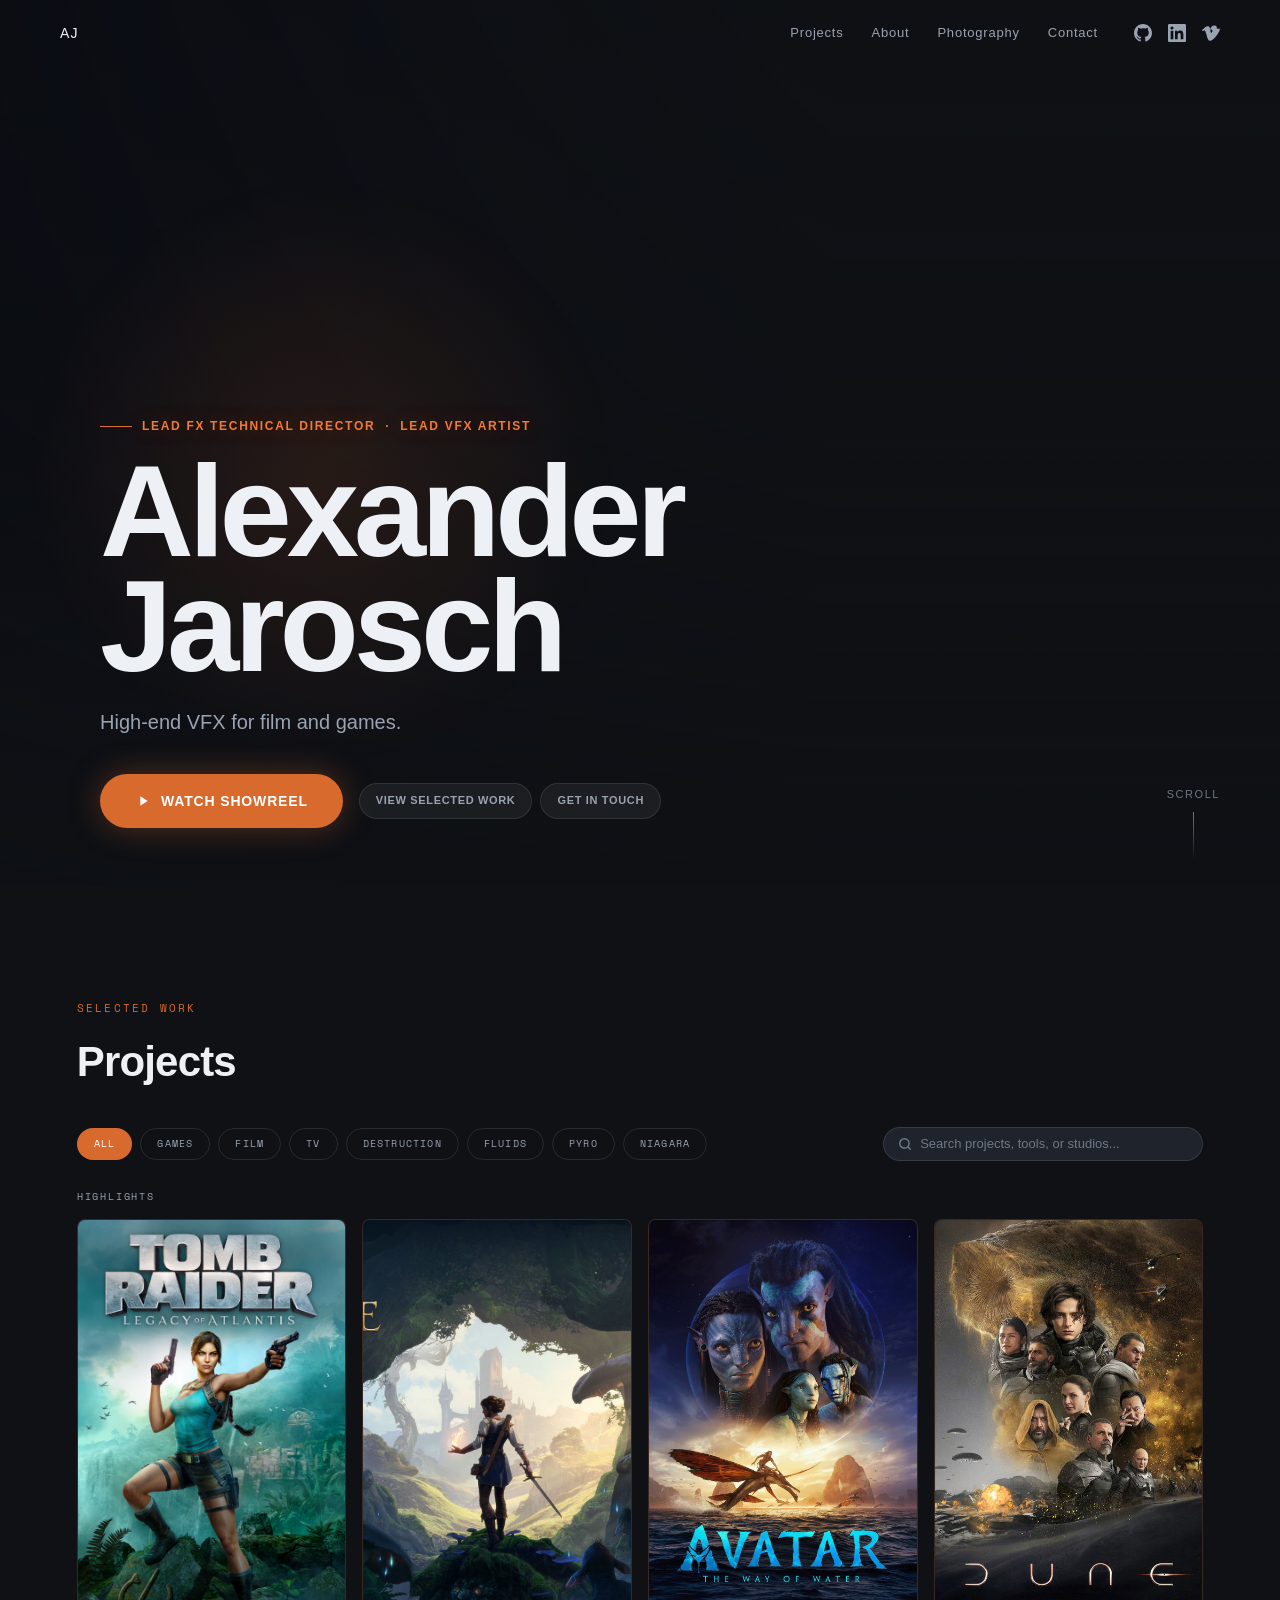
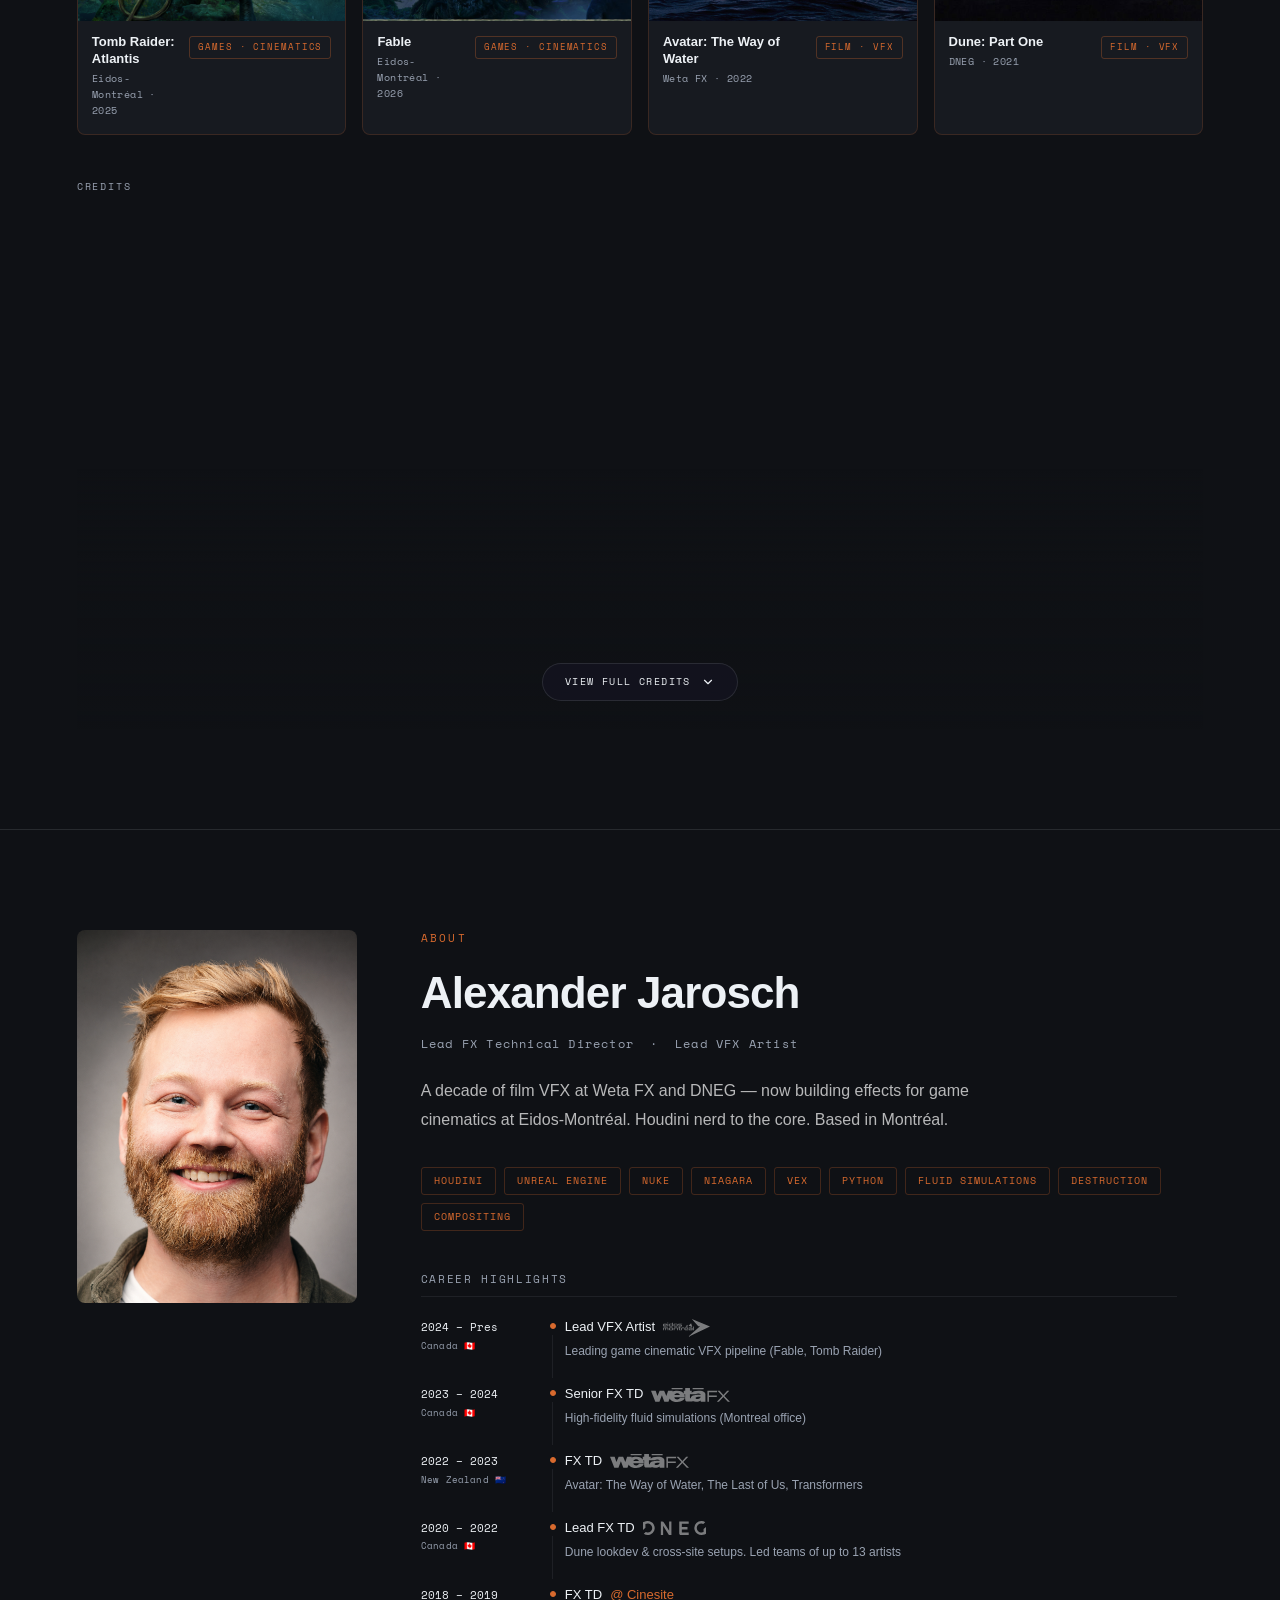
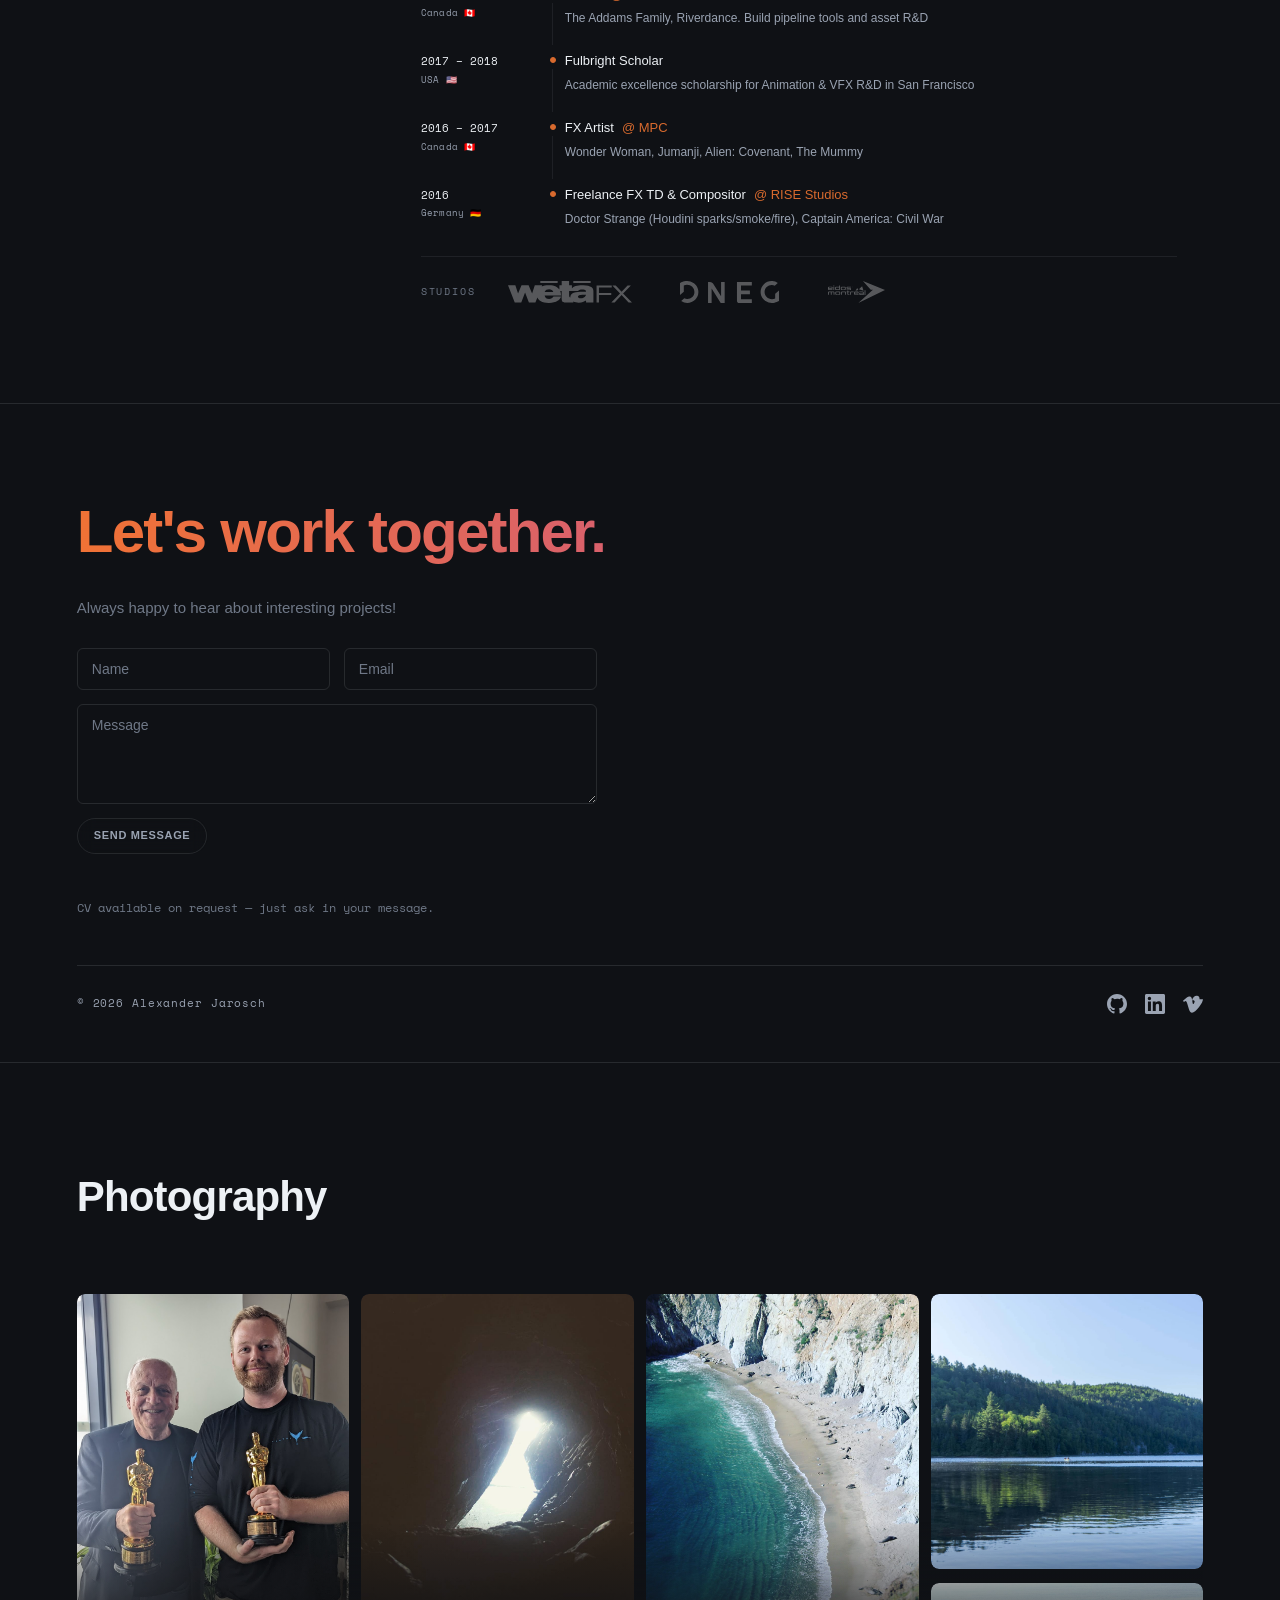
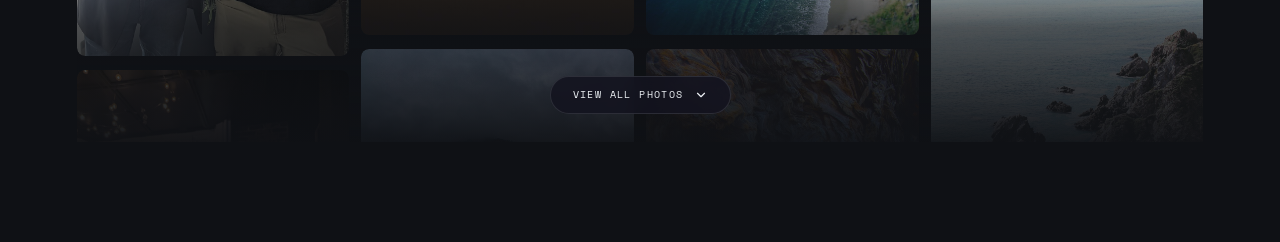
==== index.html @ bc2a69f3 "feat: restructure career timeline to highlight countries and integrate Fulbright Scholar" ====
<!DOCTYPE html>
<html lang="en">
<head>
  <meta charset="UTF-8" />
  <meta name="viewport" content="width=device-width, initial-scale=1.0" />
  <title>Alexander Jarosch — Lead FX TD | jaroschfx.com</title>
  <meta name="description" content="Portfolio of Alexander Jarosch, Lead FX Technical Director and Lead VFX Artist. Credits include Dune: Part One, Kingdom of the Planet of the Apes, Borderlands, and Fable." />
  <link rel="canonical" href="https://jaroschfx.com" />
  <link rel="icon" type="image/png" href="favicon.png" />
  <link href="https://api.fontshare.com/v2/css?f[]=cabinet-grotesk@400,500,700,800&f[]=satoshi@400,500,700&display=swap" rel="stylesheet" />
  <link rel="preconnect" href="https://fonts.googleapis.com" />
  <link rel="preconnect" href="https://fonts.gstatic.com" crossorigin />
  <link href="https://fonts.googleapis.com/css2?family=Space+Mono:wght@400;700&display=swap" rel="stylesheet" />
  <link rel="stylesheet" href="css/style.css?v=1.0.5" />

  <!-- Google tag (gtag.js) -->
  <script async src="https://www.googletagmanager.com/gtag/js?id=G-MXQ8XE7NEF"></script>
  <script>
    window.dataLayer = window.dataLayer || [];
    function gtag(){dataLayer.push(arguments);}
    gtag('js', new Date());
    gtag('config', 'G-MXQ8XE7NEF');
  </script>
</head>
<body>

  <!-- ═══════════════════════════
       NAVIGATION
  ═══════════════════════════ -->
  <nav class="nav" id="nav">
    <a href="#" class="nav-logo">AJ</a>

    <button class="nav-toggle" id="navToggle" aria-label="Toggle menu">
      <span></span><span></span><span></span>
    </button>

    <div class="nav-menu" id="navMenu">
      <div class="nav-links">
        <a href="#projects"  class="nav-link">Projects</a>
        <a href="#about"     class="nav-link">About</a>
        <a href="#photography" class="nav-link">Photography</a>
        <a href="#contact"   class="nav-link">Contact</a>
      </div>
      <div class="nav-socials">
        <a href="https://github.com/munasef"   target="_blank" rel="noopener" aria-label="GitHub"   class="social-icon">
          <svg width="18" height="18" viewBox="0 0 24 24" fill="currentColor"><path d="M12 0C5.374 0 0 5.373 0 12c0 5.302 3.438 9.8 8.207 11.387.599.111.793-.261.793-.577v-2.234c-3.338.726-4.033-1.416-4.033-1.416-.546-1.387-1.333-1.756-1.333-1.756-1.089-.745.083-.729.083-.729 1.205.084 1.839 1.237 1.839 1.237 1.07 1.834 2.807 1.304 3.492.997.107-.775.418-1.305.762-1.604-2.665-.305-5.467-1.334-5.467-5.931 0-1.311.469-2.381 1.236-3.221-.124-.303-.535-1.524.117-3.176 0 0 1.008-.322 3.301 1.23A11.509 11.509 0 0 1 12 5.803c1.02.005 2.047.138 3.006.404 2.291-1.552 3.297-1.23 3.297-1.23.653 1.653.242 2.874.118 3.176.77.84 1.235 1.911 1.235 3.221 0 4.609-2.807 5.624-5.479 5.921.43.372.823 1.102.823 2.222v3.293c0 .319.192.694.801.576C20.566 21.797 24 17.3 24 12c0-6.627-5.373-12-12-12z"/></svg>
        </a>
        <a href="https://linkedin.com/in/pixelbend" target="_blank" rel="noopener" aria-label="LinkedIn" class="social-icon">
          <svg width="18" height="18" viewBox="0 0 24 24" fill="currentColor"><path d="M20.447 20.452h-3.554v-5.569c0-1.328-.027-3.037-1.852-3.037-1.853 0-2.136 1.445-2.136 2.939v5.667H9.351V9h3.414v1.561h.046c.477-.9 1.637-1.85 3.37-1.85 3.601 0 4.267 2.37 4.267 5.455v6.286zM5.337 7.433a2.062 2.062 0 0 1-2.063-2.065 2.064 2.064 0 1 1 2.063 2.065zm1.782 13.019H3.555V9h3.564v11.452zM22.225 0H1.771C.792 0 0 .774 0 1.729v20.542C0 23.227.792 24 1.771 24h20.451C23.2 24 24 23.227 24 22.271V1.729C24 .774 23.2 0 22.222 0h.003z"/></svg>
        </a>
        <a href="https://vimeo.com/902276602"    target="_blank" rel="noopener" aria-label="Vimeo"    class="social-icon">
          <svg width="18" height="18" viewBox="0 0 24 24" fill="currentColor"><path d="M23.9765 6.4168c-.105 2.338-1.739 5.5429-4.894 9.6088-3.2679 4.247-6.0258 6.3699-8.2898 6.3699-1.409 0-2.578-1.294-3.553-3.881L5.322 12.3c-.719-2.584-1.491-3.877-2.322-3.877-.18 0-.806.378-1.876 1.132L0 8.116c1.182-1.039 2.351-2.075 3.501-3.116C5.08 3.748 6.266 3.113 7.055 3.036c1.848-.178 2.987.544 3.42 2.165.434 1.621.735 3.093.902 4.417.252 1.62.521 2.431.811 2.431.23 0 .574-.363 1.032-1.092.459-.728.705-1.283.738-1.663.065-.629-.181-1.134-.738-1.514C12.48 7.241 11.7 7.4 10.68 7.977c1.027-4.023 3.049-5.979 6.061-5.867 2.211.089 3.254 1.499 3.134 4.307z"/></svg>
        </a>
      </div>
    </div>
  </nav>


  <!-- ═══════════════════════════
       HERO
  ═══════════════════════════ -->
  <section class="hero" id="hero">

    <!-- Vimeo background — silent, autoplay, loop, no controls -->
    <div class="hero-media">
      <div class="hero-iframe-wrap">
        <iframe
          src="https://player.vimeo.com/video/902276602?background=1&muted=1&autoplay=1&loop=1&byline=0&title=0"
          id="heroVimeo"
          allow="autoplay; fullscreen"
          allowfullscreen
          aria-hidden="true"
          tabindex="-1"
          title=""
        ></iframe>
      </div>
    </div>

    <div class="hero-content">
      <p class="hero-eyebrow">Lead FX Technical Director &nbsp;·&nbsp; Lead VFX Artist</p>
      <h1 class="hero-name">Alexander<br>Jarosch</h1>
      <p class="hero-tagline">High-end VFX for film and games.</p>
      <div class="hero-actions">
        <button class="btn-showreel" id="showreelBtn">
          <svg width="16" height="16" viewBox="0 0 24 24" fill="currentColor"><path d="M8 5v14l11-7z"/></svg>
          Watch Showreel
        </button>
        <div class="hero-actions-secondary">
          <a href="#projects" class="btn-ghost btn-sm">View Selected Work</a>
          <a href="#contact"  class="btn-ghost btn-sm">Get In Touch</a>
        </div>
      </div>
    </div>

    <div class="scroll-hint" aria-hidden="true">Scroll</div>
  </section>


  <!-- ═══════════════════════════
       PROJECTS
  ═══════════════════════════ -->
  <section class="projects" id="projects">
    <div class="section-header">
      <p class="section-label">Selected Work</p>
      <h2 class="section-title">Projects</h2>
    </div>

    <!-- Filter buttons and Search bar -->
    <div class="projects-controls">
      <div class="filter-bar" id="filterBar"></div>
      <div class="search-box">
        <svg class="search-icon" width="14" height="14" viewBox="0 0 24 24" fill="none" stroke="currentColor" stroke-width="2.5" stroke-linecap="round" stroke-linejoin="round"><circle cx="11" cy="11" r="8"></circle><line x1="21" y1="21" x2="16.65" y2="16.65"></line></svg>
        <input type="text" id="projectSearch" placeholder="Search projects, tools, or studios..." aria-label="Search projects" autocomplete="off" />
        <button id="clearSearchBtn" aria-label="Clear search" class="clear-search-btn" style="display:none;">&times;</button>
      </div>
    </div>

    <!-- Featured highlights (mark featured:true in projects.js) -->
    <p class="projects-sublabel" id="featuredLabel">Highlights</p>
    <div class="featured-grid" id="featuredGrid"></div>

    <!-- Full filmography with gradient veil -->
    <div class="filmography-header" id="filmographyHeader">
      <p class="projects-sublabel">Credits</p>
    </div>
    <div class="all-projects-wrapper collapsed" id="allProjectsWrapper">
      <div class="projects-grid" id="allGrid"></div>
      <div class="projects-veil" id="projectsVeil">
        <button class="veil-btn" id="showAllBtn">
          <span id="veilBtnText">View full credits</span>
          <svg width="14" height="14" viewBox="0 0 24 24" fill="none" stroke="currentColor" stroke-width="2" stroke-linecap="round" stroke-linejoin="round"><polyline points="6 9 12 15 18 9"/></svg>
        </button>
      </div>
      <button class="collapse-btn" id="collapseBtn">Show less ↑</button>
    </div>
  </section>


  <!-- ═══════════════════════════
       ABOUT
  ═══════════════════════════ -->
  <section class="about" id="about">
    <div class="about-inner">

      <div class="about-photo">
        <!-- Drop your photo into assets/ and update the filename below -->
        <img
          src="assets/photo.jpg"
          alt="Alexander Jarosch, Lead FX Technical Director"
          onerror="this.style.display='none';"
        />
      </div>

      <div class="about-content">
        <p class="section-label">About</p>
        <h2 class="about-name">Alexander Jarosch</h2>
        <p class="about-role">Lead FX Technical Director &nbsp;·&nbsp; Lead VFX Artist</p>

        <!-- Edit your bio here -->
        <p class="about-bio">A decade of film VFX at Weta FX and DNEG — now building effects for game cinematics at Eidos-Montréal. Houdini nerd to the core. Based in Montréal.</p>

        <!-- Edit skill tags — duplicate or remove <span> elements as needed -->
        <div class="about-skills">
          <span class="skill-tag">Houdini</span>
          <span class="skill-tag">Unreal Engine </span>
          <span class="skill-tag">Nuke</span>
          <span class="skill-tag">Niagara</span>
          <span class="skill-tag">VEX</span>
          <span class="skill-tag">Python</span>
          <span class="skill-tag">Fluid Simulations</span>
          <span class="skill-tag">Destruction</span>
          <span class="skill-tag">Compositing</span>
        </div>

        <div class="about-timeline">
          <p class="timeline-label">Career Highlights</p>
          <div class="timeline-items">
            <div class="timeline-item">
              <div class="timeline-date">
                <span class="timeline-year">2024 – Pres</span>
                <span class="timeline-location">Canada 🇨🇦</span>
              </div>
              <div class="timeline-dot-wrap">
                <div class="timeline-dot"></div>
                <div class="timeline-line"></div>
              </div>
              <div class="timeline-content">
                <h4 class="timeline-title">Lead VFX Artist <img src="assets/logos/eidos.svg" alt="Eidos-Montréal" class="timeline-logo timeline-logo-eidos" /></h4>
                <p class="timeline-desc">Leading game cinematic VFX pipeline (Fable, Tomb Raider)</p>
              </div>
            </div>
            <div class="timeline-item">
              <div class="timeline-date">
                <span class="timeline-year">2023 – 2024</span>
                <span class="timeline-location">Canada 🇨🇦</span>
              </div>
              <div class="timeline-dot-wrap">
                <div class="timeline-dot"></div>
                <div class="timeline-line"></div>
              </div>
              <div class="timeline-content">
                <h4 class="timeline-title">Senior FX TD <img src="assets/logos/weta-fx.svg" alt="Weta FX" class="timeline-logo" /></h4>
                <p class="timeline-desc">High-fidelity fluid simulations (Montreal office)</p>
              </div>
            </div>
            <div class="timeline-item">
              <div class="timeline-date">
                <span class="timeline-year">2022 – 2023</span>
                <span class="timeline-location">New Zealand 🇳🇿</span>
              </div>
              <div class="timeline-dot-wrap">
                <div class="timeline-dot"></div>
                <div class="timeline-line"></div>
              </div>
              <div class="timeline-content">
                <h4 class="timeline-title">FX TD <img src="assets/logos/weta-fx.svg" alt="Weta FX" class="timeline-logo" /></h4>
                <p class="timeline-desc">Avatar: The Way of Water, The Last of Us, Transformers</p>
              </div>
            </div>
            <div class="timeline-item">
              <div class="timeline-date">
                <span class="timeline-year">2020 – 2022</span>
                <span class="timeline-location">Canada 🇨🇦</span>
              </div>
              <div class="timeline-dot-wrap">
                <div class="timeline-dot"></div>
                <div class="timeline-line"></div>
              </div>
              <div class="timeline-content">
                <h4 class="timeline-title">Lead FX TD <img src="assets/logos/dneg.svg" alt="DNEG" class="timeline-logo" /></h4>
                <p class="timeline-desc">Dune lookdev &amp; cross-site setups. Led teams of up to 13 artists</p>
              </div>
            </div>
            <div class="timeline-item">
              <div class="timeline-date">
                <span class="timeline-year">2018 – 2019</span>
                <span class="timeline-location">Canada 🇨🇦</span>
              </div>
              <div class="timeline-dot-wrap">
                <div class="timeline-dot"></div>
                <div class="timeline-line"></div>
              </div>
              <div class="timeline-content">
                <h4 class="timeline-title">FX TD <span style="color: var(--accent); margin-left: 8px; font-weight: normal;">@ Cinesite</span></h4>
                <p class="timeline-desc">The Addams Family, Riverdance. Build pipeline tools and asset R&amp;D</p>
              </div>
            </div>
            <div class="timeline-item">
              <div class="timeline-date">
                <span class="timeline-year">2017 – 2018</span>
                <span class="timeline-location">USA 🇺🇸</span>
              </div>
              <div class="timeline-dot-wrap">
                <div class="timeline-dot"></div>
                <div class="timeline-line"></div>
              </div>
              <div class="timeline-content">
                <h4 class="timeline-title">Fulbright Scholar</h4>
                <p class="timeline-desc">Academic excellence scholarship for Animation &amp; VFX R&amp;D in San Francisco</p>
              </div>
            </div>
            <div class="timeline-item">
              <div class="timeline-date">
                <span class="timeline-year">2016 – 2017</span>
                <span class="timeline-location">Canada 🇨🇦</span>
              </div>
              <div class="timeline-dot-wrap">
                <div class="timeline-dot"></div>
                <div class="timeline-line"></div>
              </div>
              <div class="timeline-content">
                <h4 class="timeline-title">FX Artist <span style="color: var(--accent); margin-left: 8px; font-weight: normal;">@ MPC</span></h4>
                <p class="timeline-desc">Wonder Woman, Jumanji, Alien: Covenant, The Mummy</p>
              </div>
            </div>
            <div class="timeline-item">
              <div class="timeline-date">
                <span class="timeline-year">2016</span>
                <span class="timeline-location">Germany 🇩🇪</span>
              </div>
              <div class="timeline-dot-wrap">
                <div class="timeline-dot"></div>
              </div>
              <div class="timeline-content">
                <h4 class="timeline-title">Freelance FX TD &amp; Compositor <span style="color: var(--accent); margin-left: 8px; font-weight: normal;">@ RISE Studios</span></h4>
                <p class="timeline-desc">Doctor Strange (Houdini sparks/smoke/fire), Captain America: Civil War</p>
              </div>
            </div>
          </div>
        </div>

        <div class="studios-strip">
          <p class="studios-label">Studios</p>
          <div class="studios-logos">
            <img src="assets/logos/weta-fx.svg"  alt="Weta FX"        class="studio-logo" />
            <img src="assets/logos/dneg.svg"     alt="DNEG"           class="studio-logo" />
            <img src="assets/logos/eidos.svg"    alt="Eidos-Montréal" class="studio-logo" />
          </div>
        </div>
      </div>

    </div>
  </section>


  <!-- ═══════════════════════════
       CONTACT / FOOTER
  ═══════════════════════════ -->
  <footer class="footer" id="contact">
    <div class="footer-inner">
      <div class="footer-top">
        <h2 class="footer-heading">Let's work together.</h2>
        <p class="footer-sub">Always happy to hear about interesting projects!</p>

        <form class="contact-form" id="contactForm" action="https://formspree.io/f/mvznbonk" method="POST">
          <div class="form-row">
            <input type="text" name="name" placeholder="Name" required class="form-input" />
            <input type="email" name="email" placeholder="Email" required class="form-input" />
          </div>
          <textarea name="message" placeholder="Message" rows="4" required class="form-input form-textarea"></textarea>
          <button type="submit" class="btn-ghost btn-sm form-submit">Send Message</button>
          <p class="form-status" id="formStatus"></p>
          <p class="form-note">CV available on request — just ask in your message.</p>
        </form>
      </div>
      <div class="footer-divider"></div>
      <div class="footer-bottom">
        <span class="footer-copy">© 2026 Alexander Jarosch</span>
        <div class="footer-socials">
          <a href="https://github.com/munasef"    target="_blank" rel="noopener" aria-label="GitHub"   class="social-icon">
            <svg width="20" height="20" viewBox="0 0 24 24" fill="currentColor"><path d="M12 0C5.374 0 0 5.373 0 12c0 5.302 3.438 9.8 8.207 11.387.599.111.793-.261.793-.577v-2.234c-3.338.726-4.033-1.416-4.033-1.416-.546-1.387-1.333-1.756-1.333-1.756-1.089-.745.083-.729.083-.729 1.205.084 1.839 1.237 1.839 1.237 1.07 1.834 2.807 1.304 3.492.997.107-.775.418-1.305.762-1.604-2.665-.305-5.467-1.334-5.467-5.931 0-1.311.469-2.381 1.236-3.221-.124-.303-.535-1.524.117-3.176 0 0 1.008-.322 3.301 1.23A11.509 11.509 0 0 1 12 5.803c1.02.005 2.047.138 3.006.404 2.291-1.552 3.297-1.23 3.297-1.23.653 1.653.242 2.874.118 3.176.77.84 1.235 1.911 1.235 3.221 0 4.609-2.807 5.624-5.479 5.921.43.372.823 1.102.823 2.222v3.293c0 .319.192.694.801.576C20.566 21.797 24 17.3 24 12c0-6.627-5.373-12-12-12z"/></svg>
          </a>
          <a href="https://linkedin.com/in/pixelbend" target="_blank" rel="noopener" aria-label="LinkedIn" class="social-icon">
            <svg width="20" height="20" viewBox="0 0 24 24" fill="currentColor"><path d="M20.447 20.452h-3.554v-5.569c0-1.328-.027-3.037-1.852-3.037-1.853 0-2.136 1.445-2.136 2.939v5.667H9.351V9h3.414v1.561h.046c.477-.9 1.637-1.85 3.37-1.85 3.601 0 4.267 2.37 4.267 5.455v6.286zM5.337 7.433a2.062 2.062 0 0 1-2.063-2.065 2.064 2.064 0 1 1 2.063 2.065zm1.782 13.019H3.555V9h3.564v11.452zM22.225 0H1.771C.792 0 0 .774 0 1.729v20.542C0 23.227.792 24 1.771 24h20.451C23.2 24 24 23.227 24 22.271V1.729C24 .774 23.2 0 22.222 0h.003z"/></svg>
          </a>
          <a href="https://vimeo.com/902276602"     target="_blank" rel="noopener" aria-label="Vimeo"    class="social-icon">
            <svg width="20" height="20" viewBox="0 0 24 24" fill="currentColor"><path d="M23.9765 6.4168c-.105 2.338-1.739 5.5429-4.894 9.6088-3.2679 4.247-6.0258 6.3699-8.2898 6.3699-1.409 0-2.578-1.294-3.553-3.881L5.322 12.3c-.719-2.584-1.491-3.877-2.322-3.877-.18 0-.806.378-1.876 1.132L0 8.116c1.182-1.039 2.351-2.075 3.501-3.116C5.08 3.748 6.266 3.113 7.055 3.036c1.848-.178 2.987.544 3.42 2.165.434 1.621.735 3.093.902 4.417.252 1.62.521 2.431.811 2.431.23 0 .574-.363 1.032-1.092.459-.728.705-1.283.738-1.663.065-.629-.181-1.134-.738-1.514C12.48 7.241 11.7 7.4 10.68 7.977c1.027-4.023 3.049-5.979 6.061-5.867 2.211.089 3.254 1.499 3.134 4.307z"/></svg>
          </a>
        </div>
      </div>
    </div>
  </footer>


  <!-- ═══════════════════════════
       PROJECT MODAL
       (populated by main.js — do not edit)
  ═══════════════════════════ -->
  <div class="modal-overlay" id="modalOverlay" aria-hidden="true">
    <div class="modal" id="modal" role="dialog" aria-modal="true" aria-labelledby="modalTitle">
      <button class="modal-close" id="modalClose" aria-label="Close project">
        <svg width="18" height="18" viewBox="0 0 24 24" fill="none" stroke="currentColor" stroke-width="2.5" stroke-linecap="round"><line x1="18" y1="6" x2="6" y2="18"/><line x1="6" y1="6" x2="18" y2="18"/></svg>
      </button>
      <div class="modal-media"  id="modalMedia"></div>
      <div class="modal-body"   id="modalBody"></div>
    </div>
  </div>

  <!-- ═══════════════════════════
       PHOTOGRAPHY
  ═══════════════════════════ -->
  <section class="photography" id="photography">
    <div class="section-header">
      <h2 class="section-title">Photography</h2>
    </div>

    <div class="photo-wrapper collapsed" id="photoWrapper">
      <div class="photo-grid" id="photoGrid"></div>
      <div class="photo-veil" id="photoVeil">
        <button class="veil-btn" id="showAllPhotosBtn">
          <span>View all photos</span>
          <svg width="14" height="14" viewBox="0 0 24 24" fill="none" stroke="currentColor" stroke-width="2" stroke-linecap="round" stroke-linejoin="round"><polyline points="6 9 12 15 18 9"/></svg>
        </button>
      </div>
      <button class="collapse-btn" id="collapsePhotosBtn">Show less ↑</button>
    </div>
  </section>

  <!-- ═══════════════════════════
       PHOTO LIGHTBOX (standalone)
  ═══════════════════════════ -->
  <div class="photo-lightbox" id="photoLightbox">
    <button class="photo-lightbox-close" id="photoLightboxClose" aria-label="Close photo">
      <svg width="18" height="18" viewBox="0 0 24 24" fill="none" stroke="currentColor" stroke-width="2.5" stroke-linecap="round"><line x1="18" y1="6" x2="6" y2="18"/><line x1="6" y1="6" x2="18" y2="18"/></svg>
    </button>
    <button class="photo-lightbox-nav prev" id="photoLightboxPrev" aria-label="Previous photo">
      <svg width="18" height="18" viewBox="0 0 24 24" fill="none" stroke="currentColor" stroke-width="2"><polyline points="15 18 9 12 15 6"/></svg>
    </button>
    <button class="photo-lightbox-nav next" id="photoLightboxNext" aria-label="Next photo">
      <svg width="18" height="18" viewBox="0 0 24 24" fill="none" stroke="currentColor" stroke-width="2"><polyline points="9 18 15 12 9 6"/></svg>
    </button>
    <div class="photo-lightbox-inner">
      <img class="photo-lightbox-img" id="photoLightboxImg" src="" alt="" draggable="false" />
      <p class="photo-lightbox-caption" id="photoLightboxCaption"></p>
    </div>
  </div>

  <script src="js/projects.js"></script>
  <script src="js/photos.js"></script>
  <script src="js/main.js?v=1.0.1"></script>
  <!-- Vimeo Player API — skip to best part of reel on load -->
  <script src="https://player.vimeo.com/api/player.js"></script>
  <script>
    (function () {
      var iframe = document.getElementById('heroVimeo');
      if (!iframe) return;
      var player = new Vimeo.Player(iframe);
      player.on('loaded', function () { player.setCurrentTime(9).catch(function(){}); });
      player.on('timeupdate', function (data) {
        player.getDuration().then(function (dur) {
          if (data.seconds >= dur - 0.5) player.setCurrentTime(8).catch(function(){});
        });
      });
    })();
  </script>
</body>
</html>
---- css/style.css ----
/* ═══════════════════════════════════════════════
   VARIABLES & RESET
═══════════════════════════════════════════════ */
:root {
  --bg:           #0f1115;
  --surface:      #171a20;
  --surface-2:    #1f232b;
  --surface-3:    #272d36;
  --border:       rgba(237,241,245,.11);
  --divider:      rgba(237,241,245,.07);
  --text:         #edf1f5;
  --muted:        #9aa3b2;
  --faint:        #6f7887;
  --accent:       #d86a2e;
  --accent-hover: #f07a37;
  --accent-soft:  rgba(216,106,46,.12);
  --accent-line:  rgba(216,106,46,.38);
  --font-display: 'Cabinet Grotesk', sans-serif;
  --font-body:    'Satoshi', sans-serif;
  --font-mono:    'Space Mono', monospace;
  --nav-h:        68px;
  --radius:       8px;
  --transition:   180ms cubic-bezier(.16,1,.3,1);
}

*, *::before, *::after { box-sizing: border-box; margin: 0; padding: 0; }

html { scroll-behavior: smooth; }

body {
  font-family: var(--font-body);
  background: var(--bg);
  color: var(--text);
  line-height: 1.6;
  -webkit-font-smoothing: antialiased;
}

body::before {
  content: "";
  position: fixed;
  inset: 0;
  pointer-events: none;
  z-index: 0;
  opacity: .04;
  background-image:
    radial-gradient(circle at 25% 25%, currentColor 0.5px, transparent 0.6px),
    radial-gradient(circle at 75% 75%, currentColor 0.5px, transparent 0.6px);
  background-size: 18px 18px, 22px 22px;
  color: var(--text);
  mix-blend-mode: soft-light;
}

img { display: block; width: 100%; height: 100%; object-fit: cover; }
a   { color: inherit; text-decoration: none; }
button { cursor: pointer; border: none; background: none; font: inherit; }


/* ═══════════════════════════════════════════════
   UTILITIES
═══════════════════════════════════════════════ */
.section-label {
  font-family: var(--font-mono);
  font-size: 11px;
  letter-spacing: 0.2em;
  text-transform: uppercase;
  color: var(--accent);
  margin-bottom: 10px;
}

.section-title {
  font-family: var(--font-display);
  font-size: clamp(28px, 4vw, 42px);
  font-weight: 700;
  letter-spacing: -0.02em;
  color: var(--text);
}

/* accent text helper */
.grad { color: var(--accent); }


/* ═══════════════════════════════════════════════
   NAVIGATION
═══════════════════════════════════════════════ */
.nav {
  position: fixed;
  top: 0; left: 0; right: 0;
  z-index: 100;
  height: var(--nav-h);
  display: flex;
  align-items: center;
  justify-content: space-between;
  padding: 0 clamp(20px, 5vw, 60px);
  transition: background var(--transition), border-color var(--transition);
  border-bottom: 1px solid transparent;
}

.nav.scrolled {
  background: rgba(15, 17, 21, 0.88);
  backdrop-filter: blur(14px);
  -webkit-backdrop-filter: blur(14px);
  border-bottom-color: var(--border);
}

.nav-logo {
  font-family: var(--font-display);
  font-size: 14px;
  letter-spacing: 0.08em;
  text-transform: uppercase;
  color: var(--text);
  flex-shrink: 0;
}

.nav-menu {
  display: flex;
  align-items: center;
  gap: 36px;
}

.nav-links {
  display: flex;
  gap: 28px;
}

.nav-link {
  font-size: 13px;
  font-weight: 500;
  letter-spacing: 0.06em;
  color: var(--muted);
  transition: color var(--transition);
}
.nav-link:hover { color: var(--text); }


.nav-socials {
  display: flex;
  align-items: center;
  gap: 16px;
}

.social-icon {
  color: var(--muted);
  transition: color var(--transition);
  display: flex;
  align-items: center;
}
.social-icon:hover { color: var(--text); }

/* hamburger — mobile only */
.nav-toggle {
  display: none;
  flex-direction: column;
  gap: 5px;
  padding: 4px;
}
.nav-toggle span {
  display: block;
  width: 22px;
  height: 2px;
  background: var(--muted);
  border-radius: 2px;
  transition: var(--transition);
}


/* ═══════════════════════════════════════════════
   HERO — full-viewport Vimeo background
═══════════════════════════════════════════════ */
.hero {
  position: relative;
  min-height: 100svh;
  display: flex;
  align-items: flex-end;
  overflow: hidden;
}

/* ember glow behind the text block */
.hero::before {
  content: '';
  position: absolute;
  bottom: 12%;
  left: 0;
  width: 50vw;
  height: 50vw;
  max-width: 680px;
  max-height: 680px;
  background: radial-gradient(circle, rgba(216,106,46,.13) 0%, transparent 65%);
  pointer-events: none;
  z-index: 2;
}

/* video layer */
.hero-media {
  position: absolute;
  inset: 0;
  --crop-bottom: 13%;
  bottom: calc(-1 * var(--crop-bottom));
  clip-path: inset(0 0 var(--crop-bottom) 0);
}

.hero-iframe-wrap {
  position: absolute;
  inset: 0;
}

.hero-iframe-wrap iframe {
  position: absolute;
  width: max(100%, 177.78vh);
  height: max(56.25vw, 100%);
  top: 50%; left: 50%;
  transform: translate(-50%, -50%);
  border: none;
  pointer-events: none;
}

/* cinematic gradient overlay */
.hero-media::after {
  content: '';
  position: absolute;
  inset: 0;
  z-index: 1;
  background:
    linear-gradient(to bottom,
      rgba(15,17,21,.18) 0%,
      rgba(15,17,21,.35) 40%,
      rgba(15,17,21,.82) 78%,
      rgba(15,17,21,1.0) 100%),
    linear-gradient(to right,
      rgba(6,8,18,.55) 0%,
      rgba(6,8,18,.18) 40%,
      transparent 65%);
}

/* content */
.hero-content {
  position: relative;
  z-index: 3;
  width: 100%;
  padding: 0 clamp(20px, 8vw, 100px) clamp(48px, 8vh, 96px);
}

.hero-eyebrow {
  display: flex;
  align-items: center;
  gap: 10px;
  font-size: 12px;
  font-weight: 700;
  letter-spacing: 0.14em;
  text-transform: uppercase;
  color: var(--accent-hover);
  margin-bottom: 18px;
  text-shadow: 0 0 20px rgba(216,106,46,.4);
}
.hero-eyebrow::before {
  content: '';
  display: block;
  width: 32px;
  height: 1px;
  background: var(--accent-hover);
  opacity: .9;
  flex-shrink: 0;
}

.hero-name {
  font-family: var(--font-display);
  font-size: clamp(56px, 11vw, 130px);
  font-weight: 700;
  line-height: 0.88;
  letter-spacing: -0.04em;
  color: var(--text);
  margin-bottom: 24px;
}

.hero-tagline {
  font-size: clamp(15px, 1.6vw, 20px);
  font-weight: 400;
  color: var(--muted);
  margin-bottom: 36px;
  max-width: 44ch;
  line-height: 1.55;
}

.hero-actions {
  display: flex;
  gap: 16px;
  flex-wrap: wrap;
  align-items: center;
}

.hero-actions-secondary {
  display: flex;
  gap: 8px;
  flex-wrap: wrap;
  align-items: center;
}

/* ── Buttons ── */
.btn-primary {
  display: inline-flex;
  align-items: center;
  gap: 8px;
  min-height: 48px;
  padding: 12px 26px;
  background: var(--accent);
  color: #fff;
  font-size: 13px;
  font-weight: 700;
  letter-spacing: 0.06em;
  text-transform: uppercase;
  border-radius: 999px;
  border: 1px solid transparent;
  transition: background var(--transition), transform var(--transition);
}
.btn-primary:hover { background: var(--accent-hover); transform: translateY(-1px); }

.btn-ghost {
  display: inline-flex;
  align-items: center;
  min-height: 48px;
  padding: 12px 26px;
  border: 1px solid rgba(237,241,245,.10);
  background: rgba(237,241,245,.06);
  color: var(--muted);
  font-size: 13px;
  font-weight: 600;
  letter-spacing: 0.06em;
  text-transform: uppercase;
  border-radius: 999px;
  backdrop-filter: blur(8px);
  transition: background var(--transition), color var(--transition), transform var(--transition);
}
.btn-ghost:hover {
  background: rgba(237,241,245,.12);
  color: var(--text);
  transform: translateY(-1px);
}

.btn-showreel {
  display: inline-flex;
  align-items: center;
  gap: 10px;
  min-height: 54px;
  padding: 14px 34px;
  background: var(--accent);
  color: #fff;
  font-family: var(--font-body);
  font-size: 14px;
  font-weight: 700;
  letter-spacing: 0.06em;
  text-transform: uppercase;
  border-radius: 999px;
  border: 1px solid transparent;
  box-shadow: 0 0 32px rgba(216,106,46,.35);
  transition: background var(--transition), box-shadow var(--transition), transform var(--transition);
  cursor: pointer;
}
.btn-showreel:hover {
  background: var(--accent-hover);
  box-shadow: 0 0 48px rgba(216,106,46,.55);
  transform: translateY(-2px);
}

.btn-sm {
  min-height: 36px;
  padding: 7px 16px;
  font-size: 11px;
}


/* YouTube thumbnail — links out to YouTube (avoids Error 153 embedding restrictions) */
.yt-preview {
  position: relative;
  display: block;
  width: 100%;
  height: 100%;
  background: #000;
  text-decoration: none;
}
.yt-preview img {
  width: 100%;
  height: 100%;
  object-fit: cover;
  display: block;
  opacity: 0.85;
  transition: opacity 0.2s;
}
.yt-preview:hover img { opacity: 1; }
.yt-play-btn {
  position: absolute;
  inset: 0;
  display: flex;
  flex-direction: column;
  align-items: center;
  gap: 10px;
}
.yt-play-btn svg {
  width: 72px;
  height: 72px;
  filter: drop-shadow(0 2px 12px rgba(0,0,0,0.7));
  transition: transform 0.2s;
}
.yt-label {
  font-family: var(--font-mono);
  font-size: 11px;
  letter-spacing: 0.12em;
  text-transform: uppercase;
  color: rgba(255,255,255,0.7);
  opacity: 0;
  transform: translateY(4px);
  transition: opacity 0.2s, transform 0.2s;
}
.yt-preview:hover .yt-play-btn svg { transform: scale(1.1); }
.yt-preview:hover .yt-label { opacity: 1; transform: translateY(0); }

/* scroll hint */
.scroll-hint {
  position: absolute;
  bottom: 2.5rem;
  right: clamp(20px, 5vw, 60px);
  z-index: 3;
  display: flex;
  flex-direction: column;
  align-items: center;
  gap: .5rem;
  color: var(--faint);
  font-size: 11px;
  letter-spacing: 0.14em;
  text-transform: uppercase;
}
.scroll-hint::after {
  content: '';
  width: 1px;
  height: 3rem;
  background: linear-gradient(to bottom, var(--faint), transparent);
  animation: scrollPulse 2s ease-in-out infinite;
}
@keyframes scrollPulse {
  0%, 100% { opacity: .4; }
  50%       { opacity: 1;  }
}


/* ═══════════════════════════════════════════════
   PROJECTS
═══════════════════════════════════════════════ */
.projects {
  padding: 100px clamp(20px, 6vw, 80px);
}

.section-header {
  margin-bottom: 32px;
}

/* ── Filter bar & Controls ── */
.projects-controls {
  display: flex;
  justify-content: space-between;
  align-items: center;
  gap: 16px;
  margin-bottom: 28px;
  flex-wrap: wrap;
}

.filter-bar {
  display: flex;
  gap: 8px;
  flex-wrap: wrap;
}

.search-box {
  position: relative;
  display: flex;
  align-items: center;
  flex-grow: 1;
  max-width: 320px;
  min-width: 200px;
  background: var(--surface-2);
  border: 1px solid var(--border);
  border-radius: 100px;
  padding: 0 16px 0 36px;
  height: 34px;
  transition: border-color var(--transition), box-shadow var(--transition);
}
@media (max-width: 768px) {
  .projects-controls {
    flex-direction: column;
    align-items: stretch;
    gap: 12px;
  }
  .search-box {
    max-width: 100%;
  }
}
.search-box:focus-within {
  border-color: var(--accent);
}
.search-icon {
  position: absolute;
  left: 14px;
  color: var(--faint);
  pointer-events: none;
  transition: color var(--transition);
}
.search-box:focus-within .search-icon {
  color: var(--accent);
}
.search-box input {
  width: 100%;
  border: none;
  background: transparent;
  color: var(--text);
  font-family: var(--font-body);
  font-size: 13px;
  outline: none;
}
.search-box input::placeholder {
  color: var(--faint);
}
.clear-search-btn {
  position: absolute;
  right: 12px;
  background: none;
  border: none;
  color: var(--muted);
  font-size: 18px;
  cursor: pointer;
  display: flex;
  align-items: center;
  justify-content: center;
  padding: 0;
  width: 16px;
  height: 16px;
  transition: color var(--transition);
}
.clear-search-btn:hover {
  color: var(--text);
}

.filter-btn {
  flex-shrink: 0;
  padding: 7px 16px;
  border-radius: 100px;
  border: 1px solid var(--border);
  background: transparent;
  color: var(--muted);
  font-family: var(--font-mono);
  font-size: 10px;
  letter-spacing: 0.12em;
  text-transform: uppercase;
  cursor: pointer;
  transition: border-color var(--transition), color var(--transition), background var(--transition);
}
.filter-btn:hover {
  border-color: var(--muted);
  color: var(--text);
}
.filter-btn.active {
  background: var(--accent);
  border-color: transparent;
  color: #fff;
}

/* ── Section sub-labels ── */
.projects-sublabel {
  font-family: var(--font-mono);
  font-size: 10px;
  letter-spacing: 0.18em;
  text-transform: uppercase;
  color: var(--muted);
  margin-bottom: 14px;
}

.filmography-header {
  margin-top: 44px;
}

/* ── Grids ── */
.projects-grid {
  display: grid;
  grid-template-columns: repeat(8, 1fr);
  gap: 10px;
}

.featured-grid {
  display: grid;
  grid-template-columns: repeat(4, 1fr);
  gap: 16px;
  margin-bottom: 4px;
}

/* ── Project Card ── */
.project-card {
  cursor: pointer;
  border-radius: var(--radius);
  overflow: hidden;
  background: var(--surface);
  border: 1px solid var(--border);
  transition: border-color var(--transition), transform var(--transition);
  opacity: 0;
  transform: translateY(20px);
}

.project-card.visible {
  opacity: 1;
  transform: translateY(0);
  transition: opacity 0.45s ease, transform 0.45s ease, border-color var(--transition);
}

.project-card.hidden { display: none; }

.project-card:hover {
  border-color: rgba(216,106,46, 0.4);
  transform: translateY(-3px);
}

/* featured cards get a warm accent border */
.project-card.featured-card        { border-color: rgba(216,106,46, 0.18); }
.project-card.featured-card:hover  { border-color: rgba(216,106,46, 0.55); transform: translateY(-3px); }

.card-inner { display: flex; flex-direction: column; height: 100%; }

/* poster — 2:3 */
.card-media {
  position: relative;
  aspect-ratio: 2 / 3;
  overflow: hidden;
  background: linear-gradient(135deg, var(--surface) 0%, #1a1a2e 50%, #130d1f 100%);
}
.card-media img {
  width: 100%; height: 100%;
  object-fit: cover; display: block;
  transition: transform 0.5s ease;
}
.project-card:hover .card-media img { transform: scale(1.04); }

/* hover overlay */
.card-overlay {
  position: absolute; inset: 0;
  background: rgba(15,17,21, 0.65);
  display: flex; align-items: center; justify-content: center;
  opacity: 0;
  transition: opacity var(--transition);
}
.project-card:hover .card-overlay { opacity: 1; }

.card-overlay-inner {
  display: flex; flex-direction: column;
  align-items: center; gap: 10px;
}

.overlay-play {
  width: 44px; height: 44px;
  border-radius: 50%;
  border: 1.5px solid rgba(255,255,255,0.35);
  display: flex; align-items: center; justify-content: center;
  color: #fff;
}

.overlay-cta {
  font-size: 11px; font-weight: 600;
  letter-spacing: 0.14em; text-transform: uppercase;
  color: rgba(255,255,255,0.85);
}

/* card footer */
.card-footer {
  padding: 13px 14px 15px;
  display: flex; align-items: flex-start;
  justify-content: space-between; gap: 10px; flex: 1;
}

.card-title-text {
  font-size: 13px; font-weight: 600;
  color: var(--text); margin-bottom: 3px; line-height: 1.3;
}

.card-meta-text {
  font-family: var(--font-mono); font-size: 10px;
  color: var(--muted); letter-spacing: 0.04em;
}

.card-type-badge {
  flex-shrink: 0;
  font-family: var(--font-mono); font-size: 9px;
  letter-spacing: 0.1em; text-transform: uppercase;
  color: var(--muted);
  border: 1px solid rgba(216,106,46, 0.3);
  padding: 3px 8px; border-radius: 3px;
  margin-top: 2px; white-space: nowrap;
}

.featured-card .card-type-badge {
  color: var(--accent);
  border-color: rgba(216,106,46, 0.3);
}

/* ── Veil / filmography reveal ── */
.all-projects-wrapper { position: relative; }

.all-projects-wrapper.collapsed {
  max-height: 520px;
  overflow: hidden;
}

.projects-veil {
  position: absolute;
  bottom: 0; left: 0; right: 0;
  height: 260px;
  background: linear-gradient(
    to bottom,
    transparent 0%,
    rgba(15,17,21, 0.72) 48%,
    rgba(15,17,21, 0.97) 100%
  );
  display: flex;
  align-items: flex-end;
  justify-content: center;
  padding-bottom: 28px;
  transition: opacity 0.35s ease;
}

.all-projects-wrapper.expanded .projects-veil {
  opacity: 0;
  pointer-events: none;
}

.veil-btn {
  display: flex; align-items: center; gap: 10px;
  background: rgba(19, 19, 31, 0.85);
  border: 1px solid var(--border);
  color: var(--text);
  font-family: var(--font-mono); font-size: 10px;
  letter-spacing: 0.14em; text-transform: uppercase;
  padding: 10px 22px; border-radius: 100px;
  cursor: pointer;
  backdrop-filter: blur(10px);
  -webkit-backdrop-filter: blur(10px);
  transition: border-color var(--transition), color var(--transition);
}
.veil-btn:hover { border-color: var(--accent); color: var(--accent); }

.veil-btn svg { transition: transform 0.3s ease; }
.all-projects-wrapper.expanded .veil-btn svg { transform: rotate(180deg); }

.collapse-btn {
  display: none;
  margin: 28px auto 0;
  background: transparent;
  border: 1px solid var(--border);
  color: var(--muted);
  font-family: var(--font-mono); font-size: 10px;
  letter-spacing: 0.14em; text-transform: uppercase;
  padding: 8px 20px; border-radius: 100px;
  cursor: pointer;
  transition: border-color var(--transition), color var(--transition);
}
.collapse-btn:hover { border-color: var(--muted); color: var(--text); }
.all-projects-wrapper.expanded .collapse-btn { display: block; }


/* ═══════════════════════════════════════════════
   ABOUT
═══════════════════════════════════════════════ */
.about {
  padding: 100px clamp(20px, 6vw, 80px);
  border-top: 1px solid var(--border);
}

.about-inner {
  display: grid;
  grid-template-columns: 280px 1fr;
  gap: 64px;
  align-items: start;
  max-width: 1100px;
}

.about-photo {
  position: sticky;
  top: calc(var(--nav-h) + 24px);
}

.about-photo img,
.photo-placeholder {
  width: 100%;
  aspect-ratio: 3 / 4;
  border-radius: var(--radius);
  object-fit: cover;
}

.photo-placeholder {
  background: var(--surface);
  border: 1px solid var(--border);
  display: flex;
  align-items: center;
  justify-content: center;
  font-family: var(--font-mono);
  font-size: 11px;
  letter-spacing: 0.15em;
  text-transform: uppercase;
  color: var(--muted);
}

.about-name {
  font-family: var(--font-display);
  font-size: clamp(28px, 4vw, 44px);
  font-weight: 700;
  letter-spacing: -0.02em;
  margin: 10px 0 6px;
}

.about-role {
  font-family: var(--font-mono);
  font-size: 12px;
  letter-spacing: 0.1em;
  color: var(--muted);
  margin-bottom: 24px;
}

.about-bio {
  font-size: 16px;
  font-weight: 300;
  color: rgba(240, 240, 240, 0.75);
  line-height: 1.8;
  max-width: 560px;
  margin-bottom: 32px;
}

.about-skills {
  display: flex;
  flex-wrap: wrap;
  gap: 8px;
}

.skill-tag {
  font-family: var(--font-mono);
  font-size: 10px;
  letter-spacing: 0.1em;
  text-transform: uppercase;
  color: var(--accent);
  border: 1px solid rgba(216,106,46, 0.25);
  padding: 5px 12px;
  border-radius: 3px;
  cursor: pointer;
  transition: border-color var(--transition), color var(--transition), background var(--transition);
}
.skill-tag:hover {
  border-color: var(--accent);
  background: var(--accent-soft);
  color: var(--text);
}

/* ── Career Timeline ── */
.about-timeline {
  margin-top: 40px;
}
.timeline-label {
  font-family: var(--font-mono);
  font-size: 11px;
  letter-spacing: 0.15em;
  text-transform: uppercase;
  color: var(--muted);
  margin-bottom: 20px;
  border-bottom: 1px solid var(--divider);
  padding-bottom: 8px;
}
.timeline-items {
  display: flex;
  flex-direction: column;
  gap: 0;
}
.timeline-item {
  display: grid;
  grid-template-columns: 120px 24px 1fr;
  align-items: start;
}
.timeline-date {
  display: flex;
  flex-direction: column;
  gap: 2px;
  padding-top: 2px;
}
.timeline-year {
  font-family: var(--font-mono);
  font-size: 11px;
  color: var(--text);
  font-weight: 500;
}
.timeline-location {
  font-family: var(--font-mono);
  font-size: 9px;
  color: var(--muted);
  letter-spacing: 0.02em;
}
.timeline-dot-wrap {
  display: flex;
  flex-direction: column;
  align-items: center;
  height: 100%;
}
.timeline-dot {
  width: 6px;
  height: 6px;
  border-radius: 50%;
  background-color: var(--accent);
  margin-top: 6px;
  border: 1px solid var(--accent);
}
.timeline-line {
  flex-grow: 1;
  width: 1px;
  background-color: var(--divider);
  margin-top: 6px;
  margin-bottom: 6px;
  min-height: 30px;
}
.timeline-content {
  padding-bottom: 24px;
}
.timeline-item:last-child .timeline-content {
  padding-bottom: 0;
}
.timeline-item:last-child .timeline-line {
  display: none;
}
.timeline-title {
  font-size: 13px;
  font-weight: 500;
  color: var(--text);
  margin-bottom: 4px;
  display: flex;
  align-items: center;
}
.timeline-logo {
  display: inline-block;
  height: 14px;
  width: auto;
  object-fit: contain;
  margin-left: 8px;
  filter: brightness(0) invert(1);
  opacity: 0.45;
  transition: opacity var(--transition);
}
.timeline-logo-eidos {
  height: 18px;
}
.timeline-logo:hover {
  opacity: 0.8;
}
.timeline-desc {
  font-size: 12px;
  color: var(--muted);
  line-height: 1.5;
}

/* ═══════════════════════════════════════════════
   STUDIOS STRIP
═══════════════════════════════════════════════ */
.studios-strip {
  margin-top: 28px;
  padding-top: 24px;
  border-top: 1px solid var(--divider);
  display: flex;
  align-items: center;
  gap: 32px;
  flex-wrap: wrap;
}

.studios-label {
  font-family: var(--font-mono);
  font-size: 10px;
  letter-spacing: 0.18em;
  text-transform: uppercase;
  color: var(--faint);
  flex-shrink: 0;
}

.studios-logos {
  display: flex;
  align-items: center;
  gap: 48px;
  flex-wrap: wrap;
}

.studio-logo {
  display: block;
  width: auto;
  height: 22px;
  object-fit: contain;
  filter: brightness(0) invert(1);
  opacity: 0.3;
  transition: opacity var(--transition);
}

.studio-logo:hover { opacity: 0.7; }


/* ═══════════════════════════════════════════════
   FOOTER / CONTACT
═══════════════════════════════════════════════ */
.footer {
  padding: 80px clamp(20px, 6vw, 80px) 48px;
  border-top: 1px solid var(--border);
}

.footer-inner {}

.footer-top {
  margin-bottom: 48px;
}

.footer-contact-links {
  display: flex;
  flex-direction: column;
  align-items: flex-start;
  gap: 0;
}

.footer-heading {
  font-family: var(--font-display);
  font-size: clamp(32px, 5vw, 60px);
  font-weight: 700;
  letter-spacing: -0.03em;
  margin-bottom: 16px;
  background: linear-gradient(90deg, #f07235 0%, #c04daa 100%);
  -webkit-background-clip: text;
  -webkit-text-fill-color: transparent;
  background-clip: text;
}

.footer-sub {
  font-size: 15px;
  color: var(--faint);
  margin-bottom: 24px;
}

.footer-cv {
  display: inline-flex;
  align-items: center;
  gap: 6px;
  margin-top: 20px;
  font-family: var(--font-mono);
  font-size: 10px;
  letter-spacing: 0.14em;
  text-transform: uppercase;
  color: var(--faint);
  border-bottom: 1px solid var(--divider);
  padding-bottom: 2px;
  transition: color var(--transition), border-color var(--transition);
}
.footer-cv:hover { color: var(--muted); border-color: var(--muted); }

.footer-email {
  font-size: clamp(15px, 2vw, 20px);
  font-weight: 300;
  color: var(--muted);
  border-bottom: 1px solid var(--border);
  padding-bottom: 2px;
  transition: color var(--transition), border-color var(--transition);
}
.footer-email:hover { color: var(--text); border-color: var(--muted); }

.contact-form {
  display: flex;
  flex-direction: column;
  gap: 14px;
  max-width: 520px;
  margin-top: 28px;
}

.form-row {
  display: flex;
  gap: 14px;
}

.form-row .form-input { flex: 1; }

.form-input {
  width: 100%;
  background: transparent;
  border: 1px solid var(--border);
  border-radius: 6px;
  padding: 12px 14px;
  font-family: var(--font-body);
  font-size: 14px;
  color: var(--text);
  transition: border-color var(--transition);
}

.form-input::placeholder { color: var(--faint); }

.form-input:focus {
  outline: none;
  border-color: var(--accent-line);
}

.form-textarea {
  resize: vertical;
  min-height: 100px;
}

.form-note {
  font-family: var(--font-mono);
  font-size: 12px;
  color: var(--faint);
  margin: 0;
}

.form-submit {
  align-self: flex-start;
  cursor: pointer;
  background: transparent;
}

.form-status {
  font-family: var(--font-mono);
  font-size: 12px;
  color: var(--muted);
  margin: 0;
  min-height: 16px;
}

.form-status.success { color: var(--accent); }
.form-status.error { color: #e0786a; }

.footer-divider {
  height: 1px;
  background: var(--border);
  margin-bottom: 28px;
}

.footer-bottom {
  display: flex;
  align-items: center;
  justify-content: space-between;
  gap: 20px;
}

.footer-copy {
  font-family: var(--font-mono);
  font-size: 11px;
  color: var(--muted);
  letter-spacing: 0.08em;
}

.footer-socials {
  display: flex;
  gap: 18px;
}


/* ═══════════════════════════════════════════════
   MODAL
═══════════════════════════════════════════════ */
.modal-overlay {
  position: fixed;
  inset: 0;
  z-index: 200;
  background: rgba(7, 7, 14, 0.88);
  backdrop-filter: blur(8px);
  -webkit-backdrop-filter: blur(8px);
  display: flex;
  align-items: center;
  justify-content: center;
  padding: 24px;
  opacity: 0;
  pointer-events: none;
  transition: opacity 0.25s ease;
}

.modal-overlay.open {
  opacity: 1;
  pointer-events: all;
}

.modal {
  background: var(--surface);
  border: 1px solid var(--border);
  border-radius: 12px;
  width: 100%;
  max-width: 860px;
  max-height: 90dvh;
  overflow-y: auto;
  position: relative;
  transform: translateY(20px) scale(0.98);
  transition: transform 0.25s cubic-bezier(0.4, 0, 0.2, 1);
  scrollbar-width: thin;
  scrollbar-color: var(--border) transparent;
}

.modal-overlay.open .modal {
  transform: translateY(0) scale(1);
}

.modal-close {
  position: absolute;
  top: 16px;
  right: 16px;
  z-index: 10;
  width: 36px;
  height: 36px;
  border-radius: 50%;
  background: rgba(30, 30, 48, 0.9);
  border: 1px solid var(--border);
  color: var(--muted);
  display: flex;
  align-items: center;
  justify-content: center;
  transition: color var(--transition), border-color var(--transition);
}
.modal-close:hover { color: var(--text); border-color: var(--muted); }

/* video / poster area */
.modal-media {
  width: 100%;
  aspect-ratio: 16 / 9;
  background: #000;
  border-radius: 12px 12px 0 0;
  overflow: hidden;
}

.modal-media iframe {
  width: 100%;
  height: 100%;
  border: none;
  display: block;
}

/* poster-only layout: side by side */
.modal--poster {
  display: flex;
  flex-direction: row;
  align-items: stretch;
  max-height: 88dvh;
  overflow: hidden;
}

.modal--poster .modal-media {
  aspect-ratio: unset;
  width: 42%;
  flex-shrink: 0;
  border-radius: 12px 0 0 12px;
  overflow: hidden;
  background: #000;
}

.modal--poster .modal-media img {
  width: 100%;
  height: 100%;
  object-fit: cover;
  object-position: center top;
  display: block;
  border: none;
}

.modal--poster .modal-body {
  flex: 1;
  overflow-y: auto;
  padding: 36px 36px 40px;
  scrollbar-width: thin;
  scrollbar-color: var(--border) transparent;
  display: flex;
  flex-direction: column;
  justify-content: center;
}

.modal-media .modal-poster-fallback {
  width: 100%;
  height: 100%;
  background: linear-gradient(135deg, var(--surface) 0%, #1a1a2e 60%, #130d1f 100%);
  display: flex;
  align-items: center;
  justify-content: center;
  font-family: var(--font-mono);
  font-size: 11px;
  letter-spacing: 0.15em;
  text-transform: uppercase;
  color: var(--muted);
}

/* modal text content */
.modal-body {
  padding: 28px 32px 36px;
}

.modal-tags {
  display: flex;
  gap: 8px;
  flex-wrap: wrap;
  margin-bottom: 14px;
}

.modal-tag {
  font-family: var(--font-mono);
  font-size: 9px;
  letter-spacing: 0.12em;
  text-transform: uppercase;
  padding: 4px 10px;
  border-radius: 3px;
}

.modal-tag-type {
  color: var(--muted);
  border: 1px solid rgba(216,106,46, 0.3);
}

.modal-tag-year {
  color: var(--muted);
  border: 1px solid var(--border);
}

.modal-award {
  display: flex;
  align-items: center;
  gap: 7px;
  font-family: var(--font-mono);
  font-size: 10px;
  letter-spacing: 0.13em;
  text-transform: uppercase;
  color: #c9a84c;
  margin-bottom: 10px;
}

.modal-award-star {
  font-size: 11px;
  opacity: 0.85;
}

.modal-title {
  font-size: clamp(22px, 3vw, 30px);
  font-weight: 700;
  letter-spacing: -0.02em;
  margin-bottom: 6px;
}

.modal-role {
  font-family: var(--font-mono);
  font-size: 11px;
  color: var(--accent);
  letter-spacing: 0.1em;
  margin-bottom: 16px;
}

.modal-description {
  font-size: 15px;
  font-weight: 300;
  color: rgba(240, 240, 240, 0.75);
  line-height: 1.8;
  margin-bottom: 20px;
}

.modal-tools {
  font-family: var(--font-mono);
  font-size: 10px;
  color: var(--muted);
  letter-spacing: 0.08em;
}

.modal-tools strong {
  color: var(--text);
  font-weight: 700;
}


/* ═══════════════════════════════════════════════
   PHOTOGRAPHY
═══════════════════════════════════════════════ */
.photography {
  padding: 100px clamp(20px, 6vw, 80px);
  border-top: 1px solid var(--border);
}

.photo-wrapper { position: relative; }

.photo-wrapper.collapsed {
  max-height: 480px;
  overflow: hidden;
}

.photo-veil {
  position: absolute;
  bottom: 0; left: 0; right: 0;
  height: 220px;
  background: linear-gradient(
    to bottom,
    transparent 0%,
    rgba(15,17,21,.72) 48%,
    rgba(15,17,21,.97) 100%
  );
  display: flex;
  align-items: flex-end;
  justify-content: center;
  padding-bottom: 28px;
  transition: opacity 0.35s ease;
}

.photo-wrapper.expanded .photo-veil {
  opacity: 0;
  pointer-events: none;
}

.photo-wrapper.expanded .collapse-btn { display: block; }

.photo-grid {
  columns: 4;
  column-gap: 12px;
  margin-top: 32px;
}

.photo-item {
  break-inside: avoid;
  margin-bottom: 14px;
  position: relative;
  overflow: hidden;
  border-radius: var(--radius);
  cursor: zoom-in;
  background: var(--surface);
}

.photo-item-thumb {
  width: 100%;
  display: block;
  border-radius: var(--radius);
  transition: transform 0.4s cubic-bezier(0.4, 0, 0.2, 1), filter 0.4s ease;
  user-select: none;
  -webkit-user-drag: none;
  pointer-events: none;
}

.photo-item:hover .photo-item-thumb {
  transform: scale(1.04);
  filter: brightness(0.75);
}

.photo-caption {
  position: absolute;
  bottom: 0;
  left: 0;
  right: 0;
  padding: 20px 14px 12px;
  background: linear-gradient(to top, rgba(0,0,0,0.72), transparent);
  font-family: var(--font-mono);
  font-size: 10px;
  letter-spacing: 0.1em;
  color: rgba(240, 240, 240, 0.85);
  opacity: 0;
  transition: opacity var(--transition);
  border-radius: 0 0 var(--radius) var(--radius);
}

.photo-item:hover .photo-caption { opacity: 1; }

/* photo lightbox */
.photo-lightbox {
  position: fixed;
  inset: 0;
  z-index: 1100;
  background: rgba(0, 0, 0, 0.94);
  display: flex;
  align-items: center;
  justify-content: center;
  opacity: 0;
  pointer-events: none;
  transition: opacity 0.25s ease;
}

.photo-lightbox.open {
  opacity: 1;
  pointer-events: all;
}

.photo-lightbox-inner {
  max-width: min(88vw, 1100px);
  max-height: 90dvh;
  display: flex;
  flex-direction: column;
  align-items: center;
  gap: 12px;
}

.photo-lightbox-img {
  max-width: 100%;
  max-height: 84dvh;
  width: auto;
  height: auto;
  object-fit: contain;
  border-radius: var(--radius);
  pointer-events: none;
  user-select: none;
  -webkit-user-drag: none;
  display: block;
}

.photo-lightbox-caption {
  font-family: var(--font-mono);
  font-size: 10px;
  letter-spacing: 0.12em;
  color: var(--muted);
  text-align: center;
}

.photo-lightbox-close {
  position: absolute;
  top: 20px;
  right: 20px;
  width: 36px;
  height: 36px;
  border-radius: 50%;
  background: rgba(30, 30, 48, 0.9);
  border: 1px solid var(--border);
  color: var(--muted);
  display: flex;
  align-items: center;
  justify-content: center;
  transition: color var(--transition), border-color var(--transition);
}

.photo-lightbox-close:hover { color: var(--text); border-color: var(--muted); }

.photo-lightbox-nav {
  position: absolute;
  top: 50%;
  transform: translateY(-50%);
  width: 44px;
  height: 44px;
  border-radius: 50%;
  background: rgba(30, 30, 48, 0.85);
  border: 1px solid var(--border);
  color: var(--muted);
  display: flex;
  align-items: center;
  justify-content: center;
  transition: color var(--transition), border-color var(--transition);
}

.photo-lightbox-nav:hover { color: var(--text); border-color: var(--muted); }
.photo-lightbox-nav.prev { left: 20px; }
.photo-lightbox-nav.next { right: 20px; }


/* ═══════════════════════════════════════════════
   RESPONSIVE
═══════════════════════════════════════════════ */

/* tablet */
@media (max-width: 960px) {
  .featured-grid          { grid-template-columns: repeat(2, 1fr); }
  .projects-grid          { grid-template-columns: repeat(4, 1fr); }
  .photo-grid             { columns: 3; }

  .about-inner {
    grid-template-columns: 220px 1fr;
    gap: 40px;
  }
}

/* mobile */
@media (max-width: 640px) {
  .nav-toggle { display: flex; }

  .nav-menu {
    display: none;
    position: absolute;
    top: var(--nav-h);
    left: 0; right: 0;
    flex-direction: column;
    align-items: flex-start;
    gap: 0;
    background: rgba(15,17,21, 0.97);
    border-bottom: 1px solid var(--border);
    padding: 12px 0 20px;
  }

  .nav-menu.open { display: flex; }

  .nav-links {
    flex-direction: column;
    gap: 0;
    width: 100%;
  }

  .nav-link {
    display: block;
    padding: 13px clamp(20px, 5vw, 40px);
    font-size: 15px;
  }

  .nav-socials {
    padding: 16px clamp(20px, 5vw, 40px) 0;
  }

  .featured-grid,
  .projects-grid          { grid-template-columns: 1fr; }
  .photo-grid             { columns: 2; }

  .about-inner {
    grid-template-columns: 1fr;
    gap: 32px;
  }

  .about-photo {
    position: static;
    max-width: 200px;
  }

  .modal-body {
    padding: 20px 20px 28px;
  }

  .modal--poster {
    flex-direction: column;
    max-height: 92dvh;
    overflow-y: auto;
  }

  .modal--poster .modal-media {
    width: 100%;
    aspect-ratio: 3 / 4;
    border-radius: 12px 12px 0 0;
  }

  .modal--poster .modal-body {
    padding: 20px 20px 28px;
  }

  .footer-bottom {
    flex-direction: column;
    align-items: flex-start;
    gap: 16px;
  }
}
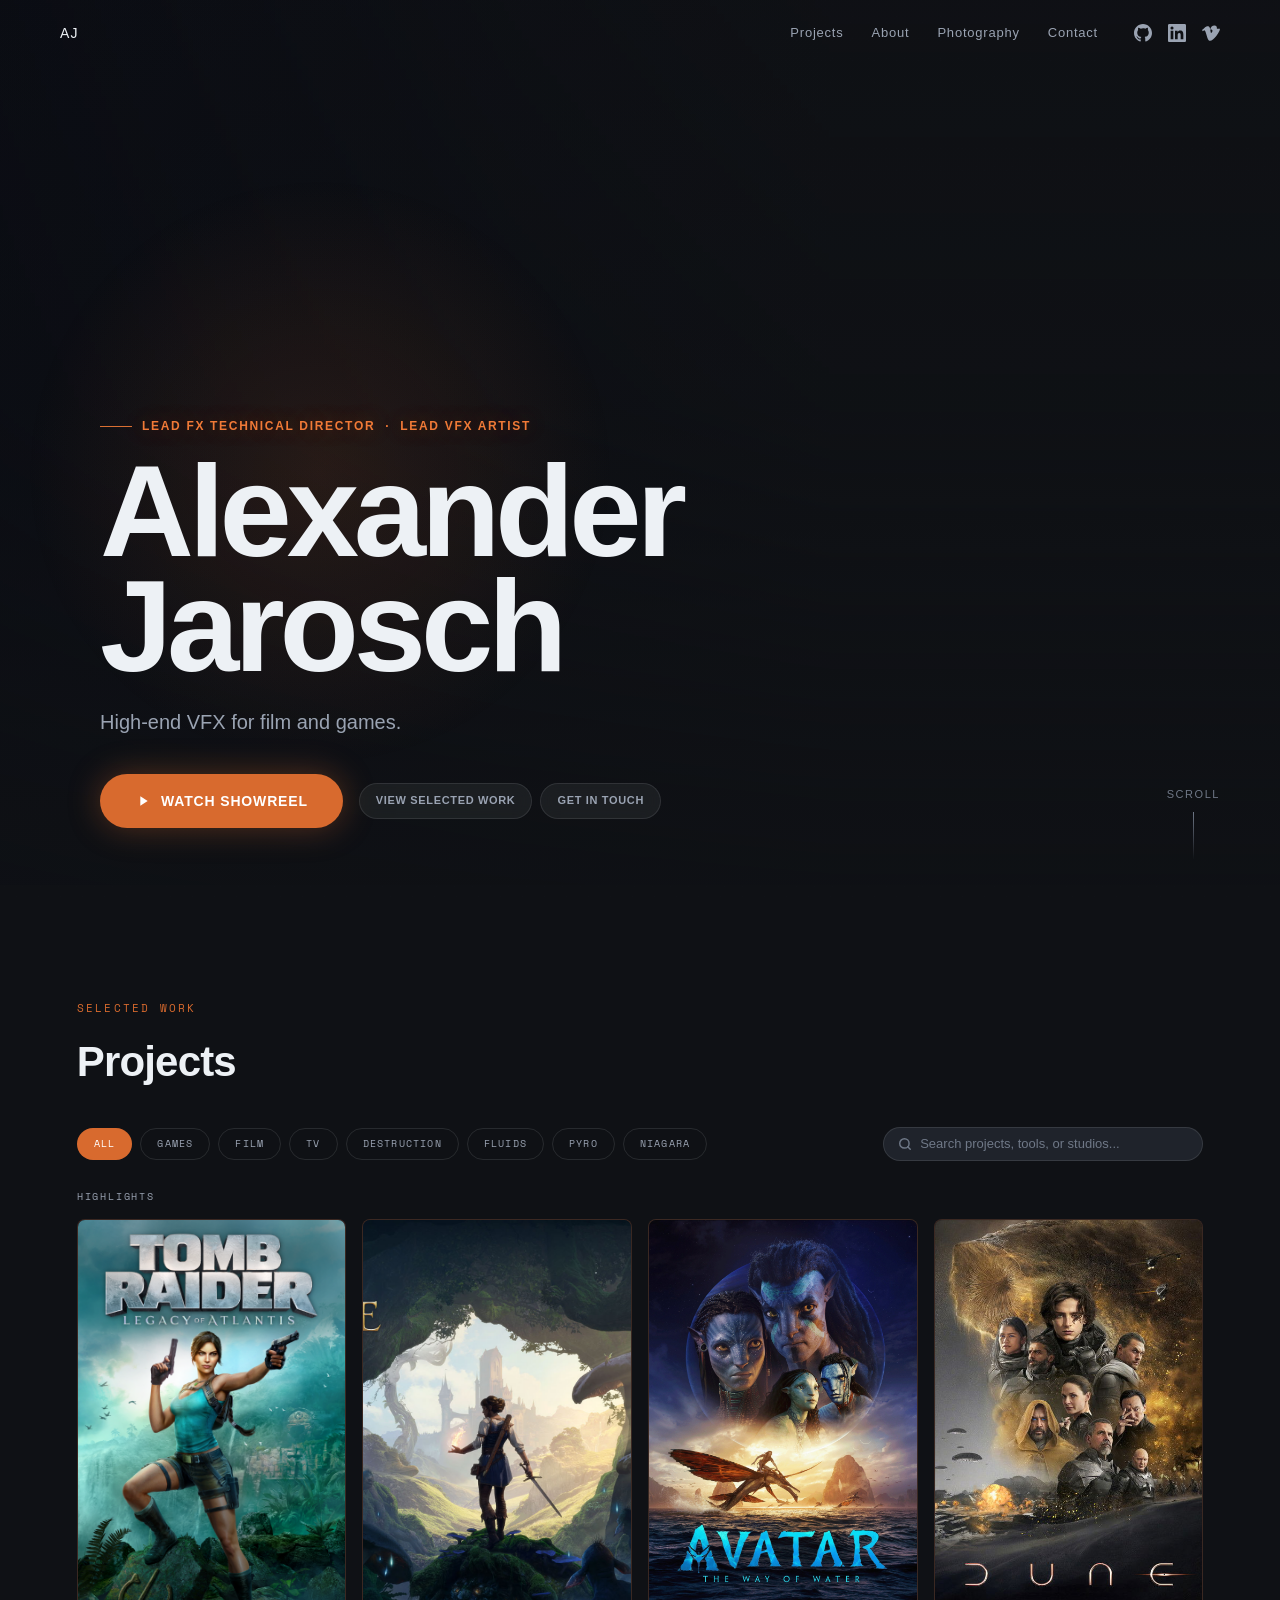
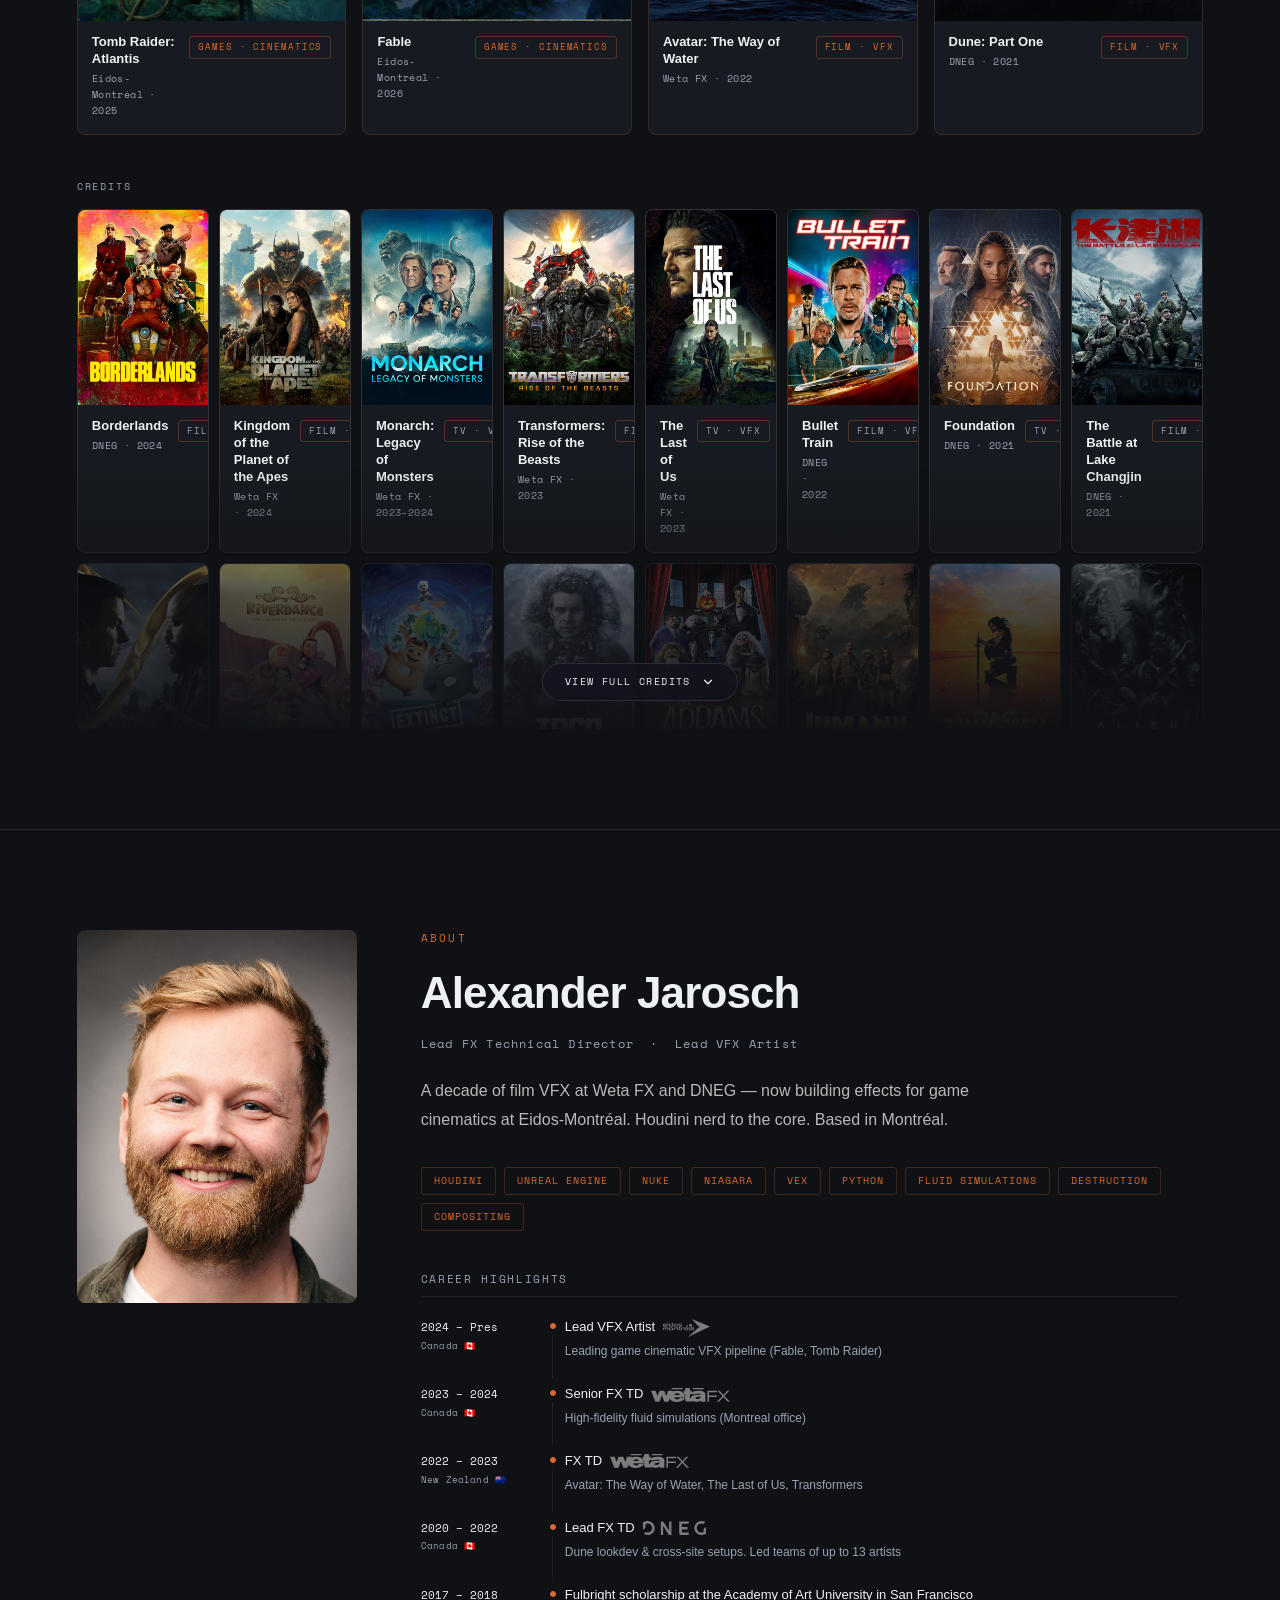
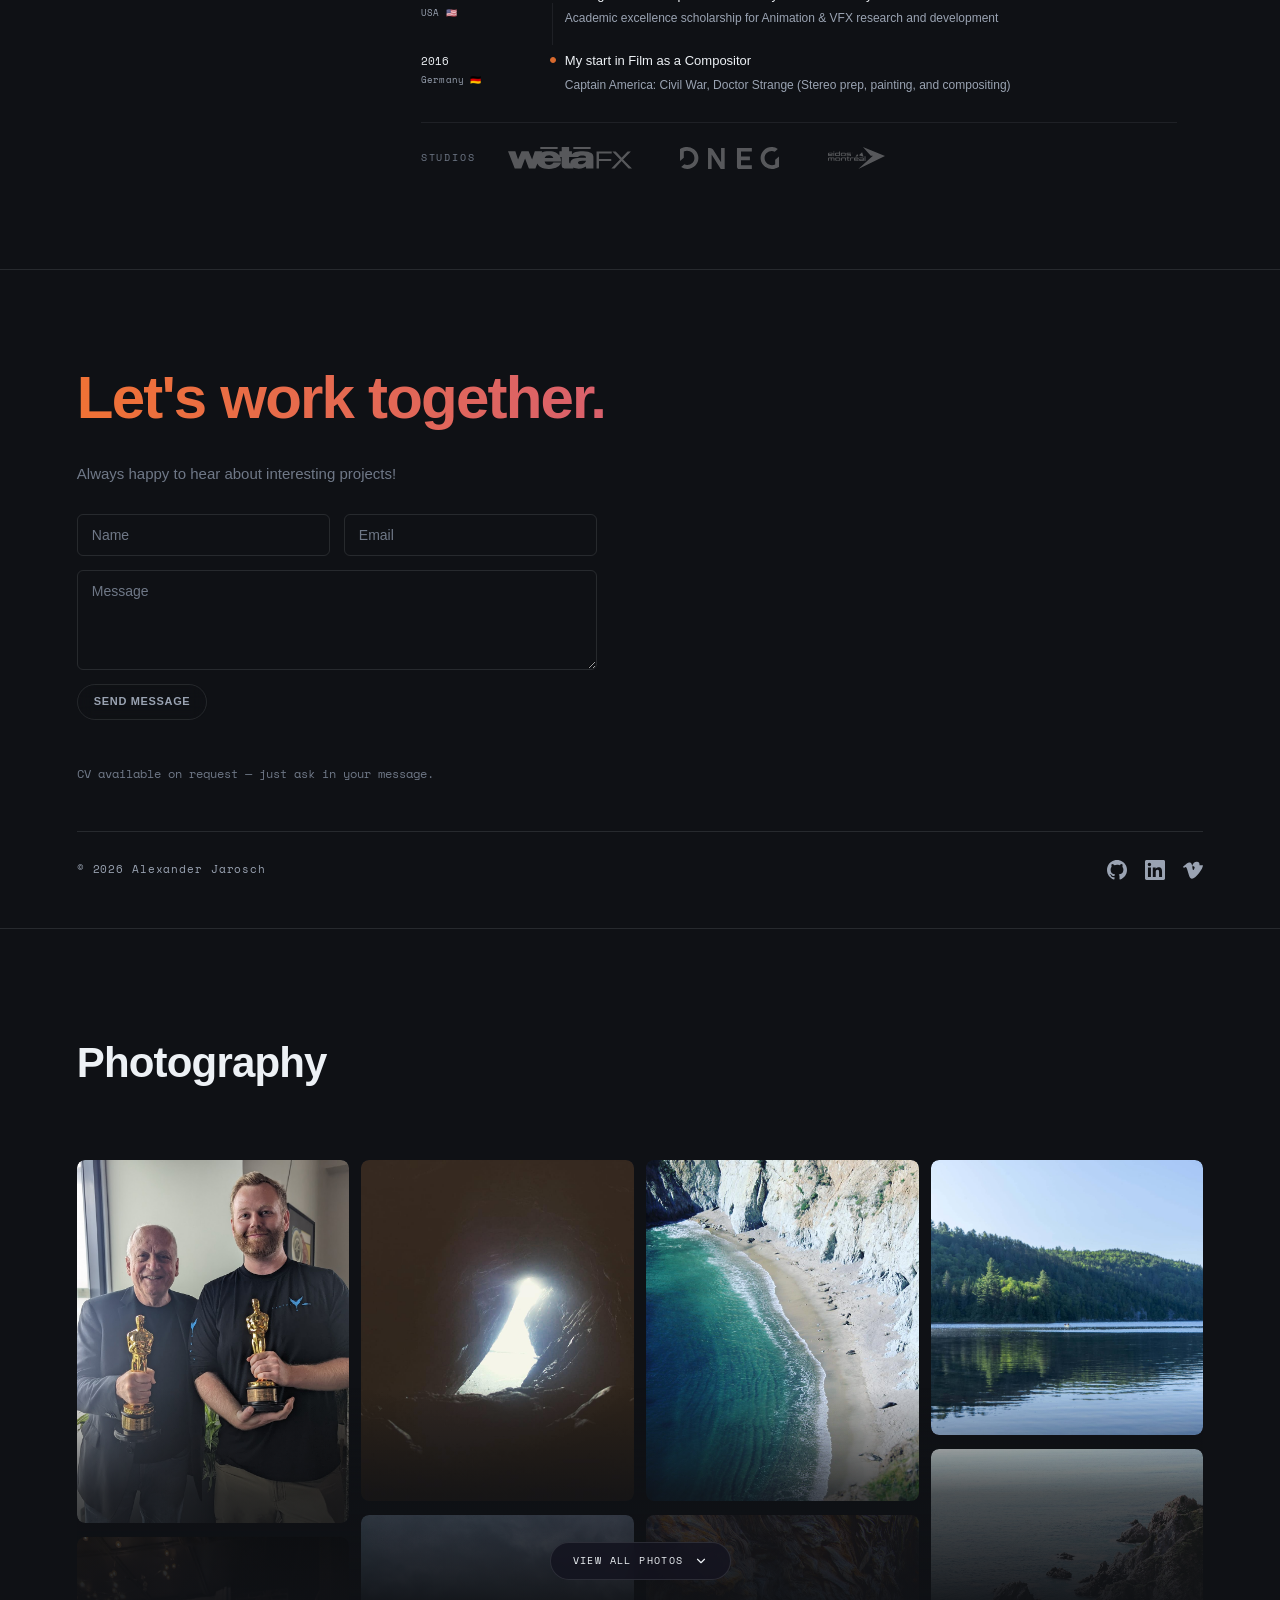
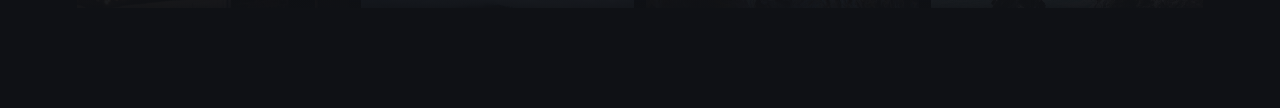
==== commit 9ce739da: "feat: adjust career timeline to focus on key highlights and countries" ====
--- a/index.html
+++ b/index.html
@@ -233,20 +233,6 @@
             </div>
             <div class="timeline-item">
               <div class="timeline-date">
-                <span class="timeline-year">2018 – 2019</span>
-                <span class="timeline-location">Canada 🇨🇦</span>
-              </div>
-              <div class="timeline-dot-wrap">
-                <div class="timeline-dot"></div>
-                <div class="timeline-line"></div>
-              </div>
-              <div class="timeline-content">
-                <h4 class="timeline-title">FX TD <span style="color: var(--accent); margin-left: 8px; font-weight: normal;">@ Cinesite</span></h4>
-                <p class="timeline-desc">The Addams Family, Riverdance. Build pipeline tools and asset R&amp;D</p>
-              </div>
-            </div>
-            <div class="timeline-item">
-              <div class="timeline-date">
                 <span class="timeline-year">2017 – 2018</span>
                 <span class="timeline-location">USA 🇺🇸</span>
               </div>
@@ -255,22 +241,8 @@
                 <div class="timeline-line"></div>
               </div>
               <div class="timeline-content">
-                <h4 class="timeline-title">Fulbright Scholar</h4>
-                <p class="timeline-desc">Academic excellence scholarship for Animation &amp; VFX R&amp;D in San Francisco</p>
-              </div>
-            </div>
-            <div class="timeline-item">
-              <div class="timeline-date">
-                <span class="timeline-year">2016 – 2017</span>
-                <span class="timeline-location">Canada 🇨🇦</span>
-              </div>
-              <div class="timeline-dot-wrap">
-                <div class="timeline-dot"></div>
-                <div class="timeline-line"></div>
-              </div>
-              <div class="timeline-content">
-                <h4 class="timeline-title">FX Artist <span style="color: var(--accent); margin-left: 8px; font-weight: normal;">@ MPC</span></h4>
-                <p class="timeline-desc">Wonder Woman, Jumanji, Alien: Covenant, The Mummy</p>
+                <h4 class="timeline-title">Fulbright scholarship at the Academy of Art University in San Francisco</h4>
+                <p class="timeline-desc">Academic excellence scholarship for Animation &amp; VFX research and development</p>
               </div>
             </div>
             <div class="timeline-item">
@@ -282,8 +254,8 @@
                 <div class="timeline-dot"></div>
               </div>
               <div class="timeline-content">
-                <h4 class="timeline-title">Freelance FX TD &amp; Compositor <span style="color: var(--accent); margin-left: 8px; font-weight: normal;">@ RISE Studios</span></h4>
-                <p class="timeline-desc">Doctor Strange (Houdini sparks/smoke/fire), Captain America: Civil War</p>
+                <h4 class="timeline-title">My start in Film as a Compositor</h4>
+                <p class="timeline-desc">Captain America: Civil War, Doctor Strange (Stereo prep, painting, and compositing)</p>
               </div>
             </div>
           </div>
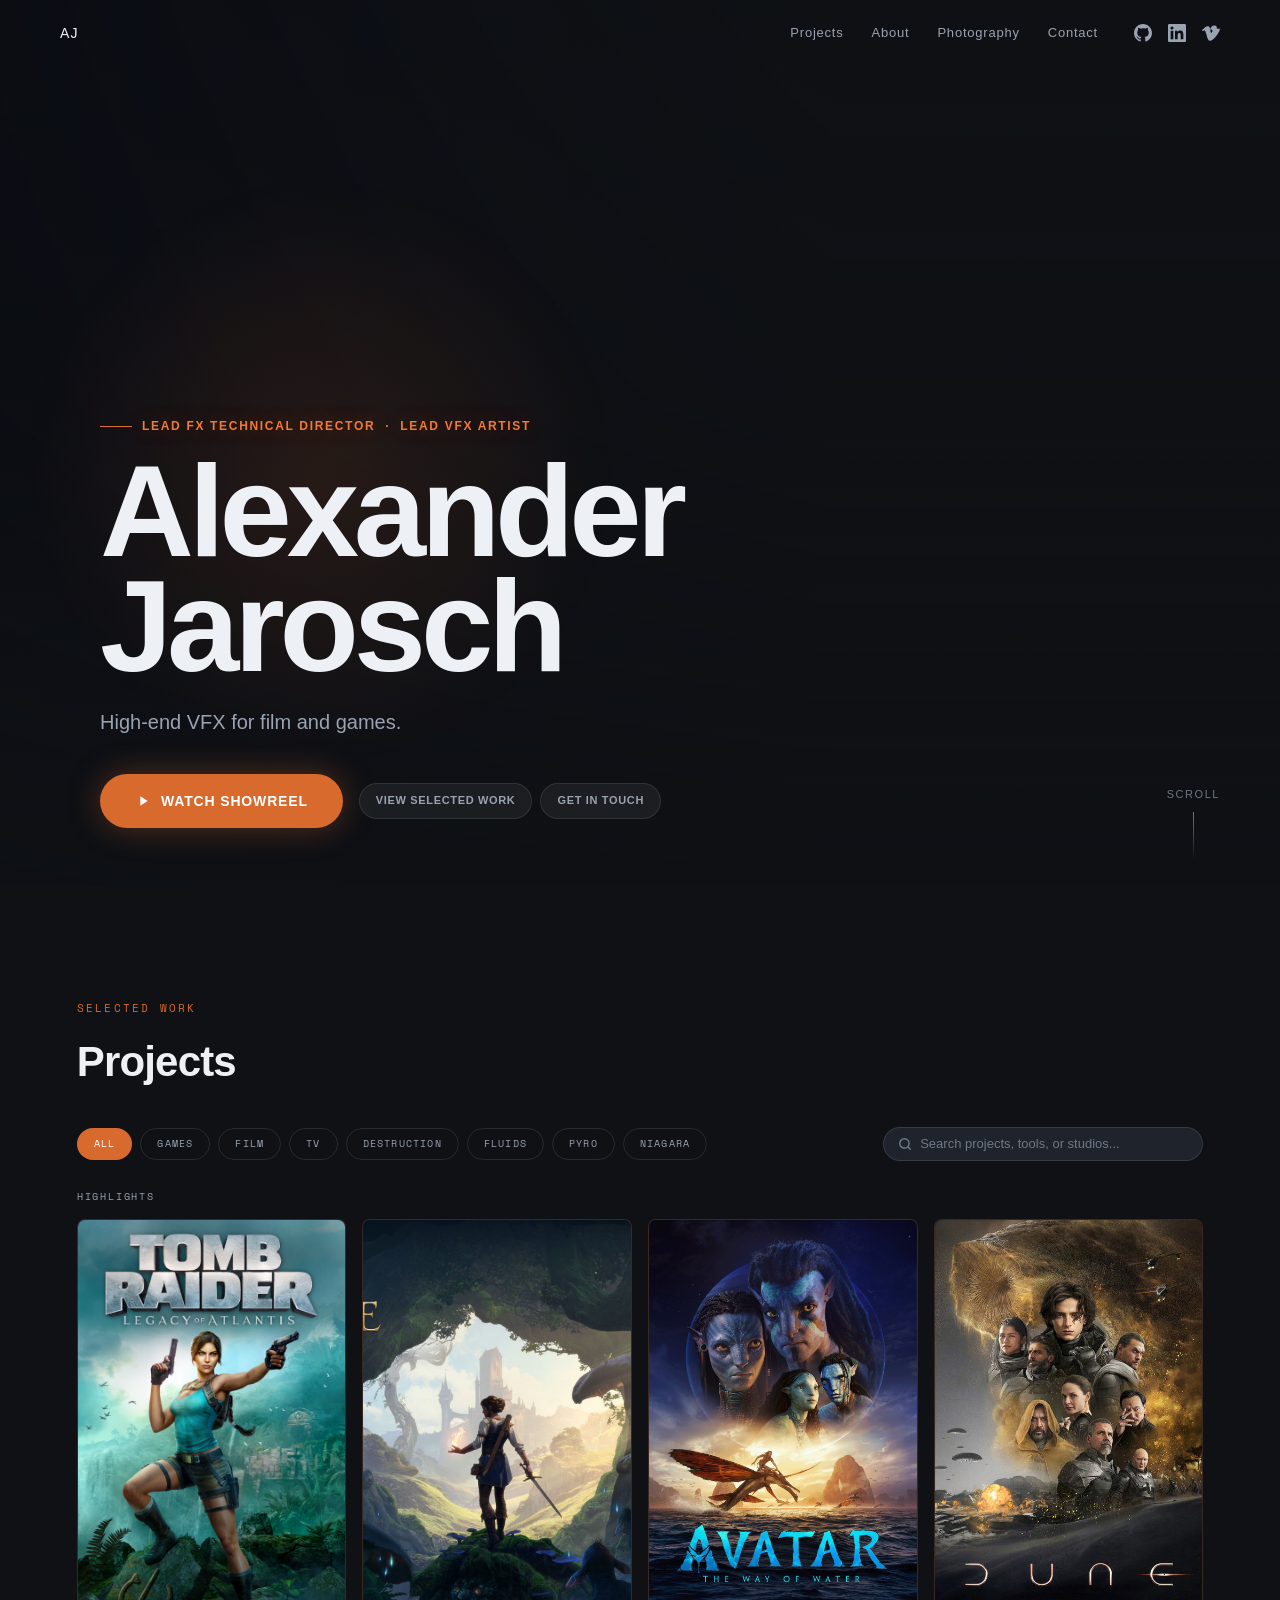
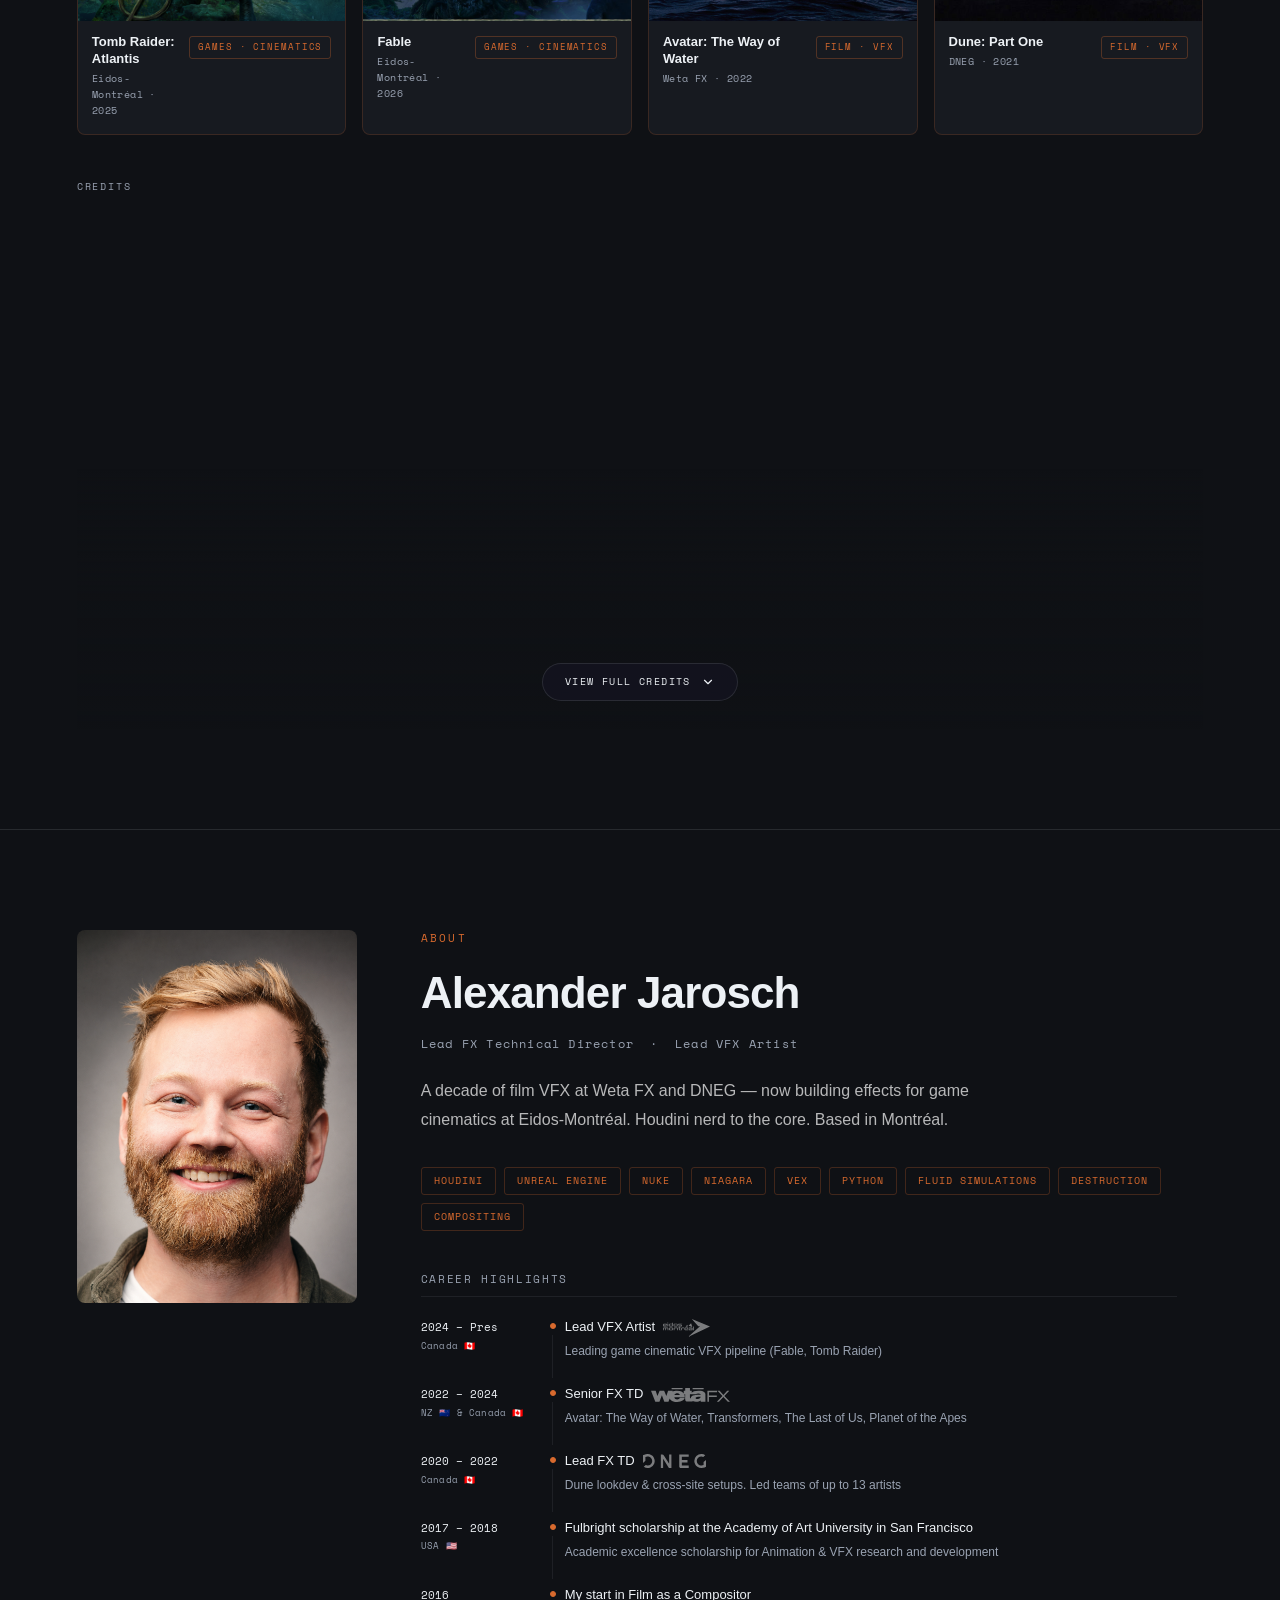
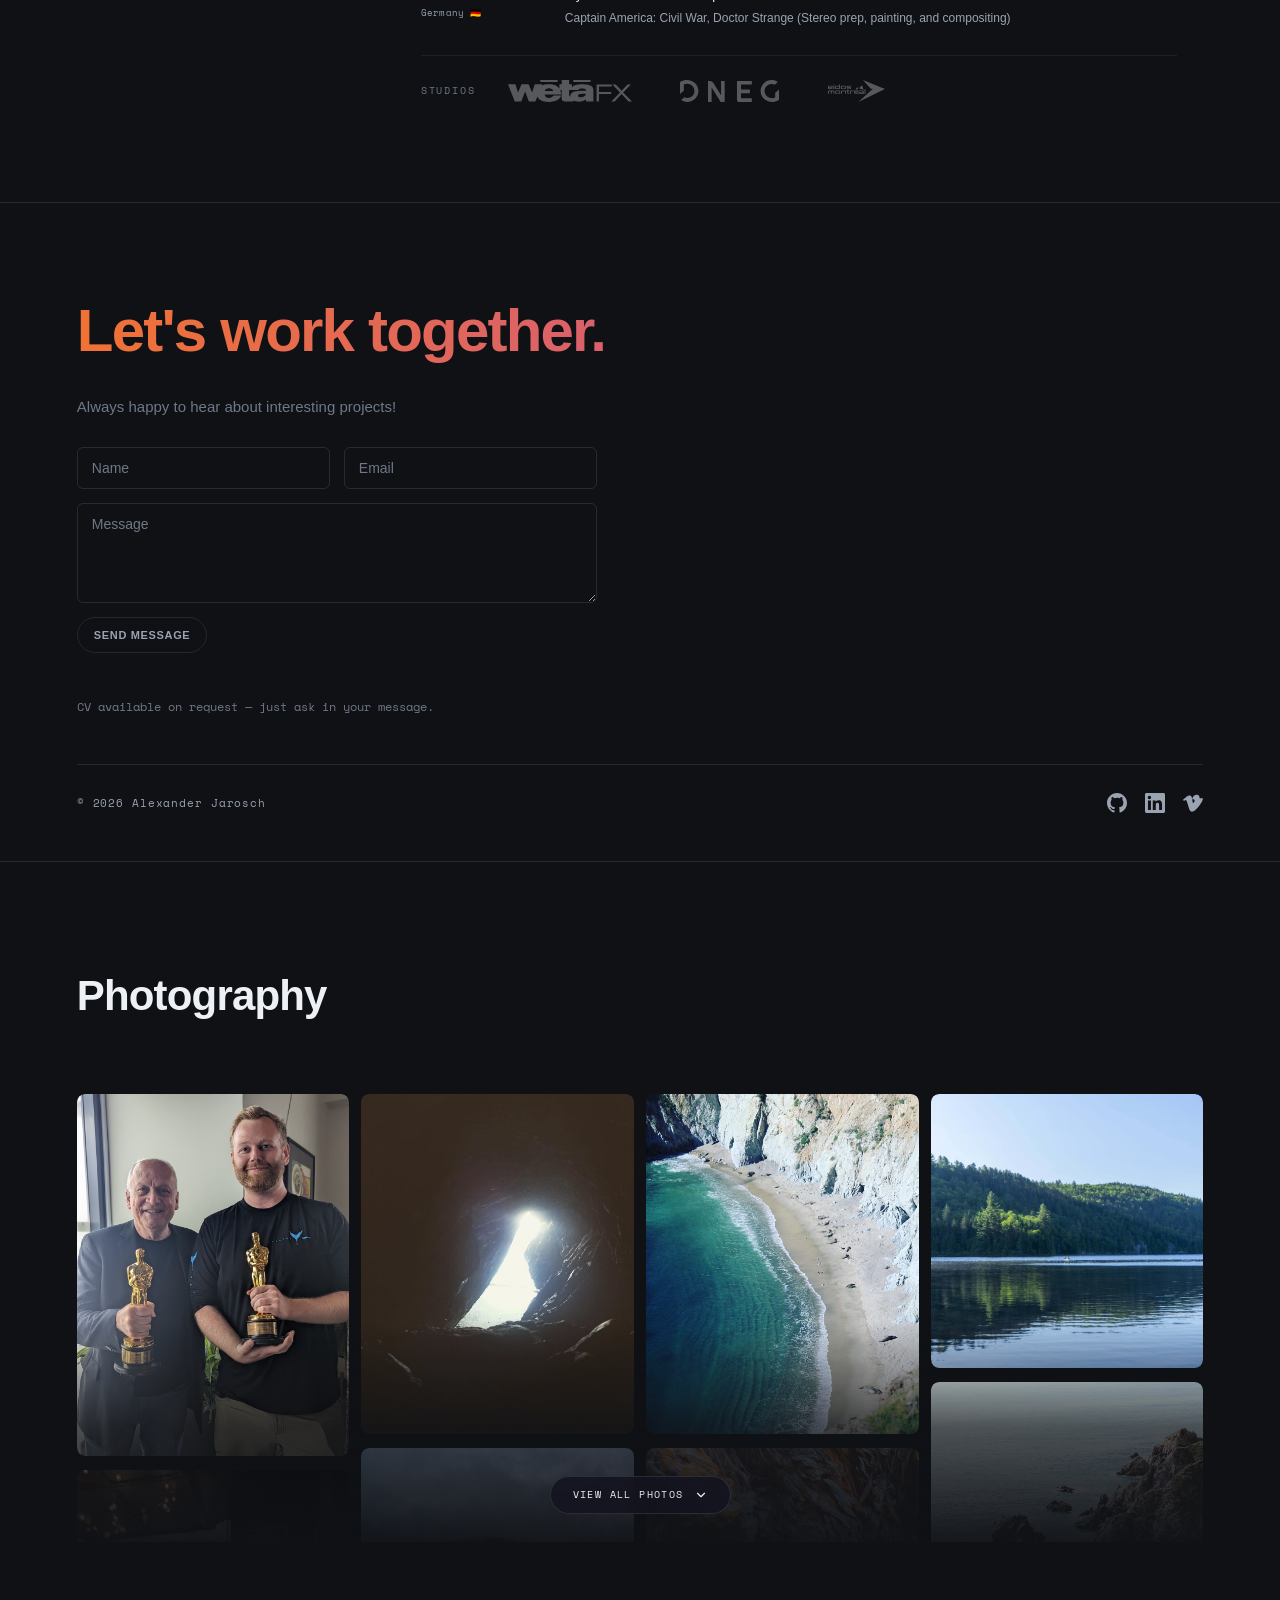
==== commit 9e38aa8d: "feat: condense Weta FX timeline entries" ====
--- a/index.html
+++ b/index.html
@@ -191,8 +191,8 @@
             </div>
             <div class="timeline-item">
               <div class="timeline-date">
-                <span class="timeline-year">2023 – 2024</span>
-                <span class="timeline-location">Canada 🇨🇦</span>
+                <span class="timeline-year">2022 – 2024</span>
+                <span class="timeline-location">NZ 🇳🇿 &amp; Canada 🇨🇦</span>
               </div>
               <div class="timeline-dot-wrap">
                 <div class="timeline-dot"></div>
@@ -200,21 +200,7 @@
               </div>
               <div class="timeline-content">
                 <h4 class="timeline-title">Senior FX TD <img src="assets/logos/weta-fx.svg" alt="Weta FX" class="timeline-logo" /></h4>
-                <p class="timeline-desc">High-fidelity fluid simulations (Montreal office)</p>
-              </div>
-            </div>
-            <div class="timeline-item">
-              <div class="timeline-date">
-                <span class="timeline-year">2022 – 2023</span>
-                <span class="timeline-location">New Zealand 🇳🇿</span>
-              </div>
-              <div class="timeline-dot-wrap">
-                <div class="timeline-dot"></div>
-                <div class="timeline-line"></div>
-              </div>
-              <div class="timeline-content">
-                <h4 class="timeline-title">FX TD <img src="assets/logos/weta-fx.svg" alt="Weta FX" class="timeline-logo" /></h4>
-                <p class="timeline-desc">Avatar: The Way of Water, The Last of Us, Transformers</p>
+                <p class="timeline-desc">Avatar: The Way of Water, Transformers, The Last of Us, Planet of the Apes</p>
               </div>
             </div>
             <div class="timeline-item">
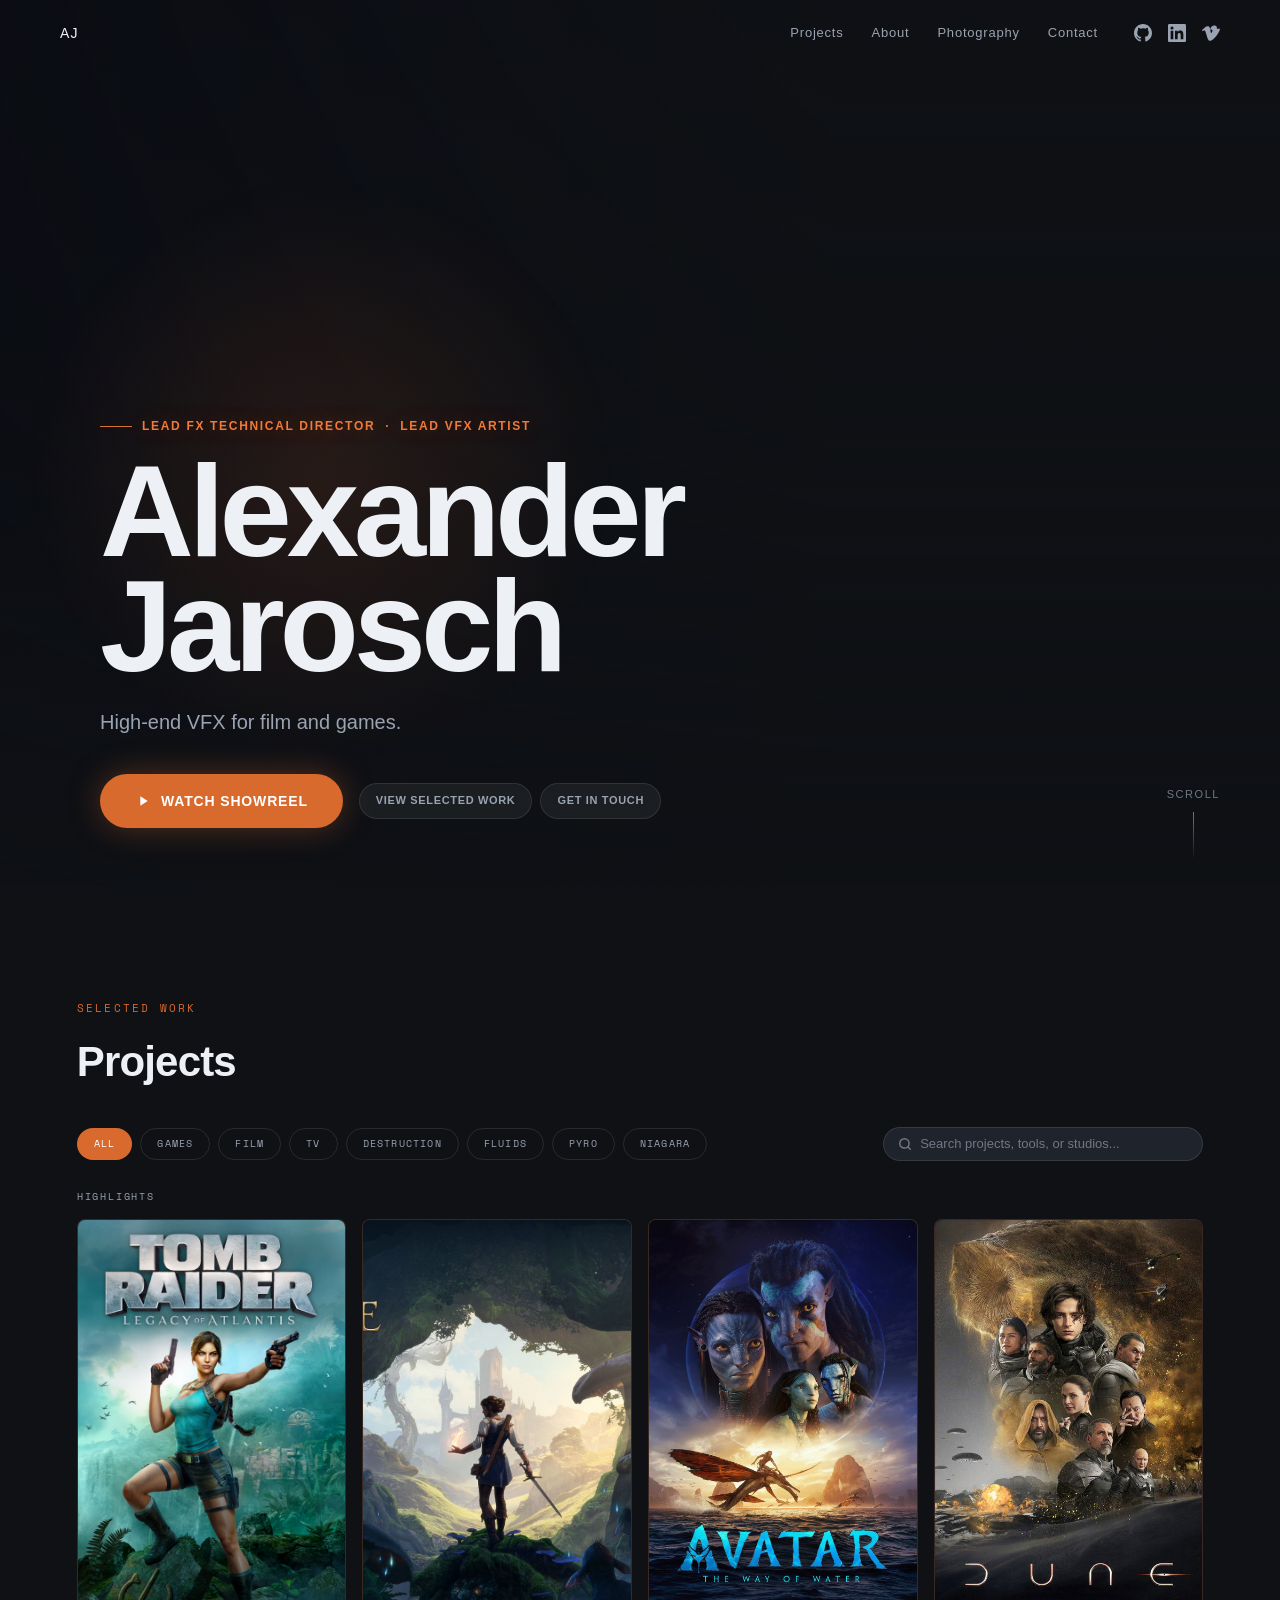
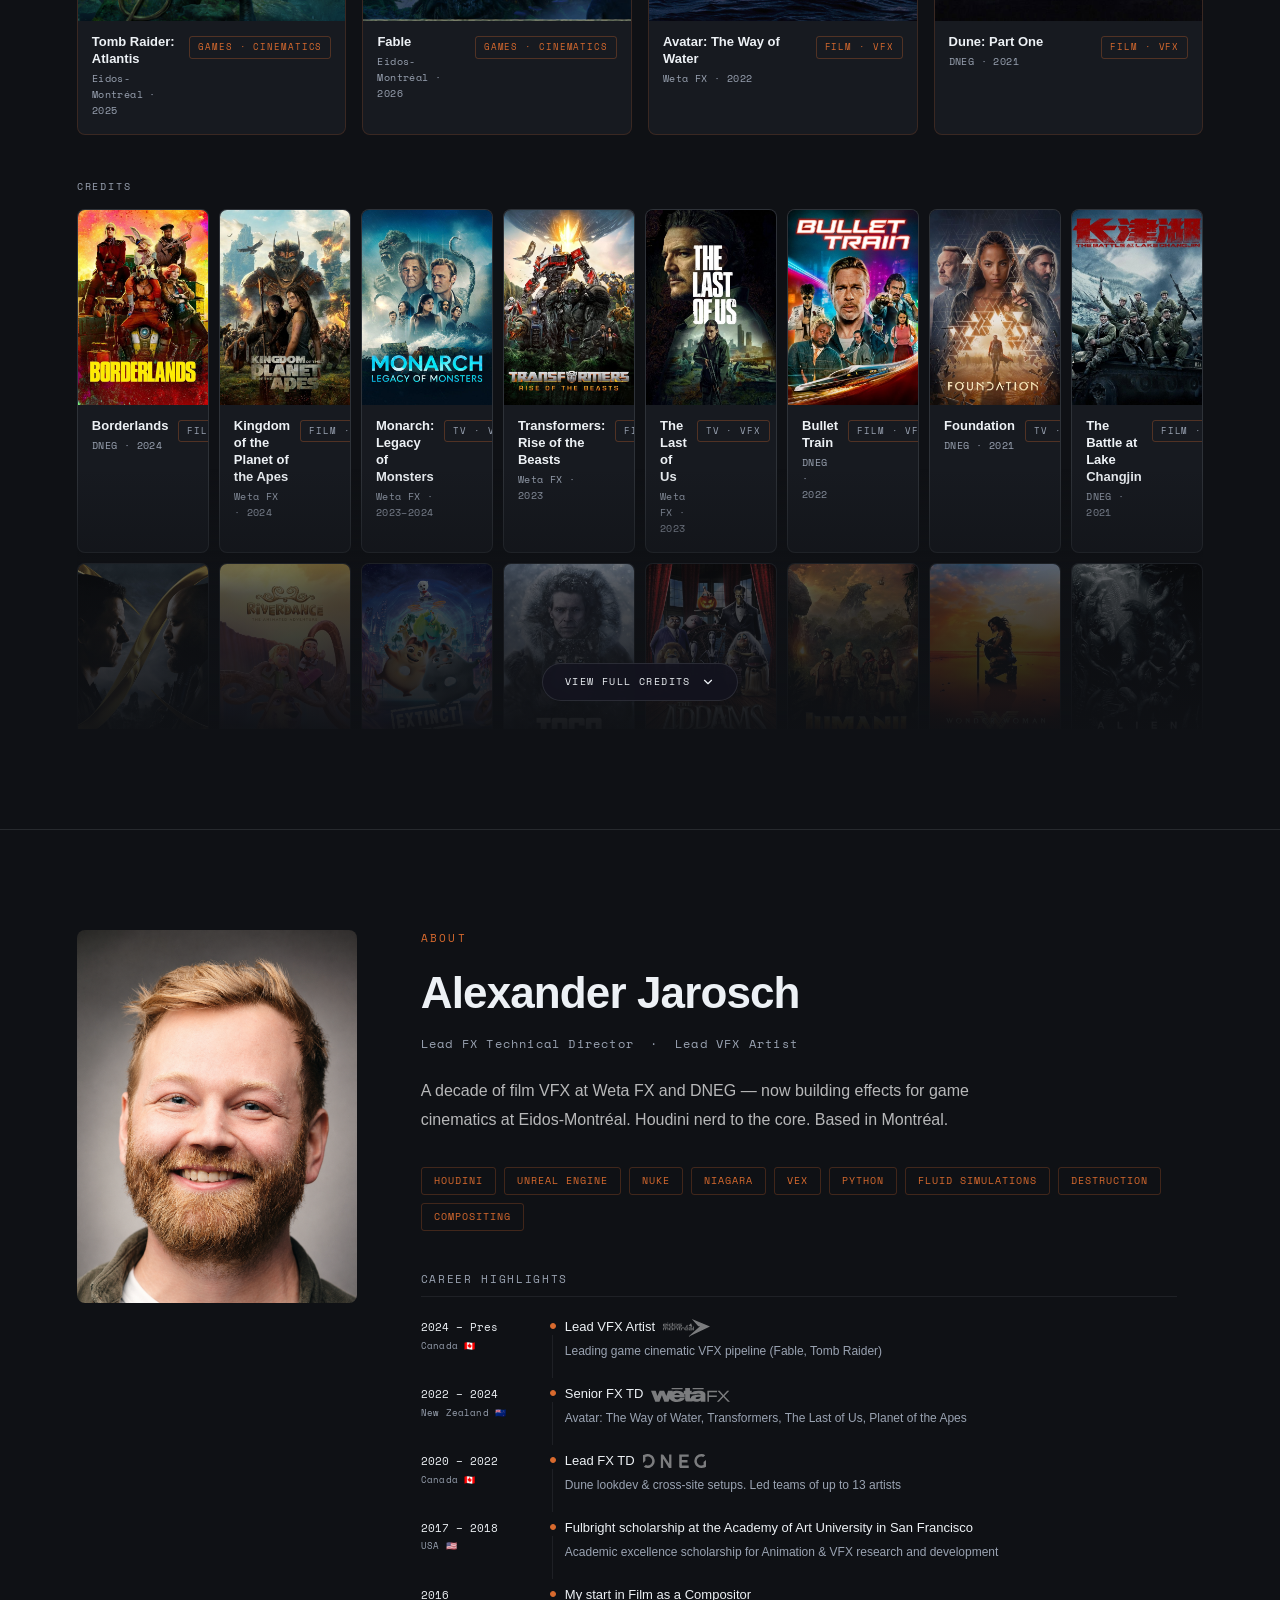
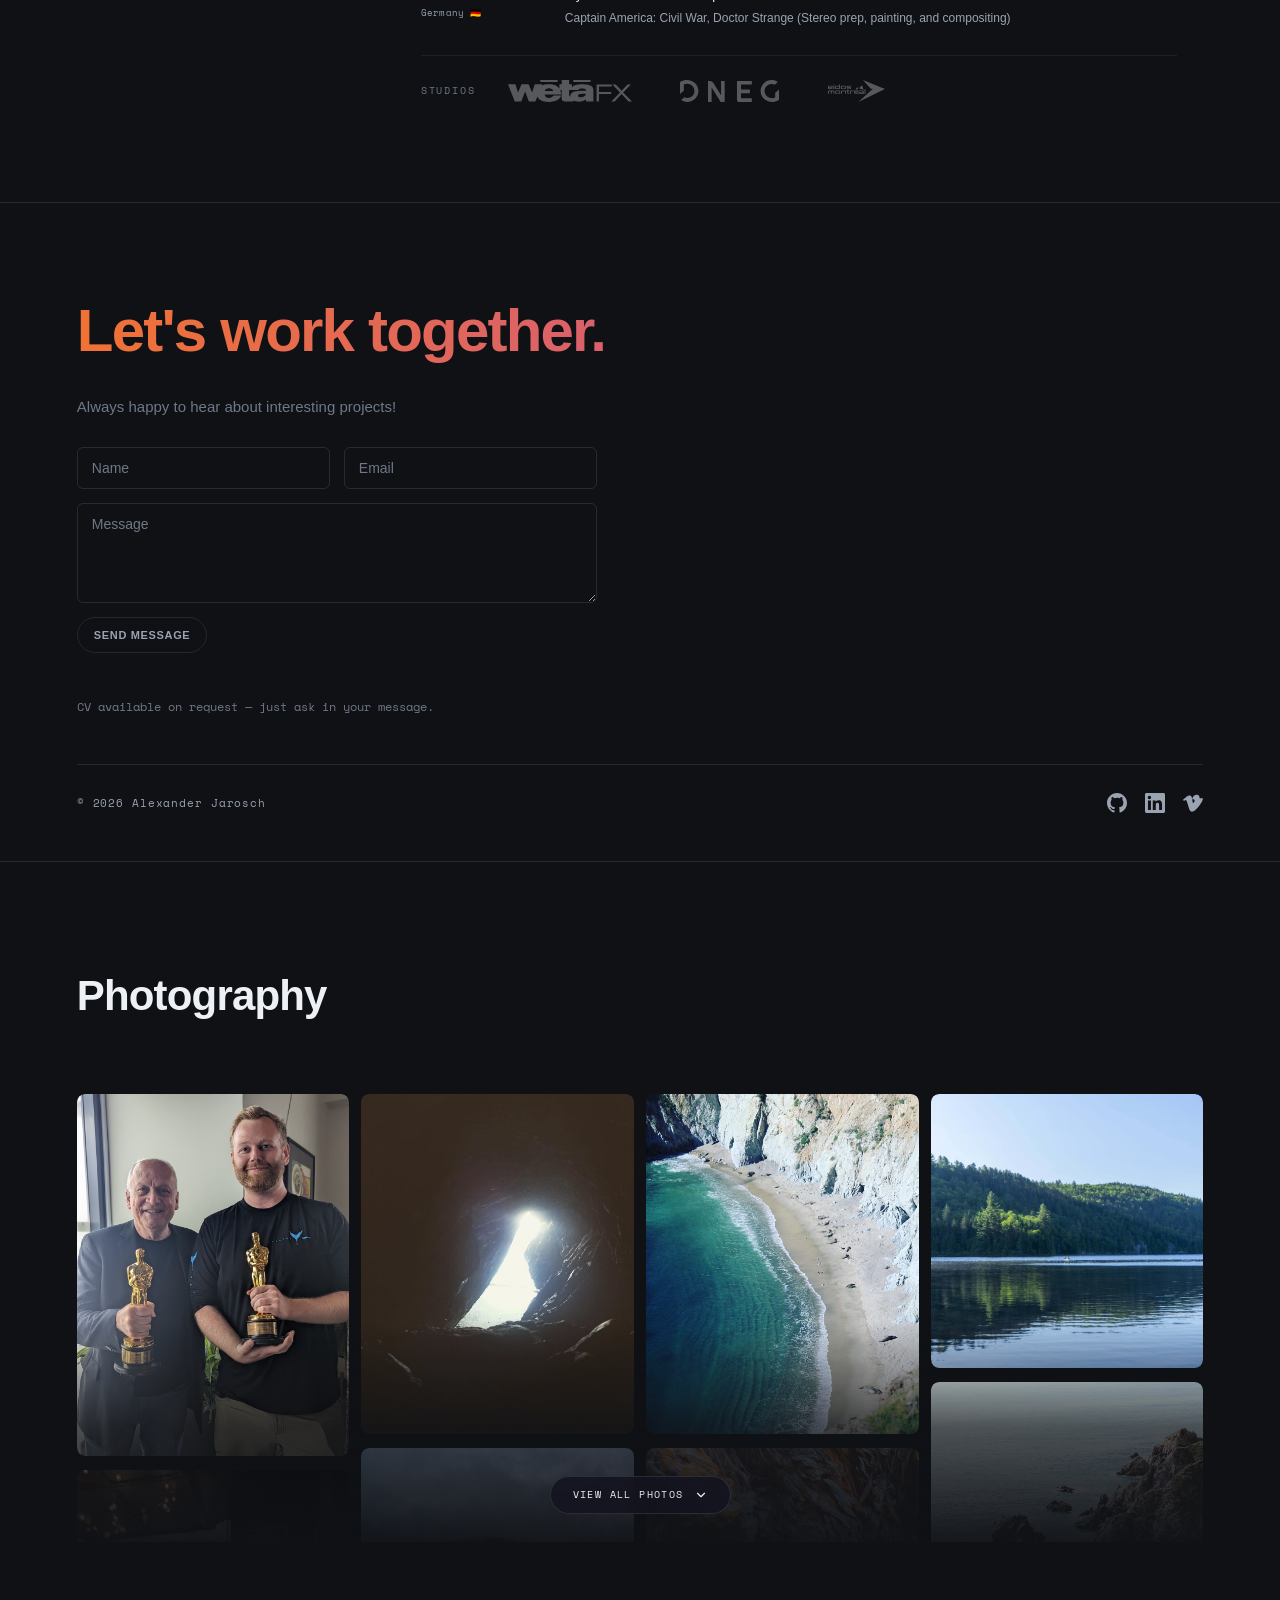
==== commit 3eef7455: "feat: update Weta FX timeline entry location to New Zealand only" ====
--- a/index.html
+++ b/index.html
@@ -192,7 +192,7 @@
             <div class="timeline-item">
               <div class="timeline-date">
                 <span class="timeline-year">2022 – 2024</span>
-                <span class="timeline-location">NZ 🇳🇿 &amp; Canada 🇨🇦</span>
+                <span class="timeline-location">New Zealand 🇳🇿</span>
               </div>
               <div class="timeline-dot-wrap">
                 <div class="timeline-dot"></div>
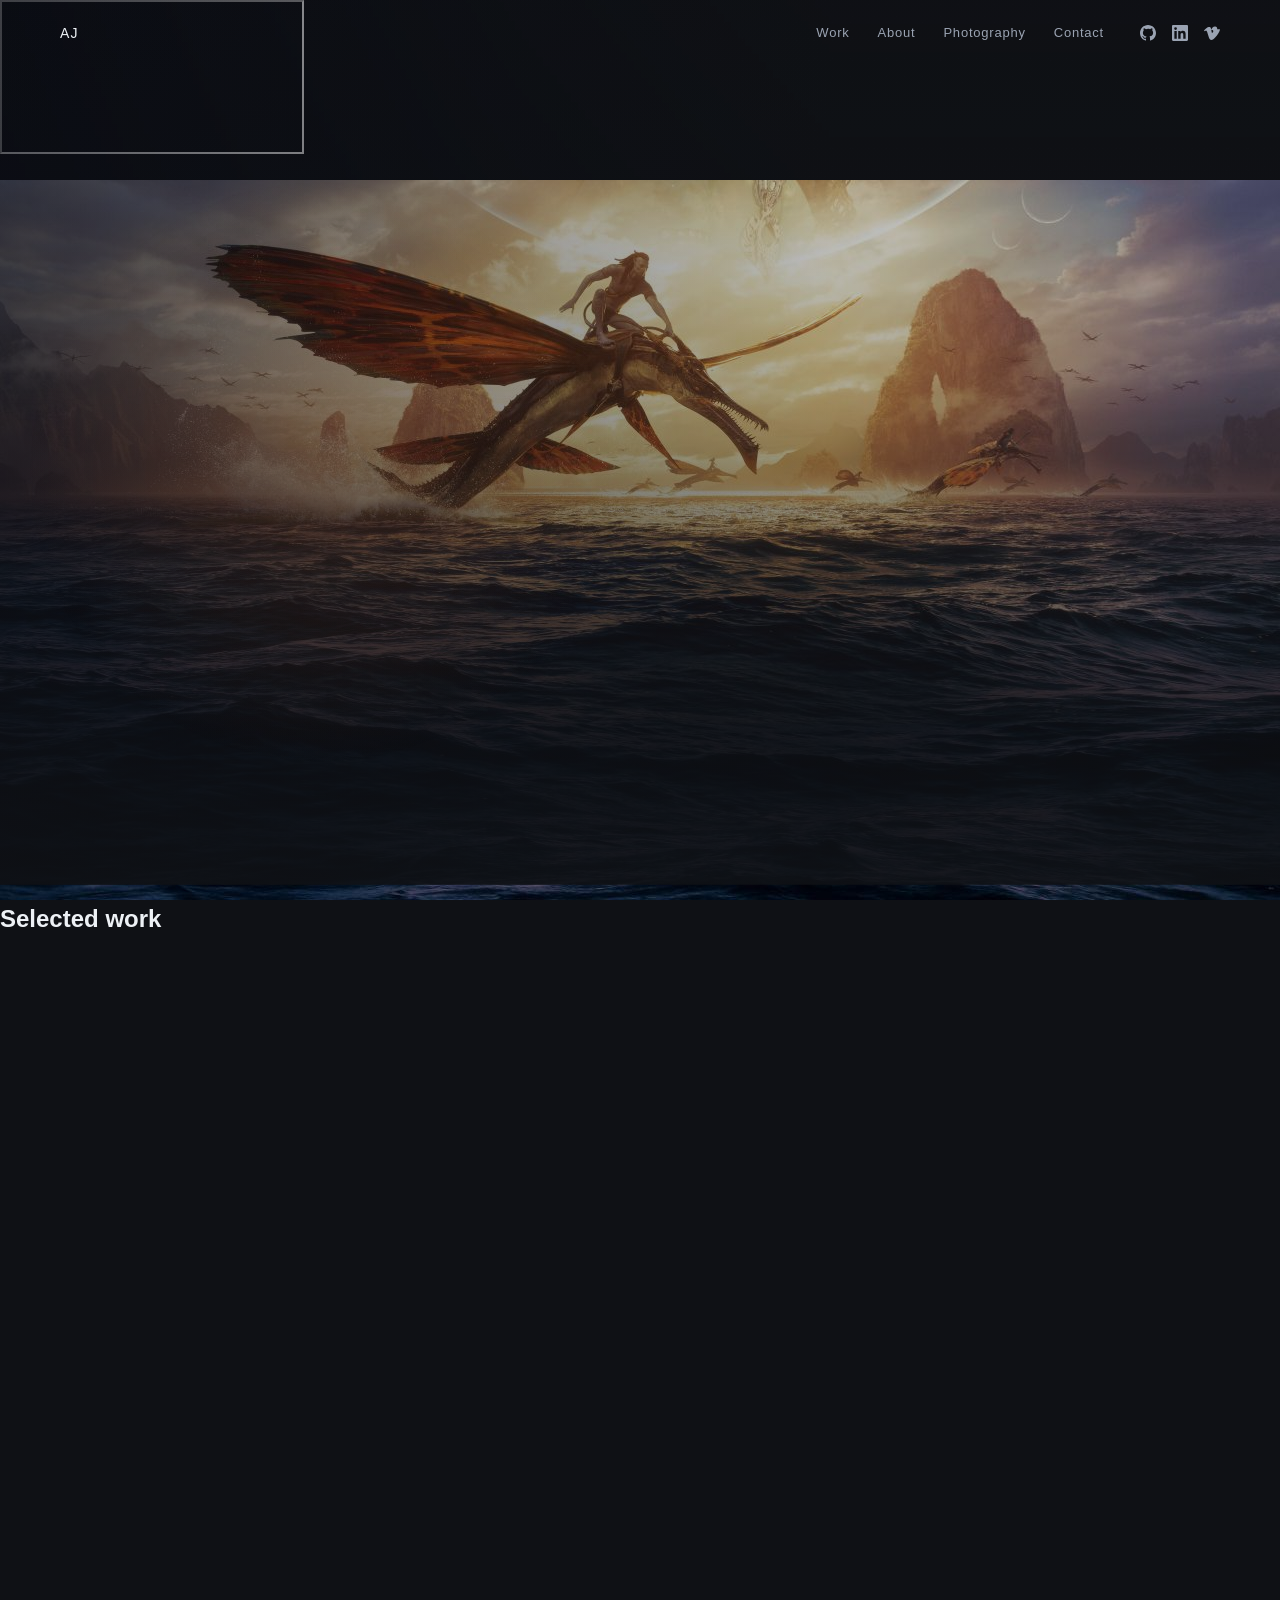
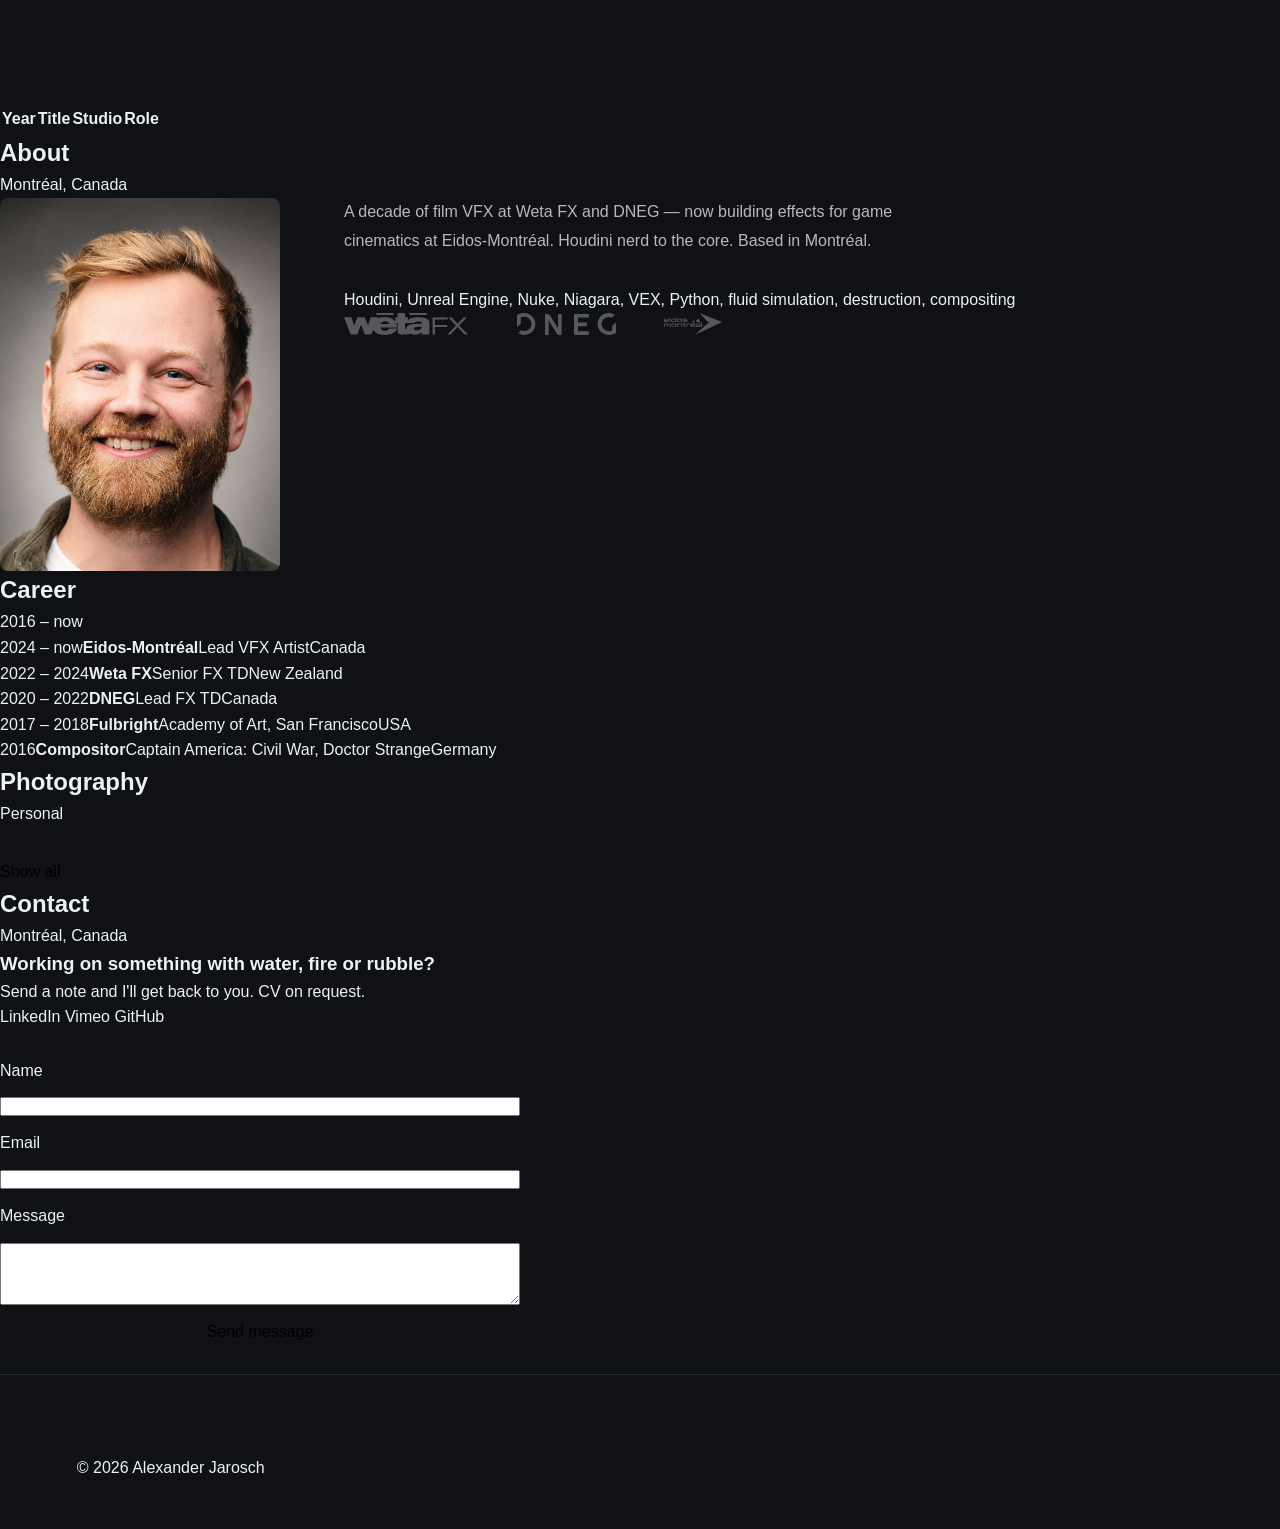
==== commit de4b57d9: "feat: restructure markup for Swiss/Warm redesign Co-Authored-By: Claude Opus 5.5 <noreply@anthropic." ====
--- a/index.html
+++ b/index.html
@@ -7,11 +7,10 @@
   <meta name="description" content="Portfolio of Alexander Jarosch, Lead FX Technical Director and Lead VFX Artist. Credits include Dune: Part One, Kingdom of the Planet of the Apes, Borderlands, and Fable." />
   <link rel="canonical" href="https://jaroschfx.com" />
   <link rel="icon" type="image/png" href="favicon.png" />
-  <link href="https://api.fontshare.com/v2/css?f[]=cabinet-grotesk@400,500,700,800&f[]=satoshi@400,500,700&display=swap" rel="stylesheet" />
   <link rel="preconnect" href="https://fonts.googleapis.com" />
   <link rel="preconnect" href="https://fonts.gstatic.com" crossorigin />
-  <link href="https://fonts.googleapis.com/css2?family=Space+Mono:wght@400;700&display=swap" rel="stylesheet" />
-  <link rel="stylesheet" href="css/style.css?v=1.0.5" />
+  <link href="https://fonts.googleapis.com/css2?family=Inter+Tight:wght@400;500;700&display=swap" rel="stylesheet" />
+  <link rel="stylesheet" href="css/style.css?v=2.0.0" />
 
   <!-- Google tag (gtag.js) -->
   <script async src="https://www.googletagmanager.com/gtag/js?id=G-MXQ8XE7NEF"></script>
@@ -24,10 +23,8 @@
 </head>
 <body>
 
-  <!-- ═══════════════════════════
-       NAVIGATION
-  ═══════════════════════════ -->
-  <nav class="nav" id="nav">
+  <!-- NAVIGATION -->
+  <nav class="nav pad" id="nav">
     <a href="#" class="nav-logo">AJ</a>
 
     <button class="nav-toggle" id="navToggle" aria-label="Toggle menu">
@@ -36,310 +33,177 @@
 
     <div class="nav-menu" id="navMenu">
       <div class="nav-links">
-        <a href="#projects"  class="nav-link">Projects</a>
-        <a href="#about"     class="nav-link">About</a>
+        <a href="#projects"    class="nav-link">Work</a>
+        <a href="#about"       class="nav-link">About</a>
         <a href="#photography" class="nav-link">Photography</a>
-        <a href="#contact"   class="nav-link">Contact</a>
+        <a href="#contact"     class="nav-link">Contact</a>
       </div>
       <div class="nav-socials">
-        <a href="https://github.com/munasef"   target="_blank" rel="noopener" aria-label="GitHub"   class="social-icon">
-          <svg width="18" height="18" viewBox="0 0 24 24" fill="currentColor"><path d="M12 0C5.374 0 0 5.373 0 12c0 5.302 3.438 9.8 8.207 11.387.599.111.793-.261.793-.577v-2.234c-3.338.726-4.033-1.416-4.033-1.416-.546-1.387-1.333-1.756-1.333-1.756-1.089-.745.083-.729.083-.729 1.205.084 1.839 1.237 1.839 1.237 1.07 1.834 2.807 1.304 3.492.997.107-.775.418-1.305.762-1.604-2.665-.305-5.467-1.334-5.467-5.931 0-1.311.469-2.381 1.236-3.221-.124-.303-.535-1.524.117-3.176 0 0 1.008-.322 3.301 1.23A11.509 11.509 0 0 1 12 5.803c1.02.005 2.047.138 3.006.404 2.291-1.552 3.297-1.23 3.297-1.23.653 1.653.242 2.874.118 3.176.77.84 1.235 1.911 1.235 3.221 0 4.609-2.807 5.624-5.479 5.921.43.372.823 1.102.823 2.222v3.293c0 .319.192.694.801.576C20.566 21.797 24 17.3 24 12c0-6.627-5.373-12-12-12z"/></svg>
+        <a href="https://github.com/munasef" target="_blank" rel="noopener" aria-label="GitHub" class="social-icon">
+          <svg width="16" height="16" viewBox="0 0 24 24" fill="currentColor"><path d="M12 0C5.374 0 0 5.373 0 12c0 5.302 3.438 9.8 8.207 11.387.599.111.793-.261.793-.577v-2.234c-3.338.726-4.033-1.416-4.033-1.416-.546-1.387-1.333-1.756-1.333-1.756-1.089-.745.083-.729.083-.729 1.205.084 1.839 1.237 1.839 1.237 1.07 1.834 2.807 1.304 3.492.997.107-.775.418-1.305.762-1.604-2.665-.305-5.467-1.334-5.467-5.931 0-1.311.469-2.381 1.236-3.221-.124-.303-.535-1.524.117-3.176 0 0 1.008-.322 3.301 1.23A11.509 11.509 0 0 1 12 5.803c1.02.005 2.047.138 3.006.404 2.291-1.552 3.297-1.23 3.297-1.23.653 1.653.242 2.874.118 3.176.77.84 1.235 1.911 1.235 3.221 0 4.609-2.807 5.624-5.479 5.921.43.372.823 1.102.823 2.222v3.293c0 .319.192.694.801.576C20.566 21.797 24 17.3 24 12c0-6.627-5.373-12-12-12z"/></svg>
         </a>
         <a href="https://linkedin.com/in/pixelbend" target="_blank" rel="noopener" aria-label="LinkedIn" class="social-icon">
-          <svg width="18" height="18" viewBox="0 0 24 24" fill="currentColor"><path d="M20.447 20.452h-3.554v-5.569c0-1.328-.027-3.037-1.852-3.037-1.853 0-2.136 1.445-2.136 2.939v5.667H9.351V9h3.414v1.561h.046c.477-.9 1.637-1.85 3.37-1.85 3.601 0 4.267 2.37 4.267 5.455v6.286zM5.337 7.433a2.062 2.062 0 0 1-2.063-2.065 2.064 2.064 0 1 1 2.063 2.065zm1.782 13.019H3.555V9h3.564v11.452zM22.225 0H1.771C.792 0 0 .774 0 1.729v20.542C0 23.227.792 24 1.771 24h20.451C23.2 24 24 23.227 24 22.271V1.729C24 .774 23.2 0 22.222 0h.003z"/></svg>
+          <svg width="16" height="16" viewBox="0 0 24 24" fill="currentColor"><path d="M20.447 20.452h-3.554v-5.569c0-1.328-.027-3.037-1.852-3.037-1.853 0-2.136 1.445-2.136 2.939v5.667H9.351V9h3.414v1.561h.046c.477-.9 1.637-1.85 3.37-1.85 3.601 0 4.267 2.37 4.267 5.455v6.286zM5.337 7.433a2.062 2.062 0 0 1-2.063-2.065 2.064 2.064 0 1 1 2.063 2.065zm1.782 13.019H3.555V9h3.564v11.452zM22.225 0H1.771C.792 0 0 .774 0 1.729v20.542C0 23.227.792 24 1.771 24h20.451C23.2 24 24 23.227 24 22.271V1.729C24 .774 23.2 0 22.222 0h.003z"/></svg>
         </a>
-        <a href="https://vimeo.com/902276602"    target="_blank" rel="noopener" aria-label="Vimeo"    class="social-icon">
-          <svg width="18" height="18" viewBox="0 0 24 24" fill="currentColor"><path d="M23.9765 6.4168c-.105 2.338-1.739 5.5429-4.894 9.6088-3.2679 4.247-6.0258 6.3699-8.2898 6.3699-1.409 0-2.578-1.294-3.553-3.881L5.322 12.3c-.719-2.584-1.491-3.877-2.322-3.877-.18 0-.806.378-1.876 1.132L0 8.116c1.182-1.039 2.351-2.075 3.501-3.116C5.08 3.748 6.266 3.113 7.055 3.036c1.848-.178 2.987.544 3.42 2.165.434 1.621.735 3.093.902 4.417.252 1.62.521 2.431.811 2.431.23 0 .574-.363 1.032-1.092.459-.728.705-1.283.738-1.663.065-.629-.181-1.134-.738-1.514C12.48 7.241 11.7 7.4 10.68 7.977c1.027-4.023 3.049-5.979 6.061-5.867 2.211.089 3.254 1.499 3.134 4.307z"/></svg>
+        <a href="https://vimeo.com/902276602" target="_blank" rel="noopener" aria-label="Vimeo" class="social-icon">
+          <svg width="16" height="16" viewBox="0 0 24 24" fill="currentColor"><path d="M23.9765 6.4168c-.105 2.338-1.739 5.5429-4.894 9.6088-3.2679 4.247-6.0258 6.3699-8.2898 6.3699-1.409 0-2.578-1.294-3.553-3.881L5.322 12.3c-.719-2.584-1.491-3.877-2.322-3.877-.18 0-.806.378-1.876 1.132L0 8.116c1.182-1.039 2.351-2.075 3.501-3.116C5.08 3.748 6.266 3.113 7.055 3.036c1.848-.178 2.987.544 3.42 2.165.434 1.621.735 3.093.902 4.417.252 1.62.521 2.431.811 2.431.23 0 .574-.363 1.032-1.092.459-.728.705-1.283.738-1.663.065-.629-.181-1.134-.738-1.514C12.48 7.241 11.7 7.4 10.68 7.977c1.027-4.023 3.049-5.979 6.061-5.867 2.211.089 3.254 1.499 3.134 4.307z"/></svg>
         </a>
       </div>
     </div>
   </nav>
 
 
-  <!-- ═══════════════════════════
-       HERO
-  ═══════════════════════════ -->
-  <section class="hero" id="hero">
-
-    <!-- Vimeo background — silent, autoplay, loop, no controls -->
+  <!-- HERO -->
+  <header class="hero" id="hero">
     <div class="hero-media">
-      <div class="hero-iframe-wrap">
-        <iframe
-          src="https://player.vimeo.com/video/902276602?background=1&muted=1&autoplay=1&loop=1&byline=0&title=0"
-          id="heroVimeo"
-          allow="autoplay; fullscreen"
-          allowfullscreen
-          aria-hidden="true"
-          tabindex="-1"
-          title=""
-        ></iframe>
-      </div>
-    </div>
-
-    <div class="hero-content">
-      <p class="hero-eyebrow">Lead FX Technical Director &nbsp;·&nbsp; Lead VFX Artist</p>
+      <!-- src is set by main.js unless the visitor prefers reduced motion -->
+      <iframe
+        data-src="https://player.vimeo.com/video/902276602?background=1&muted=1&autoplay=1&loop=1&byline=0&title=0"
+        id="heroVimeo"
+        allow="autoplay; fullscreen"
+        aria-hidden="true"
+        tabindex="-1"
+        title=""
+      ></iframe>
+    </div>
+    <img id="heroStill" class="hero-still" src="assets/banner.jpg" alt="" />
+
+    <div class="hero-content pad">
       <h1 class="hero-name">Alexander<br>Jarosch</h1>
-      <p class="hero-tagline">High-end VFX for film and games.</p>
-      <div class="hero-actions">
-        <button class="btn-showreel" id="showreelBtn">
-          <svg width="16" height="16" viewBox="0 0 24 24" fill="currentColor"><path d="M8 5v14l11-7z"/></svg>
-          Watch Showreel
-        </button>
-        <div class="hero-actions-secondary">
-          <a href="#projects" class="btn-ghost btn-sm">View Selected Work</a>
-          <a href="#contact"  class="btn-ghost btn-sm">Get In Touch</a>
-        </div>
-      </div>
-    </div>
-
-    <div class="scroll-hint" aria-hidden="true">Scroll</div>
-  </section>
-
-
-  <!-- ═══════════════════════════
-       PROJECTS
-  ═══════════════════════════ -->
-  <section class="projects" id="projects">
-    <div class="section-header">
-      <p class="section-label">Selected Work</p>
-      <h2 class="section-title">Projects</h2>
-    </div>
-
-    <!-- Filter buttons and Search bar -->
-    <div class="projects-controls">
-      <div class="filter-bar" id="filterBar"></div>
-      <div class="search-box">
-        <svg class="search-icon" width="14" height="14" viewBox="0 0 24 24" fill="none" stroke="currentColor" stroke-width="2.5" stroke-linecap="round" stroke-linejoin="round"><circle cx="11" cy="11" r="8"></circle><line x1="21" y1="21" x2="16.65" y2="16.65"></line></svg>
-        <input type="text" id="projectSearch" placeholder="Search projects, tools, or studios..." aria-label="Search projects" autocomplete="off" />
-        <button id="clearSearchBtn" aria-label="Clear search" class="clear-search-btn" style="display:none;">&times;</button>
-      </div>
-    </div>
-
-    <!-- Featured highlights (mark featured:true in projects.js) -->
-    <p class="projects-sublabel" id="featuredLabel">Highlights</p>
-    <div class="featured-grid" id="featuredGrid"></div>
-
-    <!-- Full filmography with gradient veil -->
-    <div class="filmography-header" id="filmographyHeader">
-      <p class="projects-sublabel">Credits</p>
-    </div>
-    <div class="all-projects-wrapper collapsed" id="allProjectsWrapper">
-      <div class="projects-grid" id="allGrid"></div>
-      <div class="projects-veil" id="projectsVeil">
-        <button class="veil-btn" id="showAllBtn">
-          <span id="veilBtnText">View full credits</span>
-          <svg width="14" height="14" viewBox="0 0 24 24" fill="none" stroke="currentColor" stroke-width="2" stroke-linecap="round" stroke-linejoin="round"><polyline points="6 9 12 15 18 9"/></svg>
-        </button>
-      </div>
-      <button class="collapse-btn" id="collapseBtn">Show less ↑</button>
-    </div>
-  </section>
-
-
-  <!-- ═══════════════════════════
-       ABOUT
-  ═══════════════════════════ -->
-  <section class="about" id="about">
+      <div class="hero-facts">
+        <span><b>Role</b>Lead FX Technical Director</span>
+        <span><b>Focus</b>Simulation, destruction, pipeline</span>
+        <span><b>Studios</b>Eidos-Montréal, Weta FX, DNEG</span>
+        <span><b>Based</b>Montréal, Canada</span>
+        <button class="btn" id="showreelBtn">▶ Showreel with sound</button>
+      </div>
+    </div>
+  </header>
+
+
+  <!-- WORK -->
+  <section class="section pad" id="projects">
+    <div class="section-head">
+      <h2>Selected work</h2>
+      <span id="creditCount"></span>
+    </div>
+
+    <div class="filters" id="filterBar"></div>
+
+    <!-- Highlights: mark featured:true in projects.js -->
+    <div class="highlights" id="featuredGrid"></div>
+
+    <div class="credits-block" id="creditsBlock">
+      <table class="credits">
+        <thead>
+          <tr><th>Year</th><th>Title</th><th>Studio</th><th class="col-role">Role</th></tr>
+        </thead>
+        <tbody id="creditsTable"></tbody>
+      </table>
+    </div>
+  </section>
+
+
+  <!-- ABOUT -->
+  <section class="section pad" id="about">
+    <div class="section-head">
+      <h2>About</h2>
+      <span>Montréal, Canada</span>
+    </div>
+
     <div class="about-inner">
-
       <div class="about-photo">
-        <!-- Drop your photo into assets/ and update the filename below -->
-        <img
-          src="assets/photo.jpg"
-          alt="Alexander Jarosch, Lead FX Technical Director"
-          onerror="this.style.display='none';"
-        />
-      </div>
-
+        <img src="assets/photo.jpg" alt="Alexander Jarosch, Lead FX Technical Director" onerror="this.style.display='none';" />
+      </div>
       <div class="about-content">
-        <p class="section-label">About</p>
-        <h2 class="about-name">Alexander Jarosch</h2>
-        <p class="about-role">Lead FX Technical Director &nbsp;·&nbsp; Lead VFX Artist</p>
-
         <!-- Edit your bio here -->
         <p class="about-bio">A decade of film VFX at Weta FX and DNEG — now building effects for game cinematics at Eidos-Montréal. Houdini nerd to the core. Based in Montréal.</p>
-
-        <!-- Edit skill tags — duplicate or remove <span> elements as needed -->
-        <div class="about-skills">
-          <span class="skill-tag">Houdini</span>
-          <span class="skill-tag">Unreal Engine </span>
-          <span class="skill-tag">Nuke</span>
-          <span class="skill-tag">Niagara</span>
-          <span class="skill-tag">VEX</span>
-          <span class="skill-tag">Python</span>
-          <span class="skill-tag">Fluid Simulations</span>
-          <span class="skill-tag">Destruction</span>
-          <span class="skill-tag">Compositing</span>
+        <!-- Edit skills here -->
+        <p class="about-skills">Houdini, Unreal Engine, Nuke, Niagara, VEX, Python, fluid simulation, destruction, compositing</p>
+        <div class="studios-logos">
+          <img src="assets/logos/weta-fx.svg" alt="Weta FX"        class="studio-logo" />
+          <img src="assets/logos/dneg.svg"    alt="DNEG"           class="studio-logo" />
+          <img src="assets/logos/eidos.svg"   alt="Eidos-Montréal" class="studio-logo" />
         </div>
-
-        <div class="about-timeline">
-          <p class="timeline-label">Career Highlights</p>
-          <div class="timeline-items">
-            <div class="timeline-item">
-              <div class="timeline-date">
-                <span class="timeline-year">2024 – Pres</span>
-                <span class="timeline-location">Canada 🇨🇦</span>
-              </div>
-              <div class="timeline-dot-wrap">
-                <div class="timeline-dot"></div>
-                <div class="timeline-line"></div>
-              </div>
-              <div class="timeline-content">
-                <h4 class="timeline-title">Lead VFX Artist <img src="assets/logos/eidos.svg" alt="Eidos-Montréal" class="timeline-logo timeline-logo-eidos" /></h4>
-                <p class="timeline-desc">Leading game cinematic VFX pipeline (Fable, Tomb Raider)</p>
-              </div>
-            </div>
-            <div class="timeline-item">
-              <div class="timeline-date">
-                <span class="timeline-year">2022 – 2024</span>
-                <span class="timeline-location">New Zealand 🇳🇿</span>
-              </div>
-              <div class="timeline-dot-wrap">
-                <div class="timeline-dot"></div>
-                <div class="timeline-line"></div>
-              </div>
-              <div class="timeline-content">
-                <h4 class="timeline-title">Senior FX TD <img src="assets/logos/weta-fx.svg" alt="Weta FX" class="timeline-logo" /></h4>
-                <p class="timeline-desc">Avatar: The Way of Water, Transformers, The Last of Us, Planet of the Apes</p>
-              </div>
-            </div>
-            <div class="timeline-item">
-              <div class="timeline-date">
-                <span class="timeline-year">2020 – 2022</span>
-                <span class="timeline-location">Canada 🇨🇦</span>
-              </div>
-              <div class="timeline-dot-wrap">
-                <div class="timeline-dot"></div>
-                <div class="timeline-line"></div>
-              </div>
-              <div class="timeline-content">
-                <h4 class="timeline-title">Lead FX TD <img src="assets/logos/dneg.svg" alt="DNEG" class="timeline-logo" /></h4>
-                <p class="timeline-desc">Dune lookdev &amp; cross-site setups. Led teams of up to 13 artists</p>
-              </div>
-            </div>
-            <div class="timeline-item">
-              <div class="timeline-date">
-                <span class="timeline-year">2017 – 2018</span>
-                <span class="timeline-location">USA 🇺🇸</span>
-              </div>
-              <div class="timeline-dot-wrap">
-                <div class="timeline-dot"></div>
-                <div class="timeline-line"></div>
-              </div>
-              <div class="timeline-content">
-                <h4 class="timeline-title">Fulbright scholarship at the Academy of Art University in San Francisco</h4>
-                <p class="timeline-desc">Academic excellence scholarship for Animation &amp; VFX research and development</p>
-              </div>
-            </div>
-            <div class="timeline-item">
-              <div class="timeline-date">
-                <span class="timeline-year">2016</span>
-                <span class="timeline-location">Germany 🇩🇪</span>
-              </div>
-              <div class="timeline-dot-wrap">
-                <div class="timeline-dot"></div>
-              </div>
-              <div class="timeline-content">
-                <h4 class="timeline-title">My start in Film as a Compositor</h4>
-                <p class="timeline-desc">Captain America: Civil War, Doctor Strange (Stereo prep, painting, and compositing)</p>
-              </div>
-            </div>
-          </div>
-        </div>
-
-        <div class="studios-strip">
-          <p class="studios-label">Studios</p>
-          <div class="studios-logos">
-            <img src="assets/logos/weta-fx.svg"  alt="Weta FX"        class="studio-logo" />
-            <img src="assets/logos/dneg.svg"     alt="DNEG"           class="studio-logo" />
-            <img src="assets/logos/eidos.svg"    alt="Eidos-Montréal" class="studio-logo" />
-          </div>
-        </div>
-      </div>
-
-    </div>
-  </section>
-
-
-  <!-- ═══════════════════════════
-       CONTACT / FOOTER
-  ═══════════════════════════ -->
-  <footer class="footer" id="contact">
-    <div class="footer-inner">
-      <div class="footer-top">
-        <h2 class="footer-heading">Let's work together.</h2>
-        <p class="footer-sub">Always happy to hear about interesting projects!</p>
-
-        <form class="contact-form" id="contactForm" action="https://formspree.io/f/mvznbonk" method="POST">
-          <div class="form-row">
-            <input type="text" name="name" placeholder="Name" required class="form-input" />
-            <input type="email" name="email" placeholder="Email" required class="form-input" />
-          </div>
-          <textarea name="message" placeholder="Message" rows="4" required class="form-input form-textarea"></textarea>
-          <button type="submit" class="btn-ghost btn-sm form-submit">Send Message</button>
-          <p class="form-status" id="formStatus"></p>
-          <p class="form-note">CV available on request — just ask in your message.</p>
-        </form>
-      </div>
-      <div class="footer-divider"></div>
-      <div class="footer-bottom">
-        <span class="footer-copy">© 2026 Alexander Jarosch</span>
-        <div class="footer-socials">
-          <a href="https://github.com/munasef"    target="_blank" rel="noopener" aria-label="GitHub"   class="social-icon">
-            <svg width="20" height="20" viewBox="0 0 24 24" fill="currentColor"><path d="M12 0C5.374 0 0 5.373 0 12c0 5.302 3.438 9.8 8.207 11.387.599.111.793-.261.793-.577v-2.234c-3.338.726-4.033-1.416-4.033-1.416-.546-1.387-1.333-1.756-1.333-1.756-1.089-.745.083-.729.083-.729 1.205.084 1.839 1.237 1.839 1.237 1.07 1.834 2.807 1.304 3.492.997.107-.775.418-1.305.762-1.604-2.665-.305-5.467-1.334-5.467-5.931 0-1.311.469-2.381 1.236-3.221-.124-.303-.535-1.524.117-3.176 0 0 1.008-.322 3.301 1.23A11.509 11.509 0 0 1 12 5.803c1.02.005 2.047.138 3.006.404 2.291-1.552 3.297-1.23 3.297-1.23.653 1.653.242 2.874.118 3.176.77.84 1.235 1.911 1.235 3.221 0 4.609-2.807 5.624-5.479 5.921.43.372.823 1.102.823 2.222v3.293c0 .319.192.694.801.576C20.566 21.797 24 17.3 24 12c0-6.627-5.373-12-12-12z"/></svg>
-          </a>
-          <a href="https://linkedin.com/in/pixelbend" target="_blank" rel="noopener" aria-label="LinkedIn" class="social-icon">
-            <svg width="20" height="20" viewBox="0 0 24 24" fill="currentColor"><path d="M20.447 20.452h-3.554v-5.569c0-1.328-.027-3.037-1.852-3.037-1.853 0-2.136 1.445-2.136 2.939v5.667H9.351V9h3.414v1.561h.046c.477-.9 1.637-1.85 3.37-1.85 3.601 0 4.267 2.37 4.267 5.455v6.286zM5.337 7.433a2.062 2.062 0 0 1-2.063-2.065 2.064 2.064 0 1 1 2.063 2.065zm1.782 13.019H3.555V9h3.564v11.452zM22.225 0H1.771C.792 0 0 .774 0 1.729v20.542C0 23.227.792 24 1.771 24h20.451C23.2 24 24 23.227 24 22.271V1.729C24 .774 23.2 0 22.222 0h.003z"/></svg>
-          </a>
-          <a href="https://vimeo.com/902276602"     target="_blank" rel="noopener" aria-label="Vimeo"    class="social-icon">
-            <svg width="20" height="20" viewBox="0 0 24 24" fill="currentColor"><path d="M23.9765 6.4168c-.105 2.338-1.739 5.5429-4.894 9.6088-3.2679 4.247-6.0258 6.3699-8.2898 6.3699-1.409 0-2.578-1.294-3.553-3.881L5.322 12.3c-.719-2.584-1.491-3.877-2.322-3.877-.18 0-.806.378-1.876 1.132L0 8.116c1.182-1.039 2.351-2.075 3.501-3.116C5.08 3.748 6.266 3.113 7.055 3.036c1.848-.178 2.987.544 3.42 2.165.434 1.621.735 3.093.902 4.417.252 1.62.521 2.431.811 2.431.23 0 .574-.363 1.032-1.092.459-.728.705-1.283.738-1.663.065-.629-.181-1.134-.738-1.514C12.48 7.241 11.7 7.4 10.68 7.977c1.027-4.023 3.049-5.979 6.061-5.867 2.211.089 3.254 1.499 3.134 4.307z"/></svg>
-          </a>
-        </div>
-      </div>
-    </div>
+      </div>
+    </div>
+
+    <div class="section-head section-head--sub">
+      <h2>Career</h2>
+      <span>2016 – now</span>
+    </div>
+    <div class="timeline">
+      <div><span class="y">2024 – now</span><b>Eidos-Montréal</b>Lead VFX Artist<span class="place">Canada</span></div>
+      <div><span class="y">2022 – 2024</span><b>Weta FX</b>Senior FX TD<span class="place">New Zealand</span></div>
+      <div><span class="y">2020 – 2022</span><b>DNEG</b>Lead FX TD<span class="place">Canada</span></div>
+      <div><span class="y">2017 – 2018</span><b>Fulbright</b>Academy of Art, San Francisco<span class="place">USA</span></div>
+      <div><span class="y">2016</span><b>Compositor</b>Captain America: Civil War, Doctor Strange<span class="place">Germany</span></div>
+    </div>
+  </section>
+
+
+  <!-- PHOTOGRAPHY -->
+  <section class="section pad" id="photography">
+    <div class="section-head">
+      <h2>Photography</h2>
+      <span>Personal</span>
+    </div>
+    <div class="photo-wrapper collapsed" id="photoWrapper">
+      <div class="photo-grid" id="photoGrid"></div>
+    </div>
+    <button class="text-link" id="showAllPhotosBtn">Show all</button>
+  </section>
+
+
+  <!-- CONTACT -->
+  <section class="section pad" id="contact">
+    <div class="section-head">
+      <h2>Contact</h2>
+      <span>Montréal, Canada</span>
+    </div>
+    <div class="contact">
+      <div>
+        <h3 class="contact-heading">Working on something with water, fire or rubble?</h3>
+        <p class="contact-sub">Send a note and I'll get back to you. CV on request.</p>
+        <p class="contact-links">
+          <a href="https://linkedin.com/in/pixelbend" target="_blank" rel="noopener">LinkedIn</a>
+          <a href="https://vimeo.com/902276602" target="_blank" rel="noopener">Vimeo</a>
+          <a href="https://github.com/munasef" target="_blank" rel="noopener">GitHub</a>
+        </p>
+      </div>
+      <form class="contact-form" id="contactForm" action="https://formspree.io/f/mvznbonk" method="POST">
+        <label for="cfName">Name</label>
+        <input id="cfName" type="text" name="name" required />
+        <label for="cfEmail">Email</label>
+        <input id="cfEmail" type="email" name="email" required />
+        <label for="cfMessage">Message</label>
+        <textarea id="cfMessage" name="message" rows="4" required></textarea>
+        <button type="submit" class="btn">Send message</button>
+        <p class="form-status" id="formStatus" aria-live="polite"></p>
+      </form>
+    </div>
+  </section>
+
+  <footer class="footer pad">
+    <span>© 2026 Alexander Jarosch</span>
   </footer>
 
 
-  <!-- ═══════════════════════════
-       PROJECT MODAL
-       (populated by main.js — do not edit)
-  ═══════════════════════════ -->
+  <!-- PROJECT MODAL (populated by main.js) -->
   <div class="modal-overlay" id="modalOverlay" aria-hidden="true">
     <div class="modal" id="modal" role="dialog" aria-modal="true" aria-labelledby="modalTitle">
-      <button class="modal-close" id="modalClose" aria-label="Close project">
-        <svg width="18" height="18" viewBox="0 0 24 24" fill="none" stroke="currentColor" stroke-width="2.5" stroke-linecap="round"><line x1="18" y1="6" x2="6" y2="18"/><line x1="6" y1="6" x2="18" y2="18"/></svg>
+      <button class="modal-close" id="modalClose" aria-label="Close">
+        <svg width="18" height="18" viewBox="0 0 24 24" fill="none" stroke="currentColor" stroke-width="2" stroke-linecap="square"><line x1="18" y1="6" x2="6" y2="18"/><line x1="6" y1="6" x2="18" y2="18"/></svg>
       </button>
-      <div class="modal-media"  id="modalMedia"></div>
-      <div class="modal-body"   id="modalBody"></div>
+      <div class="modal-media" id="modalMedia"></div>
+      <div class="modal-body"  id="modalBody"></div>
     </div>
   </div>
 
-  <!-- ═══════════════════════════
-       PHOTOGRAPHY
-  ═══════════════════════════ -->
-  <section class="photography" id="photography">
-    <div class="section-header">
-      <h2 class="section-title">Photography</h2>
-    </div>
-
-    <div class="photo-wrapper collapsed" id="photoWrapper">
-      <div class="photo-grid" id="photoGrid"></div>
-      <div class="photo-veil" id="photoVeil">
-        <button class="veil-btn" id="showAllPhotosBtn">
-          <span>View all photos</span>
-          <svg width="14" height="14" viewBox="0 0 24 24" fill="none" stroke="currentColor" stroke-width="2" stroke-linecap="round" stroke-linejoin="round"><polyline points="6 9 12 15 18 9"/></svg>
-        </button>
-      </div>
-      <button class="collapse-btn" id="collapsePhotosBtn">Show less ↑</button>
-    </div>
-  </section>
-
-  <!-- ═══════════════════════════
-       PHOTO LIGHTBOX (standalone)
-  ═══════════════════════════ -->
+  <!-- PHOTO LIGHTBOX -->
   <div class="photo-lightbox" id="photoLightbox">
     <button class="photo-lightbox-close" id="photoLightboxClose" aria-label="Close photo">
-      <svg width="18" height="18" viewBox="0 0 24 24" fill="none" stroke="currentColor" stroke-width="2.5" stroke-linecap="round"><line x1="18" y1="6" x2="6" y2="18"/><line x1="6" y1="6" x2="18" y2="18"/></svg>
+      <svg width="18" height="18" viewBox="0 0 24 24" fill="none" stroke="currentColor" stroke-width="2" stroke-linecap="square"><line x1="18" y1="6" x2="6" y2="18"/><line x1="6" y1="6" x2="18" y2="18"/></svg>
     </button>
     <button class="photo-lightbox-nav prev" id="photoLightboxPrev" aria-label="Previous photo">
       <svg width="18" height="18" viewBox="0 0 24 24" fill="none" stroke="currentColor" stroke-width="2"><polyline points="15 18 9 12 15 6"/></svg>
@@ -355,7 +219,7 @@
 
   <script src="js/projects.js"></script>
   <script src="js/photos.js"></script>
-  <script src="js/main.js?v=1.0.1"></script>
+  <script src="js/main.js?v=2.0.0"></script>
   <!-- Vimeo Player API — skip to best part of reel on load -->
   <script src="https://player.vimeo.com/api/player.js"></script>
   <script>
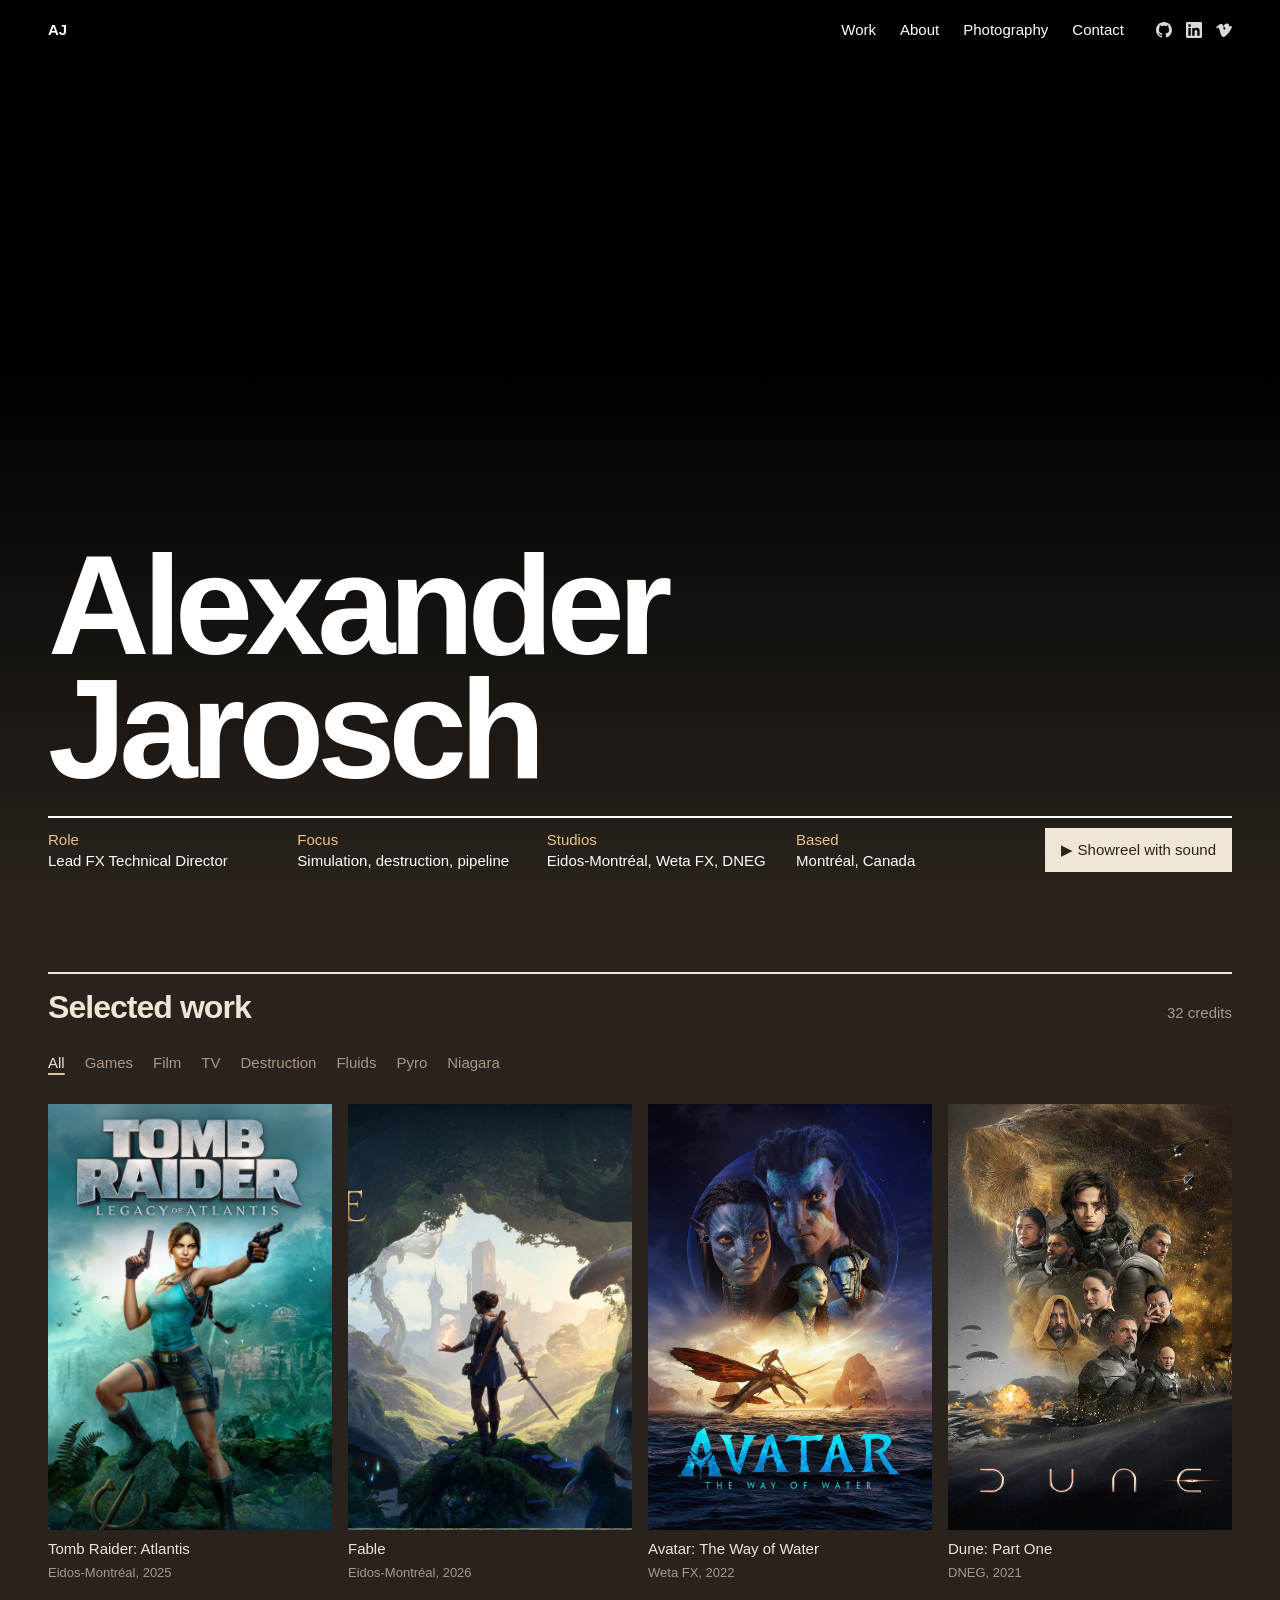
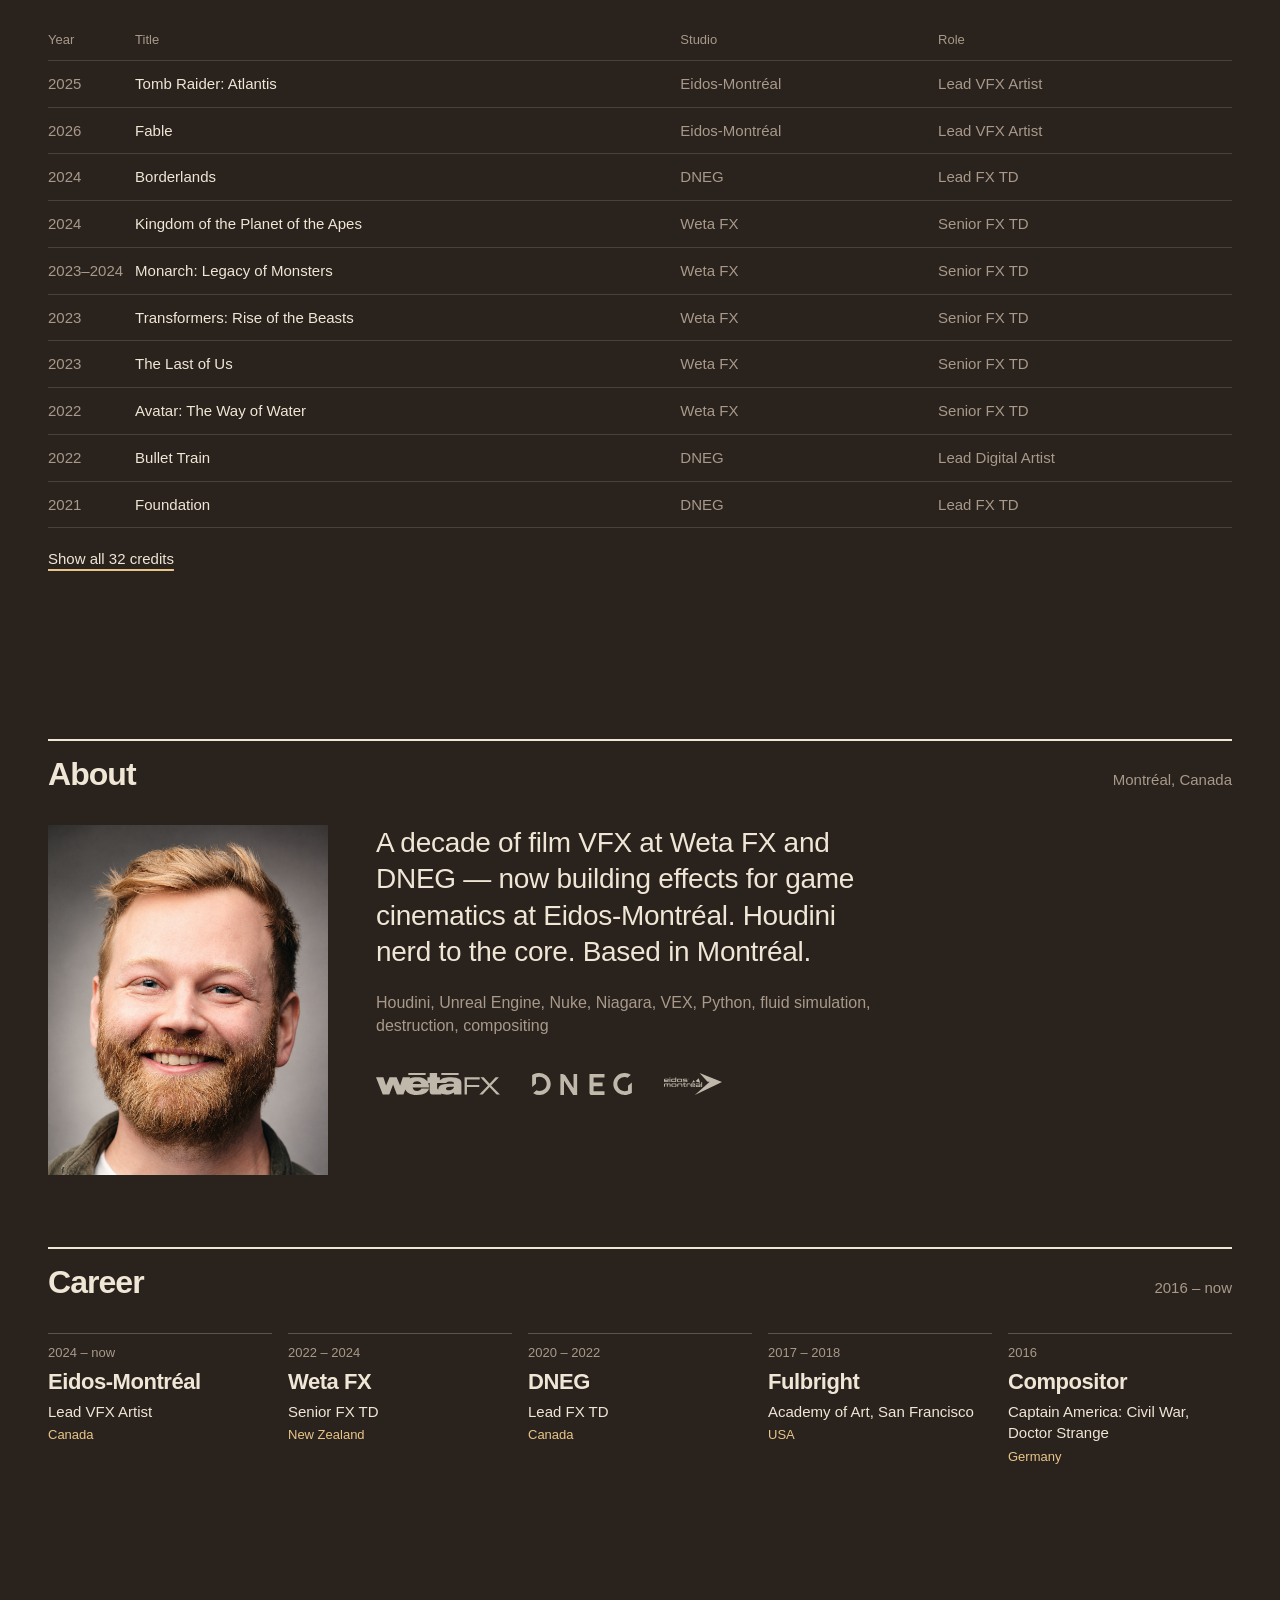
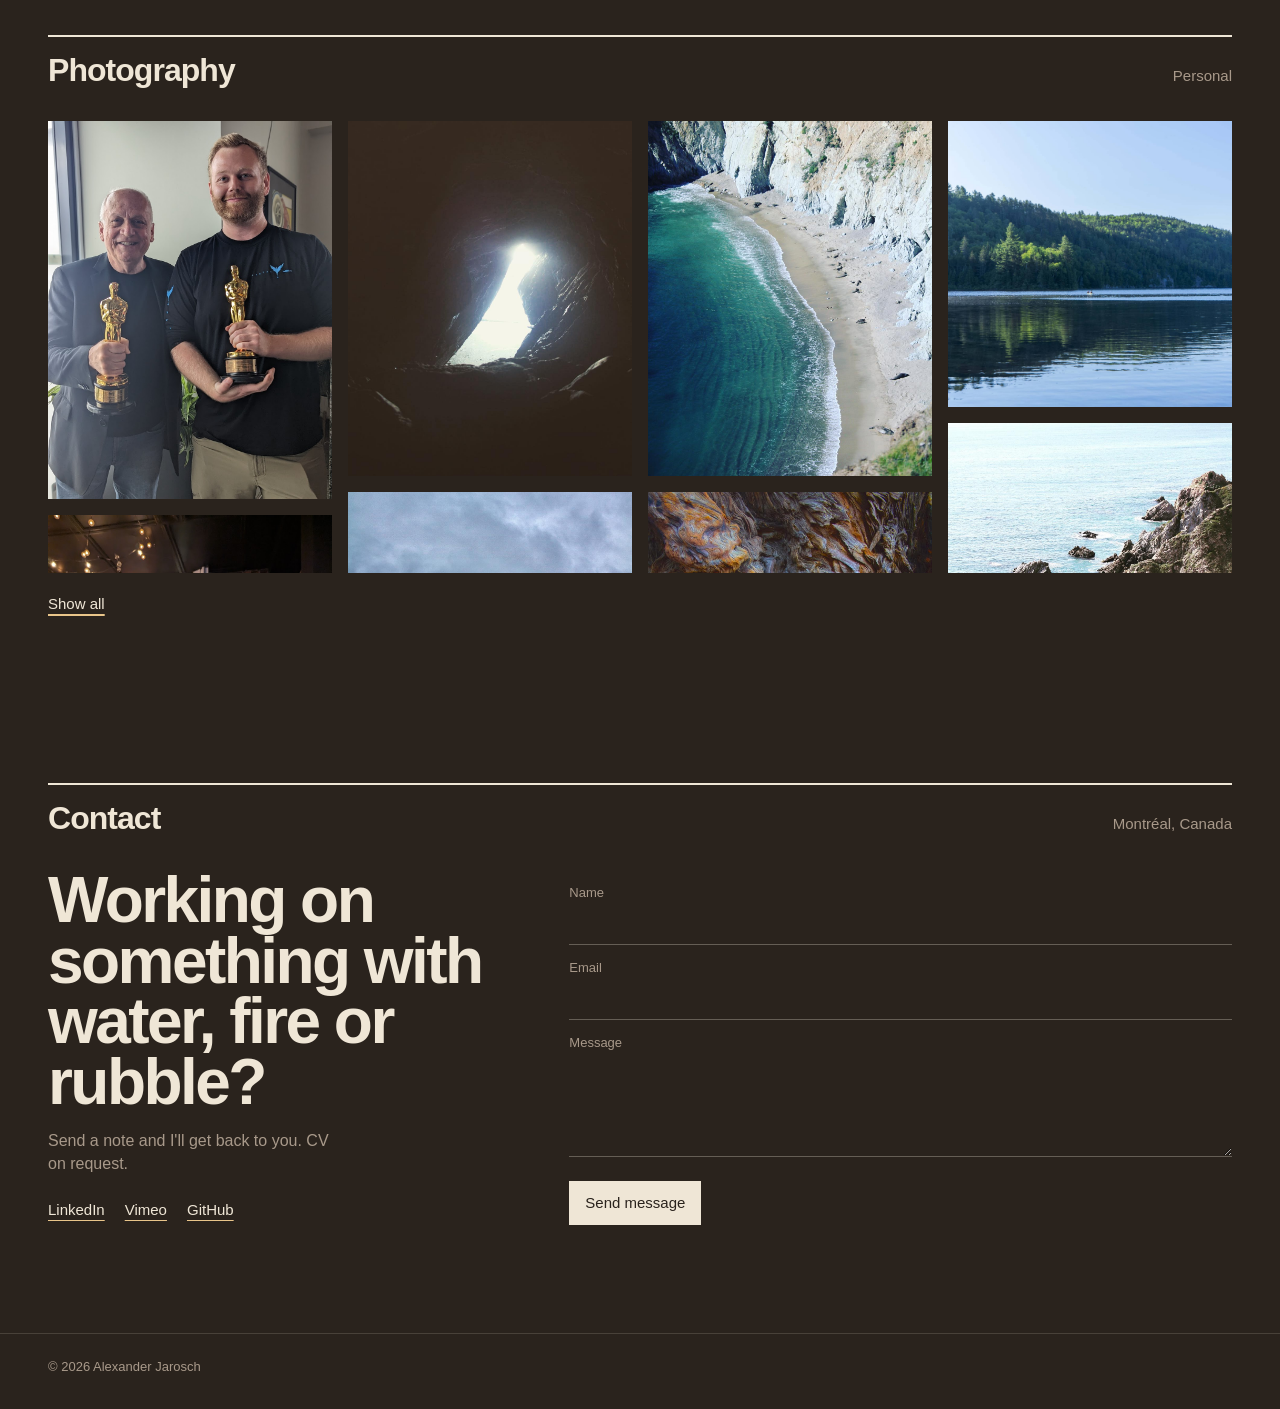
==== commit 20c8f281: "feat: fold credits list to 10 rows with show all / show fewer toggle Co-Authored-By: Claude Opus 5.5" ====
--- a/index.html
+++ b/index.html
@@ -100,6 +100,7 @@
         </thead>
         <tbody id="creditsTable"></tbody>
       </table>
+      <button class="text-link" id="creditsToggle" aria-controls="creditsTable"></button>
     </div>
   </section>
 
--- a/css/style.css
+++ b/css/style.css
@@ -1,1630 +1,283 @@
 /* ═══════════════════════════════════════════════
-   VARIABLES & RESET
+   jaroschfx.com — Swiss type on warm dark
+   One family (Inter Tight), one accent (--ink).
 ═══════════════════════════════════════════════ */
 :root {
-  --bg:           #0f1115;
-  --surface:      #171a20;
-  --surface-2:    #1f232b;
-  --surface-3:    #272d36;
-  --border:       rgba(237,241,245,.11);
-  --divider:      rgba(237,241,245,.07);
-  --text:         #edf1f5;
-  --muted:        #9aa3b2;
-  --faint:        #6f7887;
-  --accent:       #d86a2e;
-  --accent-hover: #f07a37;
-  --accent-soft:  rgba(216,106,46,.12);
-  --accent-line:  rgba(216,106,46,.38);
-  --font-display: 'Cabinet Grotesk', sans-serif;
-  --font-body:    'Satoshi', sans-serif;
-  --font-mono:    'Space Mono', monospace;
-  --nav-h:        68px;
-  --radius:       8px;
-  --transition:   180ms cubic-bezier(.16,1,.3,1);
+  --bg:      #2a231d;
+  --surface: #382f27;
+  --text:    #efe6d6;
+  --muted:   #a8998a;
+  --ink:     #e9c58a;
+  --hair:    rgba(239,230,214,.15);
+  --gutter:  clamp(16px, 4vw, 48px);
+  --nav-h:   60px;
+  --ease:    180ms cubic-bezier(.2,.7,.2,1);
 }
 
 *, *::before, *::after { box-sizing: border-box; margin: 0; padding: 0; }
-
-html { scroll-behavior: smooth; }
-
+html { scroll-behavior: smooth; scroll-padding-top: var(--nav-h); }
 body {
-  font-family: var(--font-body);
+  font-family: 'Inter Tight', sans-serif;
   background: var(--bg);
   color: var(--text);
-  line-height: 1.6;
+  line-height: 1.45;
   -webkit-font-smoothing: antialiased;
 }
-
-body::before {
-  content: "";
-  position: fixed;
-  inset: 0;
-  pointer-events: none;
-  z-index: 0;
-  opacity: .04;
-  background-image:
-    radial-gradient(circle at 25% 25%, currentColor 0.5px, transparent 0.6px),
-    radial-gradient(circle at 75% 75%, currentColor 0.5px, transparent 0.6px);
-  background-size: 18px 18px, 22px 22px;
+img { display: block; max-width: 100%; }
+a { color: inherit; text-decoration: none; }
+button { font: inherit; color: inherit; background: none; border: 0; cursor: pointer; }
+:focus-visible { outline: 2px solid var(--ink); outline-offset: 3px; }
+.pad { padding-left: var(--gutter); padding-right: var(--gutter); }
+.hidden, .clipped { display: none !important; }
+
+/* shared bits */
+.btn {
+  background: var(--text); color: var(--bg);
+  font-weight: 500; font-size: 15px;
+  padding: 11px 16px; white-space: nowrap;
+  transition: background var(--ease);
+}
+.btn:hover { background: var(--ink); }
+.text-link {
+  font-size: 15px; margin-top: 20px;
+  text-decoration: underline; text-decoration-color: var(--ink);
+  text-underline-offset: 5px; text-decoration-thickness: 2px;
+}
+.text-link:hover { color: var(--ink); }
+
+/* ── Nav ─────────────────────────────────────── */
+.nav {
+  position: fixed; top: 0; left: 0; right: 0; z-index: 100;
+  height: var(--nav-h);
+  display: flex; align-items: center; justify-content: space-between;
+  font-size: 15px; color: #fff;
+  transition: background var(--ease), color var(--ease);
+}
+.nav.scrolled { background: var(--bg); color: var(--text); border-bottom: 1px solid var(--hair); }
+.nav-logo { font-weight: 700; }
+.nav-menu { display: flex; align-items: center; gap: 32px; }
+.nav-links { display: flex; gap: 24px; }
+.nav-link:hover, .social-icon:hover { color: var(--ink); }
+.nav-socials { display: flex; gap: 14px; }
+.social-icon { display: flex; opacity: .85; }
+.nav-toggle { display: none; flex-direction: column; gap: 5px; padding: 8px 0 8px 8px; }
+.nav-toggle span { width: 20px; height: 2px; background: currentColor; }
+
+/* ── Hero ────────────────────────────────────── */
+.hero {
+  position: relative; height: 100vh; height: 100svh; min-height: 560px;
+  overflow: hidden; background: #000; color: #fff;
+  display: flex; flex-direction: column; justify-content: flex-end;
+}
+.hero-media, .hero-still { position: absolute; inset: 0; }
+.hero-media iframe {
+  position: absolute; top: 50%; left: 50%;
+  width: max(100vw, 177.78vh); height: max(100vh, 56.25vw);
+  transform: translate(-50%, -50%); border: 0; pointer-events: none;
+}
+.hero-still { display: none; width: 100%; height: 100%; object-fit: cover; }
+.hero::after {
+  content: ""; position: absolute; inset: 0;
+  background: linear-gradient(to top, var(--bg), transparent 60%);
+}
+.hero-content { position: relative; z-index: 1; }
+.hero-name {
+  font-weight: 700; font-size: clamp(56px, 11vw, 168px);
+  line-height: .88; letter-spacing: -0.05em;
+}
+.hero-facts {
+  display: grid; grid-template-columns: repeat(4, 1fr) auto; gap: 16px;
+  align-items: end; margin-top: 24px; padding: 10px 0 28px;
+  border-top: 2px solid #fff; font-size: 15px;
+}
+.hero-facts b { display: block; font-weight: 500; color: var(--ink); }
+
+@media (prefers-reduced-motion: reduce) {
+  html { scroll-behavior: auto; }
+  .hero-media { display: none; }
+  .hero-still { display: block; }
+}
+
+/* ── Sections ────────────────────────────────── */
+.section { padding-top: 72px; padding-bottom: 96px; }
+.section-head {
+  display: flex; justify-content: space-between; align-items: baseline; gap: 16px;
+  border-top: 2px solid var(--text); padding-top: 10px;
+}
+.section-head h2 { font-size: 32px; font-weight: 700; letter-spacing: -0.03em; }
+.section-head span { font-size: 15px; color: var(--muted); }
+.section-head--sub { margin-top: 72px; }
+
+/* filters */
+.filters { display: flex; flex-wrap: wrap; gap: 6px 20px; margin-top: 20px; font-size: 15px; }
+.filter-btn { color: var(--muted); padding: 2px 0; }
+.filter-btn:hover { color: var(--text); }
+.filter-btn.active {
   color: var(--text);
-  mix-blend-mode: soft-light;
-}
-
-img { display: block; width: 100%; height: 100%; object-fit: cover; }
-a   { color: inherit; text-decoration: none; }
-button { cursor: pointer; border: none; background: none; font: inherit; }
-
-
-/* ═══════════════════════════════════════════════
-   UTILITIES
-═══════════════════════════════════════════════ */
-.section-label {
-  font-family: var(--font-mono);
-  font-size: 11px;
-  letter-spacing: 0.2em;
-  text-transform: uppercase;
-  color: var(--accent);
-  margin-bottom: 10px;
-}
-
-.section-title {
-  font-family: var(--font-display);
-  font-size: clamp(28px, 4vw, 42px);
-  font-weight: 700;
-  letter-spacing: -0.02em;
-  color: var(--text);
-}
-
-/* accent text helper */
-.grad { color: var(--accent); }
-
-
-/* ═══════════════════════════════════════════════
-   NAVIGATION
-═══════════════════════════════════════════════ */
-.nav {
-  position: fixed;
-  top: 0; left: 0; right: 0;
-  z-index: 100;
-  height: var(--nav-h);
-  display: flex;
-  align-items: center;
-  justify-content: space-between;
-  padding: 0 clamp(20px, 5vw, 60px);
-  transition: background var(--transition), border-color var(--transition);
-  border-bottom: 1px solid transparent;
-}
-
-.nav.scrolled {
-  background: rgba(15, 17, 21, 0.88);
-  backdrop-filter: blur(14px);
-  -webkit-backdrop-filter: blur(14px);
-  border-bottom-color: var(--border);
-}
-
-.nav-logo {
-  font-family: var(--font-display);
-  font-size: 14px;
-  letter-spacing: 0.08em;
-  text-transform: uppercase;
-  color: var(--text);
-  flex-shrink: 0;
-}
-
-.nav-menu {
-  display: flex;
-  align-items: center;
-  gap: 36px;
-}
-
-.nav-links {
-  display: flex;
-  gap: 28px;
-}
-
-.nav-link {
-  font-size: 13px;
-  font-weight: 500;
-  letter-spacing: 0.06em;
-  color: var(--muted);
-  transition: color var(--transition);
-}
-.nav-link:hover { color: var(--text); }
-
-
-.nav-socials {
-  display: flex;
-  align-items: center;
-  gap: 16px;
-}
-
-.social-icon {
-  color: var(--muted);
-  transition: color var(--transition);
-  display: flex;
-  align-items: center;
-}
-.social-icon:hover { color: var(--text); }
-
-/* hamburger — mobile only */
-.nav-toggle {
-  display: none;
-  flex-direction: column;
-  gap: 5px;
-  padding: 4px;
-}
-.nav-toggle span {
-  display: block;
-  width: 22px;
-  height: 2px;
-  background: var(--muted);
-  border-radius: 2px;
-  transition: var(--transition);
-}
-
-
-/* ═══════════════════════════════════════════════
-   HERO — full-viewport Vimeo background
-═══════════════════════════════════════════════ */
-.hero {
-  position: relative;
-  min-height: 100svh;
-  display: flex;
-  align-items: flex-end;
-  overflow: hidden;
-}
-
-/* ember glow behind the text block */
-.hero::before {
-  content: '';
-  position: absolute;
-  bottom: 12%;
-  left: 0;
-  width: 50vw;
-  height: 50vw;
-  max-width: 680px;
-  max-height: 680px;
-  background: radial-gradient(circle, rgba(216,106,46,.13) 0%, transparent 65%);
-  pointer-events: none;
-  z-index: 2;
-}
-
-/* video layer */
-.hero-media {
-  position: absolute;
-  inset: 0;
-  --crop-bottom: 13%;
-  bottom: calc(-1 * var(--crop-bottom));
-  clip-path: inset(0 0 var(--crop-bottom) 0);
-}
-
-.hero-iframe-wrap {
-  position: absolute;
-  inset: 0;
-}
-
-.hero-iframe-wrap iframe {
-  position: absolute;
-  width: max(100%, 177.78vh);
-  height: max(56.25vw, 100%);
-  top: 50%; left: 50%;
-  transform: translate(-50%, -50%);
-  border: none;
-  pointer-events: none;
-}
-
-/* cinematic gradient overlay */
-.hero-media::after {
-  content: '';
-  position: absolute;
-  inset: 0;
-  z-index: 1;
-  background:
-    linear-gradient(to bottom,
-      rgba(15,17,21,.18) 0%,
-      rgba(15,17,21,.35) 40%,
-      rgba(15,17,21,.82) 78%,
-      rgba(15,17,21,1.0) 100%),
-    linear-gradient(to right,
-      rgba(6,8,18,.55) 0%,
-      rgba(6,8,18,.18) 40%,
-      transparent 65%);
-}
-
-/* content */
-.hero-content {
-  position: relative;
-  z-index: 3;
-  width: 100%;
-  padding: 0 clamp(20px, 8vw, 100px) clamp(48px, 8vh, 96px);
-}
-
-.hero-eyebrow {
-  display: flex;
-  align-items: center;
-  gap: 10px;
-  font-size: 12px;
-  font-weight: 700;
-  letter-spacing: 0.14em;
-  text-transform: uppercase;
-  color: var(--accent-hover);
-  margin-bottom: 18px;
-  text-shadow: 0 0 20px rgba(216,106,46,.4);
-}
-.hero-eyebrow::before {
-  content: '';
-  display: block;
-  width: 32px;
-  height: 1px;
-  background: var(--accent-hover);
-  opacity: .9;
-  flex-shrink: 0;
-}
-
-.hero-name {
-  font-family: var(--font-display);
-  font-size: clamp(56px, 11vw, 130px);
-  font-weight: 700;
-  line-height: 0.88;
-  letter-spacing: -0.04em;
-  color: var(--text);
-  margin-bottom: 24px;
-}
-
-.hero-tagline {
-  font-size: clamp(15px, 1.6vw, 20px);
-  font-weight: 400;
-  color: var(--muted);
-  margin-bottom: 36px;
-  max-width: 44ch;
-  line-height: 1.55;
-}
-
-.hero-actions {
-  display: flex;
-  gap: 16px;
-  flex-wrap: wrap;
-  align-items: center;
-}
-
-.hero-actions-secondary {
-  display: flex;
-  gap: 8px;
-  flex-wrap: wrap;
-  align-items: center;
-}
-
-/* ── Buttons ── */
-.btn-primary {
-  display: inline-flex;
-  align-items: center;
-  gap: 8px;
-  min-height: 48px;
-  padding: 12px 26px;
-  background: var(--accent);
-  color: #fff;
-  font-size: 13px;
-  font-weight: 700;
-  letter-spacing: 0.06em;
-  text-transform: uppercase;
-  border-radius: 999px;
-  border: 1px solid transparent;
-  transition: background var(--transition), transform var(--transition);
-}
-.btn-primary:hover { background: var(--accent-hover); transform: translateY(-1px); }
-
-.btn-ghost {
-  display: inline-flex;
-  align-items: center;
-  min-height: 48px;
-  padding: 12px 26px;
-  border: 1px solid rgba(237,241,245,.10);
-  background: rgba(237,241,245,.06);
-  color: var(--muted);
-  font-size: 13px;
-  font-weight: 600;
-  letter-spacing: 0.06em;
-  text-transform: uppercase;
-  border-radius: 999px;
-  backdrop-filter: blur(8px);
-  transition: background var(--transition), color var(--transition), transform var(--transition);
-}
-.btn-ghost:hover {
-  background: rgba(237,241,245,.12);
-  color: var(--text);
-  transform: translateY(-1px);
-}
-
-.btn-showreel {
-  display: inline-flex;
-  align-items: center;
-  gap: 10px;
-  min-height: 54px;
-  padding: 14px 34px;
-  background: var(--accent);
-  color: #fff;
-  font-family: var(--font-body);
-  font-size: 14px;
-  font-weight: 700;
-  letter-spacing: 0.06em;
-  text-transform: uppercase;
-  border-radius: 999px;
-  border: 1px solid transparent;
-  box-shadow: 0 0 32px rgba(216,106,46,.35);
-  transition: background var(--transition), box-shadow var(--transition), transform var(--transition);
-  cursor: pointer;
-}
-.btn-showreel:hover {
-  background: var(--accent-hover);
-  box-shadow: 0 0 48px rgba(216,106,46,.55);
-  transform: translateY(-2px);
-}
-
-.btn-sm {
-  min-height: 36px;
-  padding: 7px 16px;
-  font-size: 11px;
-}
-
-
-/* YouTube thumbnail — links out to YouTube (avoids Error 153 embedding restrictions) */
-.yt-preview {
-  position: relative;
-  display: block;
-  width: 100%;
-  height: 100%;
-  background: #000;
-  text-decoration: none;
-}
-.yt-preview img {
-  width: 100%;
-  height: 100%;
-  object-fit: cover;
-  display: block;
-  opacity: 0.85;
-  transition: opacity 0.2s;
-}
+  text-decoration: underline; text-decoration-color: var(--ink);
+  text-underline-offset: 5px; text-decoration-thickness: 2px;
+}
+
+/* highlights */
+.highlights { display: grid; grid-template-columns: repeat(4, 1fr); gap: 16px; margin-top: 28px; }
+.project-card { cursor: pointer; }
+.project-card .poster {
+  aspect-ratio: 2 / 3; background: var(--surface); overflow: hidden;
+}
+.project-card img { width: 100%; height: 100%; object-fit: cover; transition: opacity var(--ease); }
+.project-card:hover img { opacity: .8; }
+.project-card p { font-size: 15px; margin-top: 8px; }
+.project-card small { font-size: 13px; color: var(--muted); }
+.project-card:hover p { color: var(--ink); }
+
+/* credits table */
+.credits-block { margin-top: 48px; }
+.credits { width: 100%; border-collapse: collapse; font-size: 15px; }
+.credits th {
+  text-align: left; font-weight: 500; font-size: 13px; color: var(--muted);
+  padding: 0 12px 10px 0; border-bottom: 1px solid var(--hair);
+}
+.credits td { padding: 12px 12px 12px 0; border-bottom: 1px solid var(--hair); vertical-align: top; }
+.credit-row { cursor: pointer; transition: background var(--ease); }
+.credit-row:hover { background: var(--surface); }
+.credit-row td:first-child, .credit-row td:nth-child(3), .credit-row .col-role { color: var(--muted); }
+.credit-row td:first-child { width: 80px; white-space: nowrap; }
+
+/* ── About ───────────────────────────────────── */
+.about-inner { display: grid; grid-template-columns: 280px 1fr; gap: 48px; margin-top: 28px; }
+.about-photo img { width: 100%; aspect-ratio: 4 / 5; object-fit: cover; background: var(--surface); }
+.about-bio { font-size: clamp(20px, 2.2vw, 28px); line-height: 1.3; letter-spacing: -0.01em; max-width: 32ch; }
+.about-skills { margin-top: 20px; color: var(--muted); max-width: 60ch; }
+.studios-logos { display: flex; gap: 32px; align-items: center; margin-top: 36px; }
+.studio-logo { height: 22px; width: auto; filter: brightness(0) invert(.92) sepia(.25); opacity: .7; }
+
+.timeline { display: grid; grid-template-columns: repeat(5, 1fr); gap: 16px; margin-top: 28px; }
+.timeline > div { border-top: 1px solid rgba(239,230,214,.25); padding-top: 10px; font-size: 15px; display: flex; flex-direction: column; }
+.timeline .y { color: var(--muted); font-size: 13px; }
+.timeline b { font-size: 22px; font-weight: 700; letter-spacing: -0.02em; margin: 6px 0; line-height: 1.15; }
+.timeline .place { color: var(--ink); font-size: 13px; margin-top: 4px; }
+
+/* ── Photography ─────────────────────────────── */
+.photo-wrapper { overflow: hidden; }
+.photo-wrapper.collapsed { max-height: 480px; }
+.photo-grid { columns: 4; column-gap: 16px; margin-top: 28px; }
+.photo-item { break-inside: avoid; margin-bottom: 16px; position: relative; cursor: zoom-in; background: var(--surface); }
+.photo-item-thumb { width: 100%; transition: opacity var(--ease); user-select: none; -webkit-user-drag: none; }
+.photo-item:hover .photo-item-thumb { opacity: .8; }
+.photo-caption {
+  position: absolute; left: 0; right: 0; bottom: 0; padding: 8px 10px;
+  font-size: 13px; background: rgba(42,35,29,.85); opacity: 0; transition: opacity var(--ease);
+}
+.photo-item:hover .photo-caption { opacity: 1; }
+
+/* ── Contact ─────────────────────────────────── */
+.contact { display: grid; grid-template-columns: 5fr 7fr; gap: 48px; margin-top: 28px; }
+.contact-heading { font-size: clamp(36px, 5vw, 64px); font-weight: 700; line-height: .95; letter-spacing: -0.04em; }
+.contact-sub { color: var(--muted); margin-top: 16px; max-width: 34ch; }
+.contact-links { display: flex; gap: 20px; margin-top: 24px; font-size: 15px; }
+.contact-links a { text-decoration: underline; text-decoration-color: var(--ink); text-underline-offset: 5px; }
+.contact-links a:hover { color: var(--ink); }
+.contact-form { display: grid; }
+.contact-form label { font-size: 13px; color: var(--muted); padding-top: 14px; }
+.contact-form input, .contact-form textarea {
+  background: transparent; border: 0; border-bottom: 1px solid rgba(239,230,214,.3);
+  color: var(--text); font: 18px 'Inter Tight', sans-serif; padding: 8px 0 12px; resize: vertical;
+}
+.contact-form input:focus, .contact-form textarea:focus { outline: none; border-bottom-color: var(--ink); }
+.contact-form .btn { justify-self: start; margin-top: 24px; }
+.form-status { font-size: 15px; margin-top: 12px; color: var(--muted); }
+.form-status.success { color: var(--ink); }
+.form-status.error { color: #e8a090; }
+
+.footer { padding-top: 24px; padding-bottom: 32px; font-size: 13px; color: var(--muted); border-top: 1px solid var(--hair); }
+
+/* ── Project modal ───────────────────────────── */
+.modal-overlay {
+  position: fixed; inset: 0; z-index: 200;
+  background: rgba(20,16,13,.92);
+  display: flex; align-items: center; justify-content: center; padding: 24px;
+  opacity: 0; visibility: hidden; pointer-events: none; transition: opacity var(--ease), visibility 0s var(--ease);
+}
+.modal-overlay.open { opacity: 1; visibility: visible; pointer-events: all; transition: opacity var(--ease); }
+.modal {
+  position: relative; width: 100%; max-width: 900px; max-height: 90dvh; overflow-y: auto;
+  background: var(--surface);
+}
+.modal-close {
+  position: absolute; top: 12px; right: 12px; z-index: 2;
+  width: 36px; height: 36px; display: flex; align-items: center; justify-content: center;
+  background: var(--bg); color: var(--text);
+}
+.modal-close:hover { color: var(--ink); }
+.modal-media { aspect-ratio: 16 / 9; background: #000; }
+.modal-media iframe, .modal-media img { width: 100%; height: 100%; border: 0; object-fit: cover; }
+.modal--poster { display: flex; max-height: 88dvh; overflow: hidden; }
+.modal--poster .modal-media { aspect-ratio: auto; width: 40%; flex-shrink: 0; }
+.modal--poster .modal-media img { object-position: center top; }
+.modal--poster .modal-body { flex: 1; overflow-y: auto; align-self: center; }
+.modal-body { padding: 28px 32px 36px; }
+.modal-tags { display: flex; gap: 12px; font-size: 13px; color: var(--muted); margin-bottom: 10px; }
+.modal-tag-year::before { content: "· "; }
+.modal-award { font-size: 13px; color: var(--ink); margin-bottom: 4px; }
+.modal-award-star { margin-right: 6px; }
+.modal-title { font-size: clamp(28px, 4vw, 44px); font-weight: 700; line-height: 1; letter-spacing: -0.03em; margin-top: 12px; }
+.modal-role { color: var(--muted); margin-top: 10px; }
+.modal-description { margin-top: 18px; max-width: 60ch; }
+.modal-tools { margin-top: 18px; font-size: 15px; color: var(--muted); }
+.modal-tools strong { color: var(--text); font-weight: 500; }
+
+.yt-preview { position: relative; display: block; width: 100%; height: 100%; }
+.yt-preview img { opacity: .85; transition: opacity var(--ease); }
 .yt-preview:hover img { opacity: 1; }
-.yt-play-btn {
-  position: absolute;
-  inset: 0;
-  display: flex;
-  flex-direction: column;
-  align-items: center;
-  gap: 10px;
-}
-.yt-play-btn svg {
-  width: 72px;
-  height: 72px;
-  filter: drop-shadow(0 2px 12px rgba(0,0,0,0.7));
-  transition: transform 0.2s;
-}
-.yt-label {
-  font-family: var(--font-mono);
-  font-size: 11px;
-  letter-spacing: 0.12em;
-  text-transform: uppercase;
-  color: rgba(255,255,255,0.7);
-  opacity: 0;
-  transform: translateY(4px);
-  transition: opacity 0.2s, transform 0.2s;
-}
-.yt-preview:hover .yt-play-btn svg { transform: scale(1.1); }
-.yt-preview:hover .yt-label { opacity: 1; transform: translateY(0); }
-
-/* scroll hint */
-.scroll-hint {
-  position: absolute;
-  bottom: 2.5rem;
-  right: clamp(20px, 5vw, 60px);
-  z-index: 3;
-  display: flex;
-  flex-direction: column;
-  align-items: center;
-  gap: .5rem;
-  color: var(--faint);
-  font-size: 11px;
-  letter-spacing: 0.14em;
-  text-transform: uppercase;
-}
-.scroll-hint::after {
-  content: '';
-  width: 1px;
-  height: 3rem;
-  background: linear-gradient(to bottom, var(--faint), transparent);
-  animation: scrollPulse 2s ease-in-out infinite;
-}
-@keyframes scrollPulse {
-  0%, 100% { opacity: .4; }
-  50%       { opacity: 1;  }
-}
-
-
-/* ═══════════════════════════════════════════════
-   PROJECTS
-═══════════════════════════════════════════════ */
-.projects {
-  padding: 100px clamp(20px, 6vw, 80px);
-}
-
-.section-header {
-  margin-bottom: 32px;
-}
-
-/* ── Filter bar & Controls ── */
-.projects-controls {
-  display: flex;
-  justify-content: space-between;
-  align-items: center;
-  gap: 16px;
-  margin-bottom: 28px;
-  flex-wrap: wrap;
-}
-
-.filter-bar {
-  display: flex;
-  gap: 8px;
-  flex-wrap: wrap;
-}
-
-.search-box {
-  position: relative;
-  display: flex;
-  align-items: center;
-  flex-grow: 1;
-  max-width: 320px;
-  min-width: 200px;
-  background: var(--surface-2);
-  border: 1px solid var(--border);
-  border-radius: 100px;
-  padding: 0 16px 0 36px;
-  height: 34px;
-  transition: border-color var(--transition), box-shadow var(--transition);
-}
-@media (max-width: 768px) {
-  .projects-controls {
-    flex-direction: column;
-    align-items: stretch;
-    gap: 12px;
-  }
-  .search-box {
-    max-width: 100%;
-  }
-}
-.search-box:focus-within {
-  border-color: var(--accent);
-}
-.search-icon {
-  position: absolute;
-  left: 14px;
-  color: var(--faint);
-  pointer-events: none;
-  transition: color var(--transition);
-}
-.search-box:focus-within .search-icon {
-  color: var(--accent);
-}
-.search-box input {
-  width: 100%;
-  border: none;
-  background: transparent;
-  color: var(--text);
-  font-family: var(--font-body);
-  font-size: 13px;
-  outline: none;
-}
-.search-box input::placeholder {
-  color: var(--faint);
-}
-.clear-search-btn {
-  position: absolute;
-  right: 12px;
-  background: none;
-  border: none;
-  color: var(--muted);
-  font-size: 18px;
-  cursor: pointer;
-  display: flex;
-  align-items: center;
-  justify-content: center;
-  padding: 0;
-  width: 16px;
-  height: 16px;
-  transition: color var(--transition);
-}
-.clear-search-btn:hover {
-  color: var(--text);
-}
-
-.filter-btn {
-  flex-shrink: 0;
-  padding: 7px 16px;
-  border-radius: 100px;
-  border: 1px solid var(--border);
-  background: transparent;
-  color: var(--muted);
-  font-family: var(--font-mono);
-  font-size: 10px;
-  letter-spacing: 0.12em;
-  text-transform: uppercase;
-  cursor: pointer;
-  transition: border-color var(--transition), color var(--transition), background var(--transition);
-}
-.filter-btn:hover {
-  border-color: var(--muted);
-  color: var(--text);
-}
-.filter-btn.active {
-  background: var(--accent);
-  border-color: transparent;
-  color: #fff;
-}
-
-/* ── Section sub-labels ── */
-.projects-sublabel {
-  font-family: var(--font-mono);
-  font-size: 10px;
-  letter-spacing: 0.18em;
-  text-transform: uppercase;
-  color: var(--muted);
-  margin-bottom: 14px;
-}
-
-.filmography-header {
-  margin-top: 44px;
-}
-
-/* ── Grids ── */
-.projects-grid {
-  display: grid;
-  grid-template-columns: repeat(8, 1fr);
-  gap: 10px;
-}
-
-.featured-grid {
-  display: grid;
-  grid-template-columns: repeat(4, 1fr);
-  gap: 16px;
-  margin-bottom: 4px;
-}
-
-/* ── Project Card ── */
-.project-card {
-  cursor: pointer;
-  border-radius: var(--radius);
-  overflow: hidden;
-  background: var(--surface);
-  border: 1px solid var(--border);
-  transition: border-color var(--transition), transform var(--transition);
-  opacity: 0;
-  transform: translateY(20px);
-}
-
-.project-card.visible {
-  opacity: 1;
-  transform: translateY(0);
-  transition: opacity 0.45s ease, transform 0.45s ease, border-color var(--transition);
-}
-
-.project-card.hidden { display: none; }
-
-.project-card:hover {
-  border-color: rgba(216,106,46, 0.4);
-  transform: translateY(-3px);
-}
-
-/* featured cards get a warm accent border */
-.project-card.featured-card        { border-color: rgba(216,106,46, 0.18); }
-.project-card.featured-card:hover  { border-color: rgba(216,106,46, 0.55); transform: translateY(-3px); }
-
-.card-inner { display: flex; flex-direction: column; height: 100%; }
-
-/* poster — 2:3 */
-.card-media {
-  position: relative;
-  aspect-ratio: 2 / 3;
-  overflow: hidden;
-  background: linear-gradient(135deg, var(--surface) 0%, #1a1a2e 50%, #130d1f 100%);
-}
-.card-media img {
-  width: 100%; height: 100%;
-  object-fit: cover; display: block;
-  transition: transform 0.5s ease;
-}
-.project-card:hover .card-media img { transform: scale(1.04); }
-
-/* hover overlay */
-.card-overlay {
-  position: absolute; inset: 0;
-  background: rgba(15,17,21, 0.65);
+.yt-play-btn { position: absolute; inset: 0; display: flex; flex-direction: column; align-items: center; justify-content: center; gap: 10px; }
+.yt-play-btn svg { width: 68px; }
+.yt-label { font-size: 15px; }
+
+/* ── Photo lightbox ──────────────────────────── */
+.photo-lightbox {
+  position: fixed; inset: 0; z-index: 300; background: rgba(20,16,13,.96);
   display: flex; align-items: center; justify-content: center;
-  opacity: 0;
-  transition: opacity var(--transition);
-}
-.project-card:hover .card-overlay { opacity: 1; }
-
-.card-overlay-inner {
-  display: flex; flex-direction: column;
-  align-items: center; gap: 10px;
-}
-
-.overlay-play {
-  width: 44px; height: 44px;
-  border-radius: 50%;
-  border: 1.5px solid rgba(255,255,255,0.35);
-  display: flex; align-items: center; justify-content: center;
-  color: #fff;
-}
-
-.overlay-cta {
-  font-size: 11px; font-weight: 600;
-  letter-spacing: 0.14em; text-transform: uppercase;
-  color: rgba(255,255,255,0.85);
-}
-
-/* card footer */
-.card-footer {
-  padding: 13px 14px 15px;
-  display: flex; align-items: flex-start;
-  justify-content: space-between; gap: 10px; flex: 1;
-}
-
-.card-title-text {
-  font-size: 13px; font-weight: 600;
-  color: var(--text); margin-bottom: 3px; line-height: 1.3;
-}
-
-.card-meta-text {
-  font-family: var(--font-mono); font-size: 10px;
-  color: var(--muted); letter-spacing: 0.04em;
-}
-
-.card-type-badge {
-  flex-shrink: 0;
-  font-family: var(--font-mono); font-size: 9px;
-  letter-spacing: 0.1em; text-transform: uppercase;
-  color: var(--muted);
-  border: 1px solid rgba(216,106,46, 0.3);
-  padding: 3px 8px; border-radius: 3px;
-  margin-top: 2px; white-space: nowrap;
-}
-
-.featured-card .card-type-badge {
-  color: var(--accent);
-  border-color: rgba(216,106,46, 0.3);
-}
-
-/* ── Veil / filmography reveal ── */
-.all-projects-wrapper { position: relative; }
-
-.all-projects-wrapper.collapsed {
-  max-height: 520px;
-  overflow: hidden;
-}
-
-.projects-veil {
-  position: absolute;
-  bottom: 0; left: 0; right: 0;
-  height: 260px;
-  background: linear-gradient(
-    to bottom,
-    transparent 0%,
-    rgba(15,17,21, 0.72) 48%,
-    rgba(15,17,21, 0.97) 100%
-  );
-  display: flex;
-  align-items: flex-end;
-  justify-content: center;
-  padding-bottom: 28px;
-  transition: opacity 0.35s ease;
-}
-
-.all-projects-wrapper.expanded .projects-veil {
-  opacity: 0;
-  pointer-events: none;
-}
-
-.veil-btn {
-  display: flex; align-items: center; gap: 10px;
-  background: rgba(19, 19, 31, 0.85);
-  border: 1px solid var(--border);
-  color: var(--text);
-  font-family: var(--font-mono); font-size: 10px;
-  letter-spacing: 0.14em; text-transform: uppercase;
-  padding: 10px 22px; border-radius: 100px;
-  cursor: pointer;
-  backdrop-filter: blur(10px);
-  -webkit-backdrop-filter: blur(10px);
-  transition: border-color var(--transition), color var(--transition);
-}
-.veil-btn:hover { border-color: var(--accent); color: var(--accent); }
-
-.veil-btn svg { transition: transform 0.3s ease; }
-.all-projects-wrapper.expanded .veil-btn svg { transform: rotate(180deg); }
-
-.collapse-btn {
-  display: none;
-  margin: 28px auto 0;
-  background: transparent;
-  border: 1px solid var(--border);
-  color: var(--muted);
-  font-family: var(--font-mono); font-size: 10px;
-  letter-spacing: 0.14em; text-transform: uppercase;
-  padding: 8px 20px; border-radius: 100px;
-  cursor: pointer;
-  transition: border-color var(--transition), color var(--transition);
-}
-.collapse-btn:hover { border-color: var(--muted); color: var(--text); }
-.all-projects-wrapper.expanded .collapse-btn { display: block; }
-
-
-/* ═══════════════════════════════════════════════
-   ABOUT
-═══════════════════════════════════════════════ */
-.about {
-  padding: 100px clamp(20px, 6vw, 80px);
-  border-top: 1px solid var(--border);
-}
-
-.about-inner {
-  display: grid;
-  grid-template-columns: 280px 1fr;
-  gap: 64px;
-  align-items: start;
-  max-width: 1100px;
-}
-
-.about-photo {
-  position: sticky;
-  top: calc(var(--nav-h) + 24px);
-}
-
-.about-photo img,
-.photo-placeholder {
-  width: 100%;
-  aspect-ratio: 3 / 4;
-  border-radius: var(--radius);
-  object-fit: cover;
-}
-
-.photo-placeholder {
-  background: var(--surface);
-  border: 1px solid var(--border);
-  display: flex;
-  align-items: center;
-  justify-content: center;
-  font-family: var(--font-mono);
-  font-size: 11px;
-  letter-spacing: 0.15em;
-  text-transform: uppercase;
-  color: var(--muted);
-}
-
-.about-name {
-  font-family: var(--font-display);
-  font-size: clamp(28px, 4vw, 44px);
-  font-weight: 700;
-  letter-spacing: -0.02em;
-  margin: 10px 0 6px;
-}
-
-.about-role {
-  font-family: var(--font-mono);
-  font-size: 12px;
-  letter-spacing: 0.1em;
-  color: var(--muted);
-  margin-bottom: 24px;
-}
-
-.about-bio {
-  font-size: 16px;
-  font-weight: 300;
-  color: rgba(240, 240, 240, 0.75);
-  line-height: 1.8;
-  max-width: 560px;
-  margin-bottom: 32px;
-}
-
-.about-skills {
-  display: flex;
-  flex-wrap: wrap;
-  gap: 8px;
-}
-
-.skill-tag {
-  font-family: var(--font-mono);
-  font-size: 10px;
-  letter-spacing: 0.1em;
-  text-transform: uppercase;
-  color: var(--accent);
-  border: 1px solid rgba(216,106,46, 0.25);
-  padding: 5px 12px;
-  border-radius: 3px;
-  cursor: pointer;
-  transition: border-color var(--transition), color var(--transition), background var(--transition);
-}
-.skill-tag:hover {
-  border-color: var(--accent);
-  background: var(--accent-soft);
-  color: var(--text);
-}
-
-/* ── Career Timeline ── */
-.about-timeline {
-  margin-top: 40px;
-}
-.timeline-label {
-  font-family: var(--font-mono);
-  font-size: 11px;
-  letter-spacing: 0.15em;
-  text-transform: uppercase;
-  color: var(--muted);
-  margin-bottom: 20px;
-  border-bottom: 1px solid var(--divider);
-  padding-bottom: 8px;
-}
-.timeline-items {
-  display: flex;
-  flex-direction: column;
-  gap: 0;
-}
-.timeline-item {
-  display: grid;
-  grid-template-columns: 120px 24px 1fr;
-  align-items: start;
-}
-.timeline-date {
-  display: flex;
-  flex-direction: column;
-  gap: 2px;
-  padding-top: 2px;
-}
-.timeline-year {
-  font-family: var(--font-mono);
-  font-size: 11px;
-  color: var(--text);
-  font-weight: 500;
-}
-.timeline-location {
-  font-family: var(--font-mono);
-  font-size: 9px;
-  color: var(--muted);
-  letter-spacing: 0.02em;
-}
-.timeline-dot-wrap {
-  display: flex;
-  flex-direction: column;
-  align-items: center;
-  height: 100%;
-}
-.timeline-dot {
-  width: 6px;
-  height: 6px;
-  border-radius: 50%;
-  background-color: var(--accent);
-  margin-top: 6px;
-  border: 1px solid var(--accent);
-}
-.timeline-line {
-  flex-grow: 1;
-  width: 1px;
-  background-color: var(--divider);
-  margin-top: 6px;
-  margin-bottom: 6px;
-  min-height: 30px;
-}
-.timeline-content {
-  padding-bottom: 24px;
-}
-.timeline-item:last-child .timeline-content {
-  padding-bottom: 0;
-}
-.timeline-item:last-child .timeline-line {
-  display: none;
-}
-.timeline-title {
-  font-size: 13px;
-  font-weight: 500;
-  color: var(--text);
-  margin-bottom: 4px;
-  display: flex;
-  align-items: center;
-}
-.timeline-logo {
-  display: inline-block;
-  height: 14px;
-  width: auto;
-  object-fit: contain;
-  margin-left: 8px;
-  filter: brightness(0) invert(1);
-  opacity: 0.45;
-  transition: opacity var(--transition);
-}
-.timeline-logo-eidos {
-  height: 18px;
-}
-.timeline-logo:hover {
-  opacity: 0.8;
-}
-.timeline-desc {
-  font-size: 12px;
-  color: var(--muted);
-  line-height: 1.5;
-}
-
-/* ═══════════════════════════════════════════════
-   STUDIOS STRIP
-═══════════════════════════════════════════════ */
-.studios-strip {
-  margin-top: 28px;
-  padding-top: 24px;
-  border-top: 1px solid var(--divider);
-  display: flex;
-  align-items: center;
-  gap: 32px;
-  flex-wrap: wrap;
-}
-
-.studios-label {
-  font-family: var(--font-mono);
-  font-size: 10px;
-  letter-spacing: 0.18em;
-  text-transform: uppercase;
-  color: var(--faint);
-  flex-shrink: 0;
-}
-
-.studios-logos {
-  display: flex;
-  align-items: center;
-  gap: 48px;
-  flex-wrap: wrap;
-}
-
-.studio-logo {
-  display: block;
-  width: auto;
-  height: 22px;
-  object-fit: contain;
-  filter: brightness(0) invert(1);
-  opacity: 0.3;
-  transition: opacity var(--transition);
-}
-
-.studio-logo:hover { opacity: 0.7; }
-
-
-/* ═══════════════════════════════════════════════
-   FOOTER / CONTACT
-═══════════════════════════════════════════════ */
-.footer {
-  padding: 80px clamp(20px, 6vw, 80px) 48px;
-  border-top: 1px solid var(--border);
-}
-
-.footer-inner {}
-
-.footer-top {
-  margin-bottom: 48px;
-}
-
-.footer-contact-links {
-  display: flex;
-  flex-direction: column;
-  align-items: flex-start;
-  gap: 0;
-}
-
-.footer-heading {
-  font-family: var(--font-display);
-  font-size: clamp(32px, 5vw, 60px);
-  font-weight: 700;
-  letter-spacing: -0.03em;
-  margin-bottom: 16px;
-  background: linear-gradient(90deg, #f07235 0%, #c04daa 100%);
-  -webkit-background-clip: text;
-  -webkit-text-fill-color: transparent;
-  background-clip: text;
-}
-
-.footer-sub {
-  font-size: 15px;
-  color: var(--faint);
-  margin-bottom: 24px;
-}
-
-.footer-cv {
-  display: inline-flex;
-  align-items: center;
-  gap: 6px;
-  margin-top: 20px;
-  font-family: var(--font-mono);
-  font-size: 10px;
-  letter-spacing: 0.14em;
-  text-transform: uppercase;
-  color: var(--faint);
-  border-bottom: 1px solid var(--divider);
-  padding-bottom: 2px;
-  transition: color var(--transition), border-color var(--transition);
-}
-.footer-cv:hover { color: var(--muted); border-color: var(--muted); }
-
-.footer-email {
-  font-size: clamp(15px, 2vw, 20px);
-  font-weight: 300;
-  color: var(--muted);
-  border-bottom: 1px solid var(--border);
-  padding-bottom: 2px;
-  transition: color var(--transition), border-color var(--transition);
-}
-.footer-email:hover { color: var(--text); border-color: var(--muted); }
-
-.contact-form {
-  display: flex;
-  flex-direction: column;
-  gap: 14px;
-  max-width: 520px;
-  margin-top: 28px;
-}
-
-.form-row {
-  display: flex;
-  gap: 14px;
-}
-
-.form-row .form-input { flex: 1; }
-
-.form-input {
-  width: 100%;
-  background: transparent;
-  border: 1px solid var(--border);
-  border-radius: 6px;
-  padding: 12px 14px;
-  font-family: var(--font-body);
-  font-size: 14px;
-  color: var(--text);
-  transition: border-color var(--transition);
-}
-
-.form-input::placeholder { color: var(--faint); }
-
-.form-input:focus {
-  outline: none;
-  border-color: var(--accent-line);
-}
-
-.form-textarea {
-  resize: vertical;
-  min-height: 100px;
-}
-
-.form-note {
-  font-family: var(--font-mono);
-  font-size: 12px;
-  color: var(--faint);
-  margin: 0;
-}
-
-.form-submit {
-  align-self: flex-start;
-  cursor: pointer;
-  background: transparent;
-}
-
-.form-status {
-  font-family: var(--font-mono);
-  font-size: 12px;
-  color: var(--muted);
-  margin: 0;
-  min-height: 16px;
-}
-
-.form-status.success { color: var(--accent); }
-.form-status.error { color: #e0786a; }
-
-.footer-divider {
-  height: 1px;
-  background: var(--border);
-  margin-bottom: 28px;
-}
-
-.footer-bottom {
-  display: flex;
-  align-items: center;
-  justify-content: space-between;
-  gap: 20px;
-}
-
-.footer-copy {
-  font-family: var(--font-mono);
-  font-size: 11px;
-  color: var(--muted);
-  letter-spacing: 0.08em;
-}
-
-.footer-socials {
-  display: flex;
-  gap: 18px;
-}
-
-
-/* ═══════════════════════════════════════════════
-   MODAL
-═══════════════════════════════════════════════ */
-.modal-overlay {
-  position: fixed;
-  inset: 0;
-  z-index: 200;
-  background: rgba(7, 7, 14, 0.88);
-  backdrop-filter: blur(8px);
-  -webkit-backdrop-filter: blur(8px);
-  display: flex;
-  align-items: center;
-  justify-content: center;
-  padding: 24px;
-  opacity: 0;
-  pointer-events: none;
-  transition: opacity 0.25s ease;
-}
-
-.modal-overlay.open {
-  opacity: 1;
-  pointer-events: all;
-}
-
-.modal {
-  background: var(--surface);
-  border: 1px solid var(--border);
-  border-radius: 12px;
-  width: 100%;
-  max-width: 860px;
-  max-height: 90dvh;
-  overflow-y: auto;
-  position: relative;
-  transform: translateY(20px) scale(0.98);
-  transition: transform 0.25s cubic-bezier(0.4, 0, 0.2, 1);
-  scrollbar-width: thin;
-  scrollbar-color: var(--border) transparent;
-}
-
-.modal-overlay.open .modal {
-  transform: translateY(0) scale(1);
-}
-
-.modal-close {
-  position: absolute;
-  top: 16px;
-  right: 16px;
-  z-index: 10;
-  width: 36px;
-  height: 36px;
-  border-radius: 50%;
-  background: rgba(30, 30, 48, 0.9);
-  border: 1px solid var(--border);
-  color: var(--muted);
-  display: flex;
-  align-items: center;
-  justify-content: center;
-  transition: color var(--transition), border-color var(--transition);
-}
-.modal-close:hover { color: var(--text); border-color: var(--muted); }
-
-/* video / poster area */
-.modal-media {
-  width: 100%;
-  aspect-ratio: 16 / 9;
-  background: #000;
-  border-radius: 12px 12px 0 0;
-  overflow: hidden;
-}
-
-.modal-media iframe {
-  width: 100%;
-  height: 100%;
-  border: none;
-  display: block;
-}
-
-/* poster-only layout: side by side */
-.modal--poster {
-  display: flex;
-  flex-direction: row;
-  align-items: stretch;
-  max-height: 88dvh;
-  overflow: hidden;
-}
-
-.modal--poster .modal-media {
-  aspect-ratio: unset;
-  width: 42%;
-  flex-shrink: 0;
-  border-radius: 12px 0 0 12px;
-  overflow: hidden;
-  background: #000;
-}
-
-.modal--poster .modal-media img {
-  width: 100%;
-  height: 100%;
-  object-fit: cover;
-  object-position: center top;
-  display: block;
-  border: none;
-}
-
-.modal--poster .modal-body {
-  flex: 1;
-  overflow-y: auto;
-  padding: 36px 36px 40px;
-  scrollbar-width: thin;
-  scrollbar-color: var(--border) transparent;
-  display: flex;
-  flex-direction: column;
-  justify-content: center;
-}
-
-.modal-media .modal-poster-fallback {
-  width: 100%;
-  height: 100%;
-  background: linear-gradient(135deg, var(--surface) 0%, #1a1a2e 60%, #130d1f 100%);
-  display: flex;
-  align-items: center;
-  justify-content: center;
-  font-family: var(--font-mono);
-  font-size: 11px;
-  letter-spacing: 0.15em;
-  text-transform: uppercase;
-  color: var(--muted);
-}
-
-/* modal text content */
-.modal-body {
-  padding: 28px 32px 36px;
-}
-
-.modal-tags {
-  display: flex;
-  gap: 8px;
-  flex-wrap: wrap;
-  margin-bottom: 14px;
-}
-
-.modal-tag {
-  font-family: var(--font-mono);
-  font-size: 9px;
-  letter-spacing: 0.12em;
-  text-transform: uppercase;
-  padding: 4px 10px;
-  border-radius: 3px;
-}
-
-.modal-tag-type {
-  color: var(--muted);
-  border: 1px solid rgba(216,106,46, 0.3);
-}
-
-.modal-tag-year {
-  color: var(--muted);
-  border: 1px solid var(--border);
-}
-
-.modal-award {
-  display: flex;
-  align-items: center;
-  gap: 7px;
-  font-family: var(--font-mono);
-  font-size: 10px;
-  letter-spacing: 0.13em;
-  text-transform: uppercase;
-  color: #c9a84c;
-  margin-bottom: 10px;
-}
-
-.modal-award-star {
-  font-size: 11px;
-  opacity: 0.85;
-}
-
-.modal-title {
-  font-size: clamp(22px, 3vw, 30px);
-  font-weight: 700;
-  letter-spacing: -0.02em;
-  margin-bottom: 6px;
-}
-
-.modal-role {
-  font-family: var(--font-mono);
-  font-size: 11px;
-  color: var(--accent);
-  letter-spacing: 0.1em;
-  margin-bottom: 16px;
-}
-
-.modal-description {
-  font-size: 15px;
-  font-weight: 300;
-  color: rgba(240, 240, 240, 0.75);
-  line-height: 1.8;
-  margin-bottom: 20px;
-}
-
-.modal-tools {
-  font-family: var(--font-mono);
-  font-size: 10px;
-  color: var(--muted);
-  letter-spacing: 0.08em;
-}
-
-.modal-tools strong {
-  color: var(--text);
-  font-weight: 700;
-}
-
-
-/* ═══════════════════════════════════════════════
-   PHOTOGRAPHY
-═══════════════════════════════════════════════ */
-.photography {
-  padding: 100px clamp(20px, 6vw, 80px);
-  border-top: 1px solid var(--border);
-}
-
-.photo-wrapper { position: relative; }
-
-.photo-wrapper.collapsed {
-  max-height: 480px;
-  overflow: hidden;
-}
-
-.photo-veil {
-  position: absolute;
-  bottom: 0; left: 0; right: 0;
-  height: 220px;
-  background: linear-gradient(
-    to bottom,
-    transparent 0%,
-    rgba(15,17,21,.72) 48%,
-    rgba(15,17,21,.97) 100%
-  );
-  display: flex;
-  align-items: flex-end;
-  justify-content: center;
-  padding-bottom: 28px;
-  transition: opacity 0.35s ease;
-}
-
-.photo-wrapper.expanded .photo-veil {
-  opacity: 0;
-  pointer-events: none;
-}
-
-.photo-wrapper.expanded .collapse-btn { display: block; }
-
-.photo-grid {
-  columns: 4;
-  column-gap: 12px;
-  margin-top: 32px;
-}
-
-.photo-item {
-  break-inside: avoid;
-  margin-bottom: 14px;
-  position: relative;
-  overflow: hidden;
-  border-radius: var(--radius);
-  cursor: zoom-in;
-  background: var(--surface);
-}
-
-.photo-item-thumb {
-  width: 100%;
-  display: block;
-  border-radius: var(--radius);
-  transition: transform 0.4s cubic-bezier(0.4, 0, 0.2, 1), filter 0.4s ease;
-  user-select: none;
-  -webkit-user-drag: none;
-  pointer-events: none;
-}
-
-.photo-item:hover .photo-item-thumb {
-  transform: scale(1.04);
-  filter: brightness(0.75);
-}
-
-.photo-caption {
-  position: absolute;
-  bottom: 0;
-  left: 0;
-  right: 0;
-  padding: 20px 14px 12px;
-  background: linear-gradient(to top, rgba(0,0,0,0.72), transparent);
-  font-family: var(--font-mono);
-  font-size: 10px;
-  letter-spacing: 0.1em;
-  color: rgba(240, 240, 240, 0.85);
-  opacity: 0;
-  transition: opacity var(--transition);
-  border-radius: 0 0 var(--radius) var(--radius);
-}
-
-.photo-item:hover .photo-caption { opacity: 1; }
-
-/* photo lightbox */
-.photo-lightbox {
-  position: fixed;
-  inset: 0;
-  z-index: 1100;
-  background: rgba(0, 0, 0, 0.94);
-  display: flex;
-  align-items: center;
-  justify-content: center;
-  opacity: 0;
-  pointer-events: none;
-  transition: opacity 0.25s ease;
-}
-
-.photo-lightbox.open {
-  opacity: 1;
-  pointer-events: all;
-}
-
-.photo-lightbox-inner {
-  max-width: min(88vw, 1100px);
-  max-height: 90dvh;
-  display: flex;
-  flex-direction: column;
-  align-items: center;
-  gap: 12px;
-}
-
-.photo-lightbox-img {
-  max-width: 100%;
-  max-height: 84dvh;
-  width: auto;
-  height: auto;
-  object-fit: contain;
-  border-radius: var(--radius);
-  pointer-events: none;
-  user-select: none;
-  -webkit-user-drag: none;
-  display: block;
-}
-
-.photo-lightbox-caption {
-  font-family: var(--font-mono);
-  font-size: 10px;
-  letter-spacing: 0.12em;
-  color: var(--muted);
-  text-align: center;
-}
-
-.photo-lightbox-close {
-  position: absolute;
-  top: 20px;
-  right: 20px;
-  width: 36px;
-  height: 36px;
-  border-radius: 50%;
-  background: rgba(30, 30, 48, 0.9);
-  border: 1px solid var(--border);
-  color: var(--muted);
-  display: flex;
-  align-items: center;
-  justify-content: center;
-  transition: color var(--transition), border-color var(--transition);
-}
-
-.photo-lightbox-close:hover { color: var(--text); border-color: var(--muted); }
-
-.photo-lightbox-nav {
-  position: absolute;
-  top: 50%;
-  transform: translateY(-50%);
-  width: 44px;
-  height: 44px;
-  border-radius: 50%;
-  background: rgba(30, 30, 48, 0.85);
-  border: 1px solid var(--border);
-  color: var(--muted);
-  display: flex;
-  align-items: center;
-  justify-content: center;
-  transition: color var(--transition), border-color var(--transition);
-}
-
-.photo-lightbox-nav:hover { color: var(--text); border-color: var(--muted); }
+  opacity: 0; visibility: hidden; pointer-events: none; transition: opacity var(--ease), visibility 0s var(--ease);
+}
+.photo-lightbox.open { opacity: 1; visibility: visible; pointer-events: all; transition: opacity var(--ease); }
+.photo-lightbox-inner { max-width: 90vw; max-height: 88vh; display: flex; flex-direction: column; align-items: center; }
+.photo-lightbox-img { max-width: 90vw; max-height: 82vh; object-fit: contain; user-select: none; }
+.photo-lightbox-caption { margin-top: 12px; font-size: 15px; color: var(--muted); }
+.photo-lightbox-close, .photo-lightbox-nav {
+  position: absolute; width: 44px; height: 44px; display: flex; align-items: center; justify-content: center;
+  background: var(--surface); color: var(--text);
+}
+.photo-lightbox-close:hover, .photo-lightbox-nav:hover { color: var(--ink); }
+.photo-lightbox-close { top: 20px; right: 20px; }
+.photo-lightbox-nav { top: 50%; transform: translateY(-50%); }
 .photo-lightbox-nav.prev { left: 20px; }
 .photo-lightbox-nav.next { right: 20px; }
 
-
-/* ═══════════════════════════════════════════════
-   RESPONSIVE
-═══════════════════════════════════════════════ */
-
-/* tablet */
-@media (max-width: 960px) {
-  .featured-grid          { grid-template-columns: repeat(2, 1fr); }
-  .projects-grid          { grid-template-columns: repeat(4, 1fr); }
-  .photo-grid             { columns: 3; }
-
-  .about-inner {
-    grid-template-columns: 220px 1fr;
-    gap: 40px;
+/* ── Responsive ──────────────────────────────── */
+@media (max-width: 1000px) {
+  .timeline { grid-template-columns: repeat(3, 1fr); row-gap: 28px; }
+  .photo-grid { columns: 3; }
+}
+@media (max-width: 760px) {
+  .hero-facts { grid-template-columns: 1fr 1fr; }
+  .hero-facts .btn { grid-column: 1 / -1; justify-self: start; }
+  .highlights { grid-template-columns: 1fr 1fr; }
+  .col-role { display: none; }
+  .about-inner, .contact { grid-template-columns: 1fr; gap: 32px; }
+  .about-photo { max-width: 280px; }
+  .timeline { grid-template-columns: 1fr; }
+  .photo-grid { columns: 2; }
+  .modal--poster { flex-direction: column; overflow-y: auto; }
+  .modal--poster .modal-media { width: 100%; aspect-ratio: 2 / 3; max-height: 50vh; }
+  .modal-body { padding: 24px 20px 28px; }
+
+  .nav-toggle { display: flex; }
+  .nav-menu {
+    display: none; position: absolute; top: var(--nav-h); left: 0; right: 0;
+    flex-direction: column; align-items: flex-start; gap: 20px;
+    background: var(--bg); color: var(--text); padding: 16px var(--gutter) 24px;
+    border-bottom: 1px solid var(--hair);
   }
-}
-
-/* mobile */
-@media (max-width: 640px) {
-  .nav-toggle { display: flex; }
-
-  .nav-menu {
-    display: none;
-    position: absolute;
-    top: var(--nav-h);
-    left: 0; right: 0;
-    flex-direction: column;
-    align-items: flex-start;
-    gap: 0;
-    background: rgba(15,17,21, 0.97);
-    border-bottom: 1px solid var(--border);
-    padding: 12px 0 20px;
-  }
-
   .nav-menu.open { display: flex; }
-
-  .nav-links {
-    flex-direction: column;
-    gap: 0;
-    width: 100%;
-  }
-
-  .nav-link {
-    display: block;
-    padding: 13px clamp(20px, 5vw, 40px);
-    font-size: 15px;
-  }
-
-  .nav-socials {
-    padding: 16px clamp(20px, 5vw, 40px) 0;
-  }
-
-  .featured-grid,
-  .projects-grid          { grid-template-columns: 1fr; }
-  .photo-grid             { columns: 2; }
-
-  .about-inner {
-    grid-template-columns: 1fr;
-    gap: 32px;
-  }
-
-  .about-photo {
-    position: static;
-    max-width: 200px;
-  }
-
-  .modal-body {
-    padding: 20px 20px 28px;
-  }
-
-  .modal--poster {
-    flex-direction: column;
-    max-height: 92dvh;
-    overflow-y: auto;
-  }
-
-  .modal--poster .modal-media {
-    width: 100%;
-    aspect-ratio: 3 / 4;
-    border-radius: 12px 12px 0 0;
-  }
-
-  .modal--poster .modal-body {
-    padding: 20px 20px 28px;
-  }
-
-  .footer-bottom {
-    flex-direction: column;
-    align-items: flex-start;
-    gap: 16px;
-  }
-}
+  .nav-links { flex-direction: column; gap: 14px; font-size: 18px; }
+}
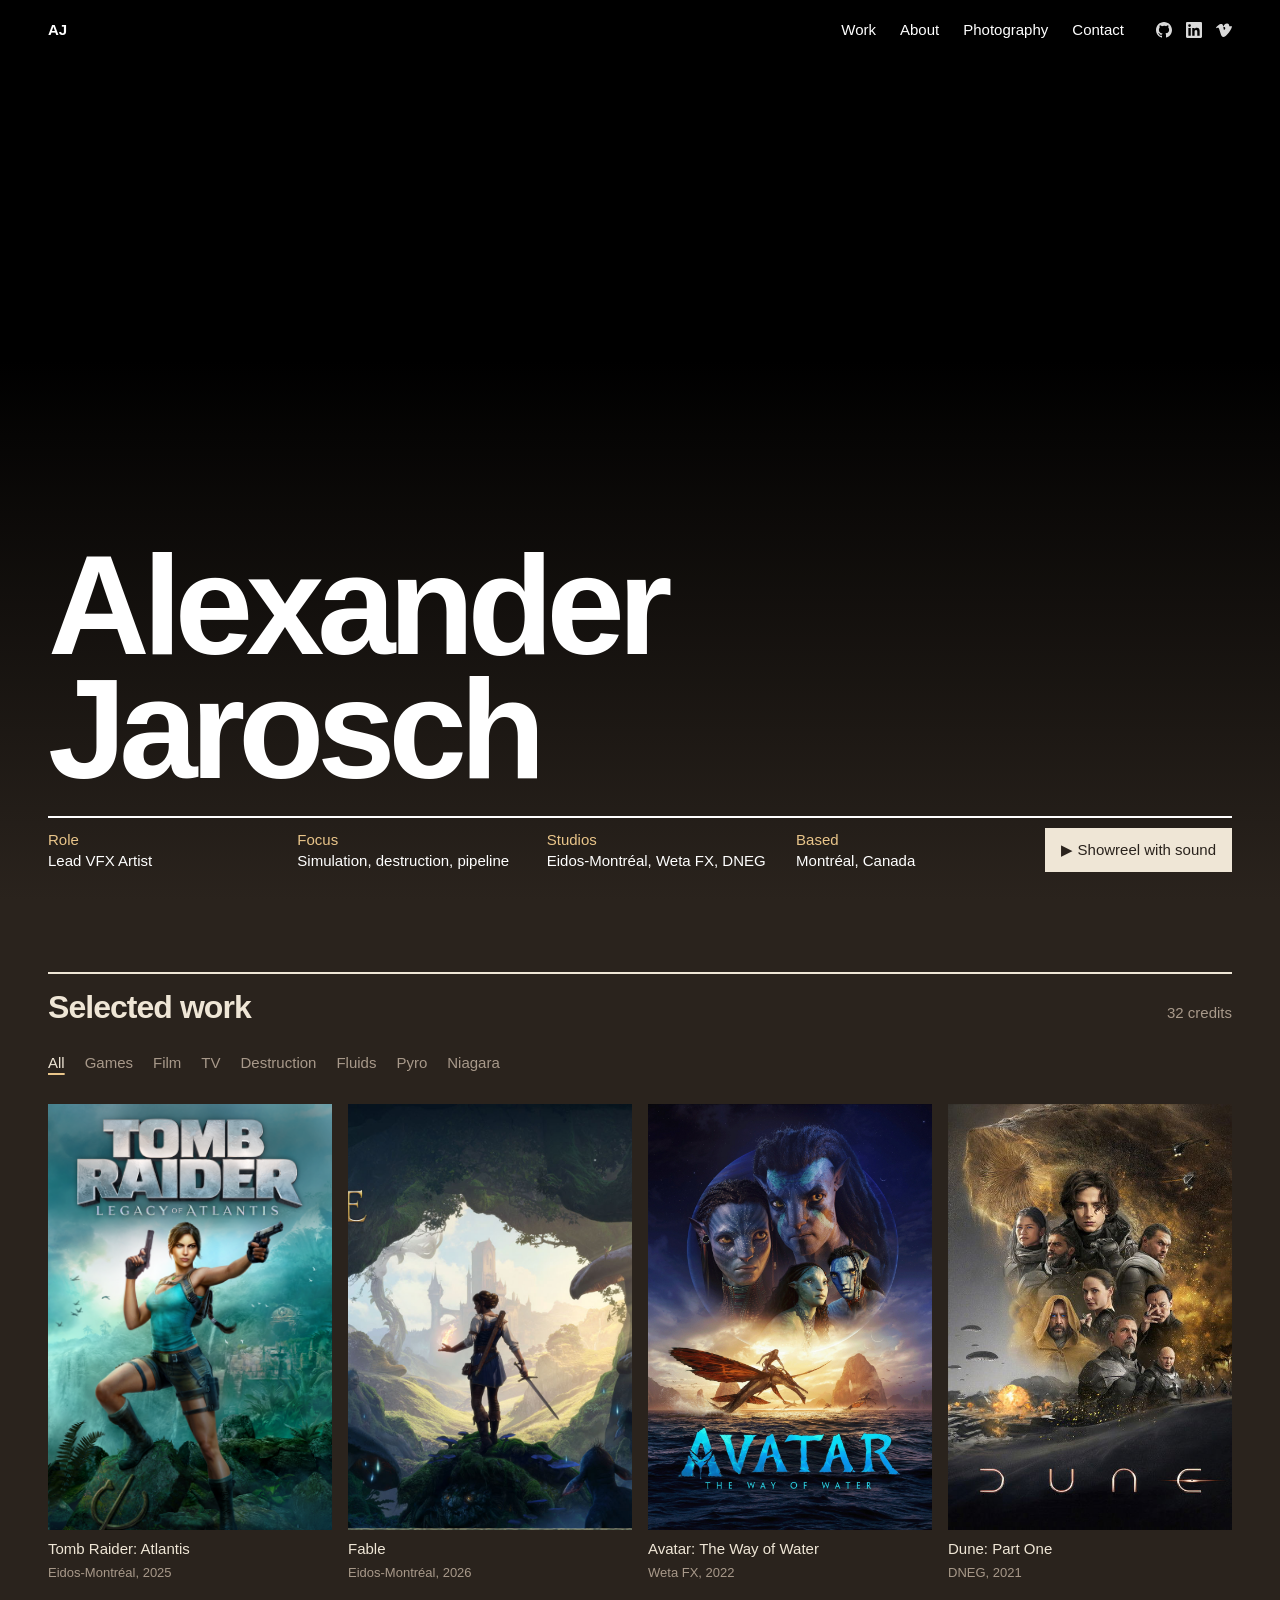
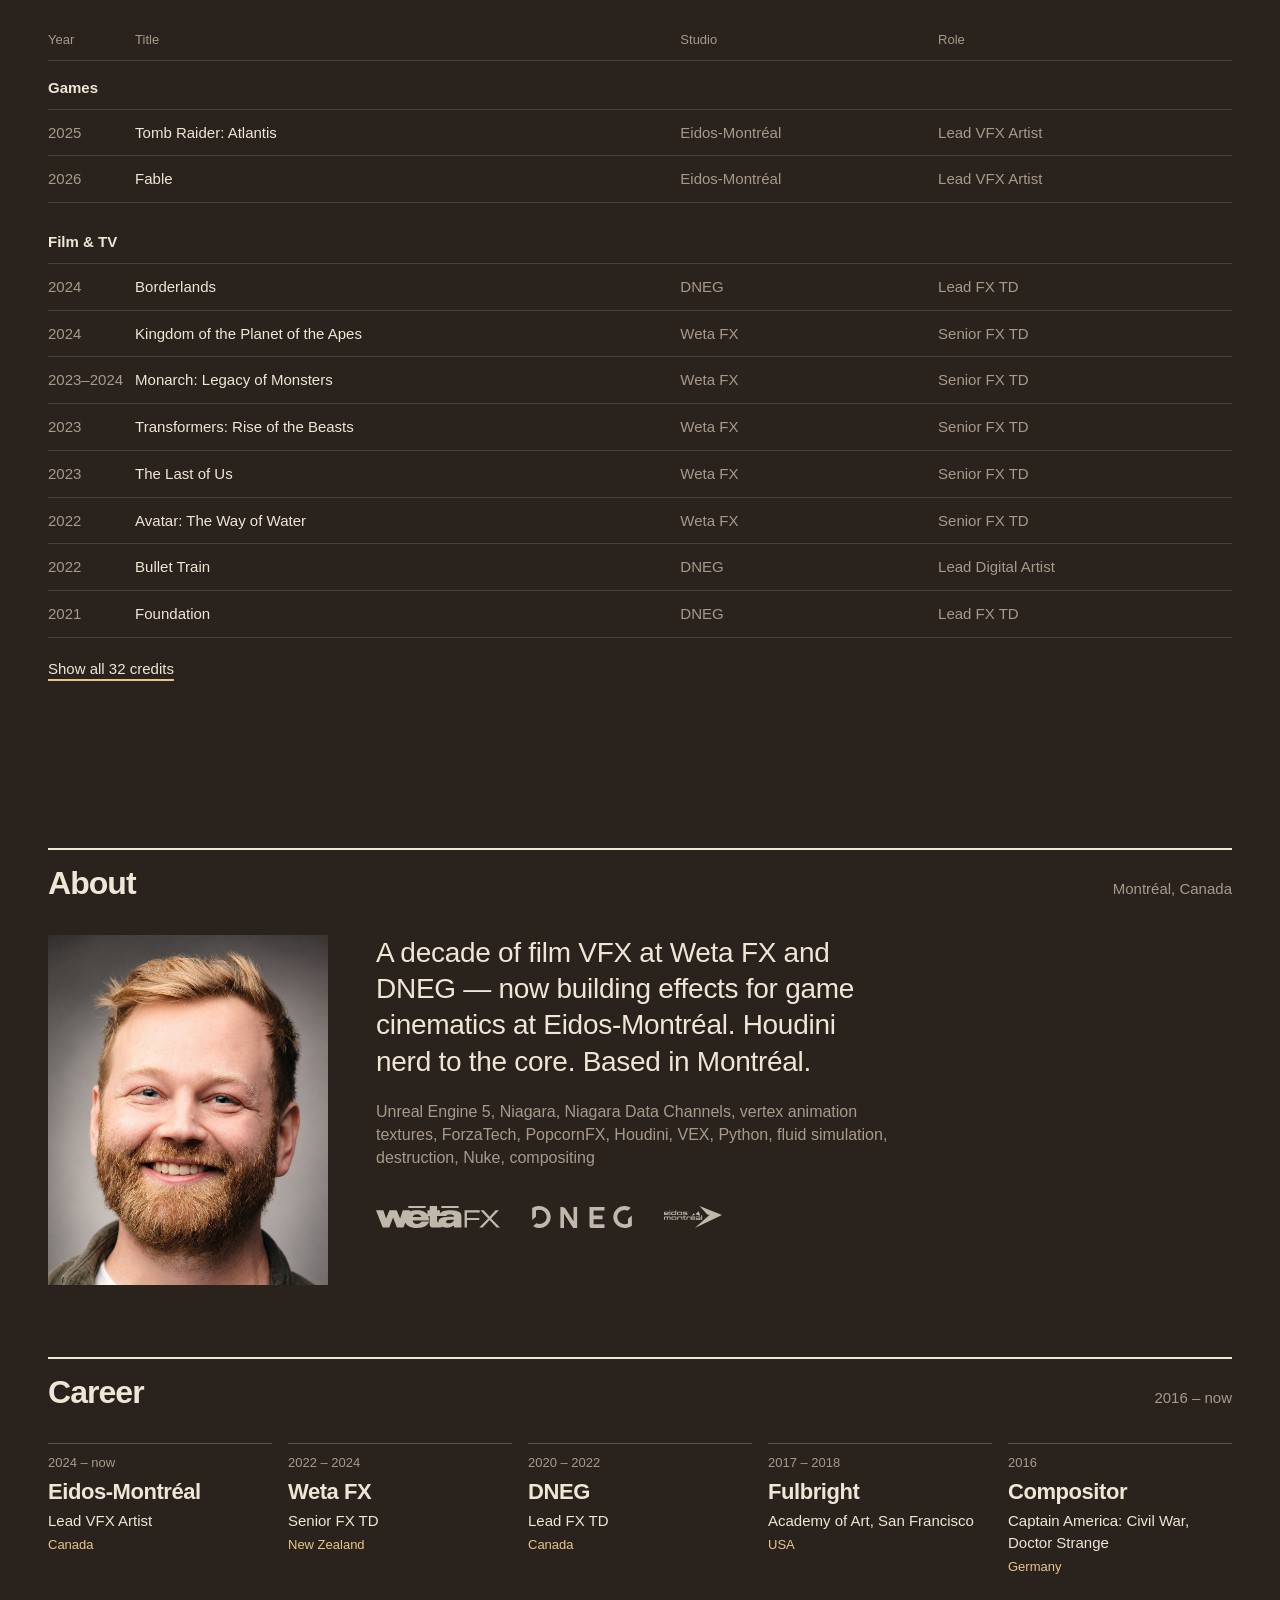
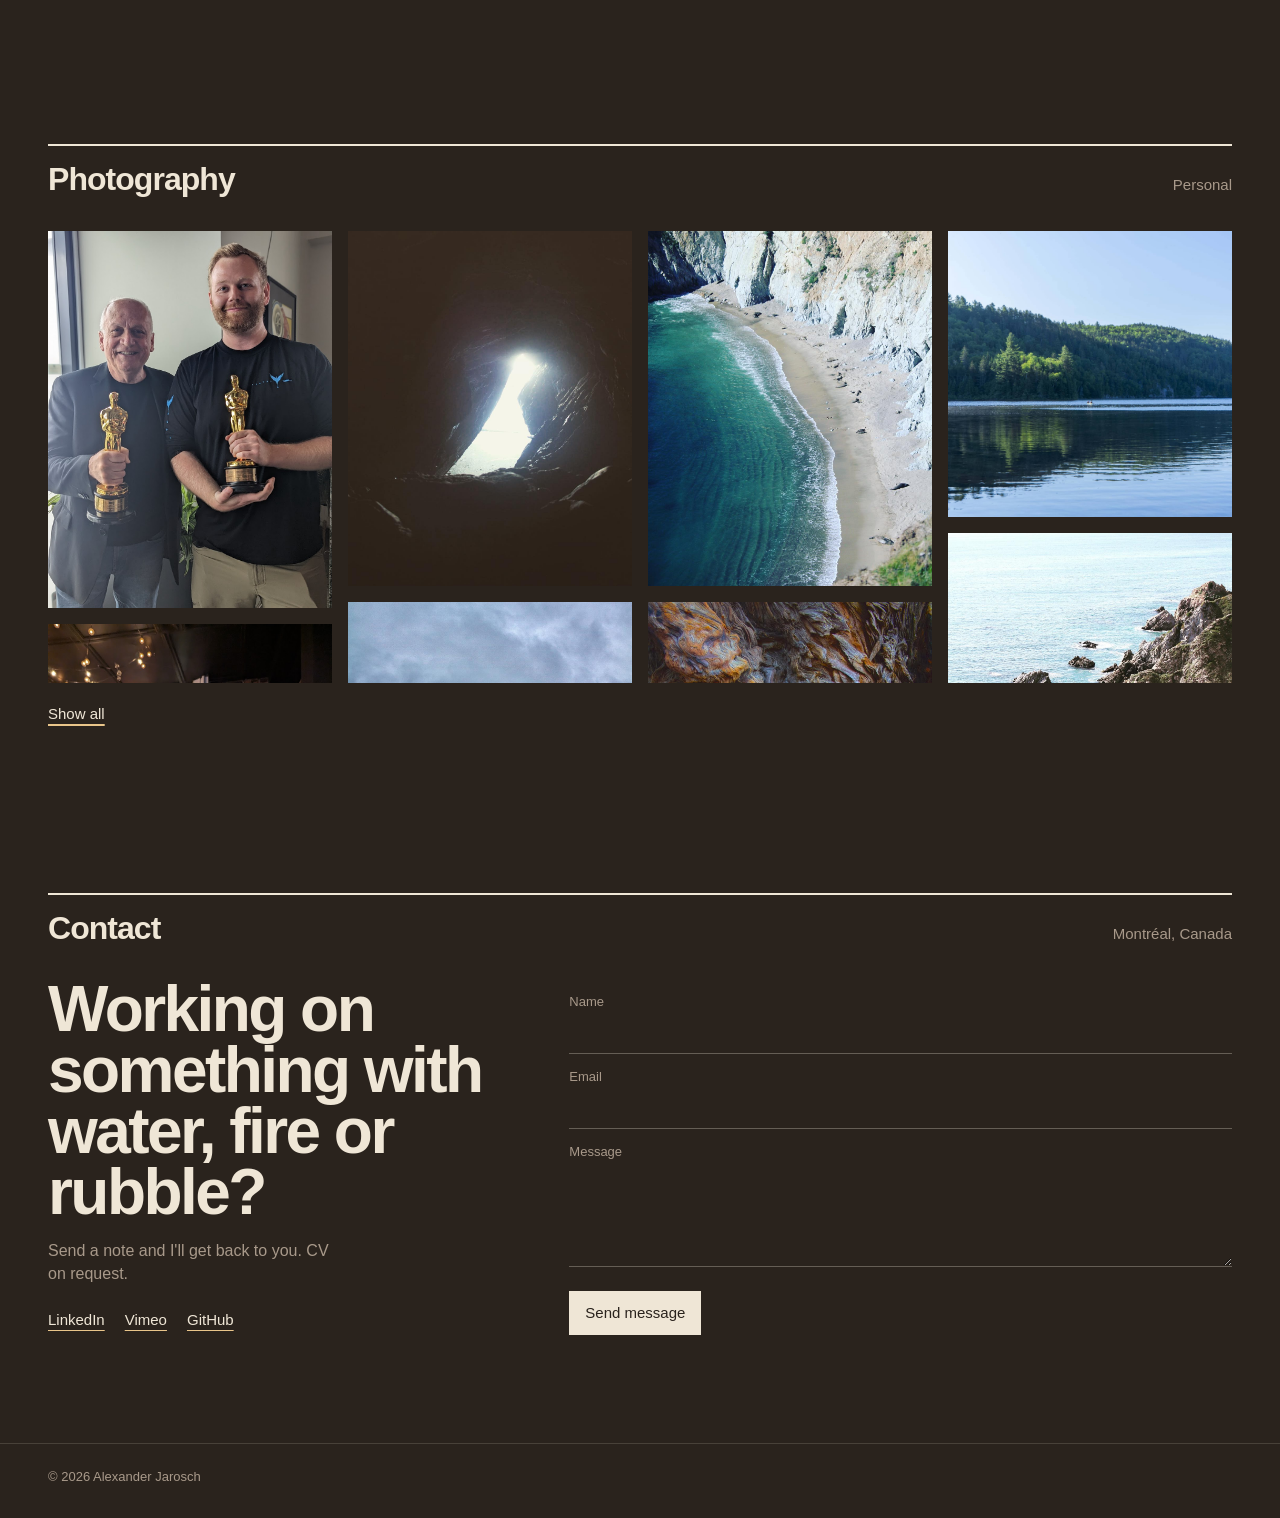
==== commit cc441763: "feat: lead with games — Lead VFX Artist title, credits grouped Games / Film & TV, engine-first skill" ====
--- a/index.html
+++ b/index.html
@@ -3,8 +3,8 @@
 <head>
   <meta charset="UTF-8" />
   <meta name="viewport" content="width=device-width, initial-scale=1.0" />
-  <title>Alexander Jarosch — Lead FX TD | jaroschfx.com</title>
-  <meta name="description" content="Portfolio of Alexander Jarosch, Lead FX Technical Director and Lead VFX Artist. Credits include Dune: Part One, Kingdom of the Planet of the Apes, Borderlands, and Fable." />
+  <title>Alexander Jarosch — Lead VFX Artist | jaroschfx.com</title>
+  <meta name="description" content="Portfolio of Alexander Jarosch, Lead VFX Artist for games. Credits include Fable, Tomb Raider, Dune: Part One and Avatar: The Way of Water." />
   <link rel="canonical" href="https://jaroschfx.com" />
   <link rel="icon" type="image/png" href="favicon.png" />
   <link rel="preconnect" href="https://fonts.googleapis.com" />
@@ -71,7 +71,7 @@
     <div class="hero-content pad">
       <h1 class="hero-name">Alexander<br>Jarosch</h1>
       <div class="hero-facts">
-        <span><b>Role</b>Lead FX Technical Director</span>
+        <span><b>Role</b>Lead VFX Artist</span>
         <span><b>Focus</b>Simulation, destruction, pipeline</span>
         <span><b>Studios</b>Eidos-Montréal, Weta FX, DNEG</span>
         <span><b>Based</b>Montréal, Canada</span>
@@ -94,11 +94,11 @@
     <div class="highlights" id="featuredGrid"></div>
 
     <div class="credits-block" id="creditsBlock">
-      <table class="credits">
+      <!-- rows grouped Games / Film & TV by main.js -->
+      <table class="credits" id="creditsTable">
         <thead>
           <tr><th>Year</th><th>Title</th><th>Studio</th><th class="col-role">Role</th></tr>
         </thead>
-        <tbody id="creditsTable"></tbody>
       </table>
       <button class="text-link" id="creditsToggle" aria-controls="creditsTable"></button>
     </div>
@@ -114,13 +114,13 @@
 
     <div class="about-inner">
       <div class="about-photo">
-        <img src="assets/photo.jpg" alt="Alexander Jarosch, Lead FX Technical Director" onerror="this.style.display='none';" />
+        <img src="assets/photo.jpg" alt="Alexander Jarosch, Lead VFX Artist" onerror="this.style.display='none';" />
       </div>
       <div class="about-content">
         <!-- Edit your bio here -->
         <p class="about-bio">A decade of film VFX at Weta FX and DNEG — now building effects for game cinematics at Eidos-Montréal. Houdini nerd to the core. Based in Montréal.</p>
         <!-- Edit skills here -->
-        <p class="about-skills">Houdini, Unreal Engine, Nuke, Niagara, VEX, Python, fluid simulation, destruction, compositing</p>
+        <p class="about-skills">Unreal Engine 5, Niagara, Niagara Data Channels, vertex animation textures, ForzaTech, PopcornFX, Houdini, VEX, Python, fluid simulation, destruction, Nuke, compositing</p>
         <div class="studios-logos">
           <img src="assets/logos/weta-fx.svg" alt="Weta FX"        class="studio-logo" />
           <img src="assets/logos/dneg.svg"    alt="DNEG"           class="studio-logo" />
--- a/css/style.css
+++ b/css/style.css
@@ -138,6 +138,8 @@
   padding: 0 12px 10px 0; border-bottom: 1px solid var(--hair);
 }
 .credits td { padding: 12px 12px 12px 0; border-bottom: 1px solid var(--hair); vertical-align: top; }
+.credits th.credit-group { color: var(--text); font-size: 15px; font-weight: 700; padding-top: 28px; }
+.credits tbody:first-of-type th.credit-group { padding-top: 16px; }
 .credit-row { cursor: pointer; transition: background var(--ease); }
 .credit-row:hover { background: var(--surface); }
 .credit-row td:first-child, .credit-row td:nth-child(3), .credit-row .col-role { color: var(--muted); }
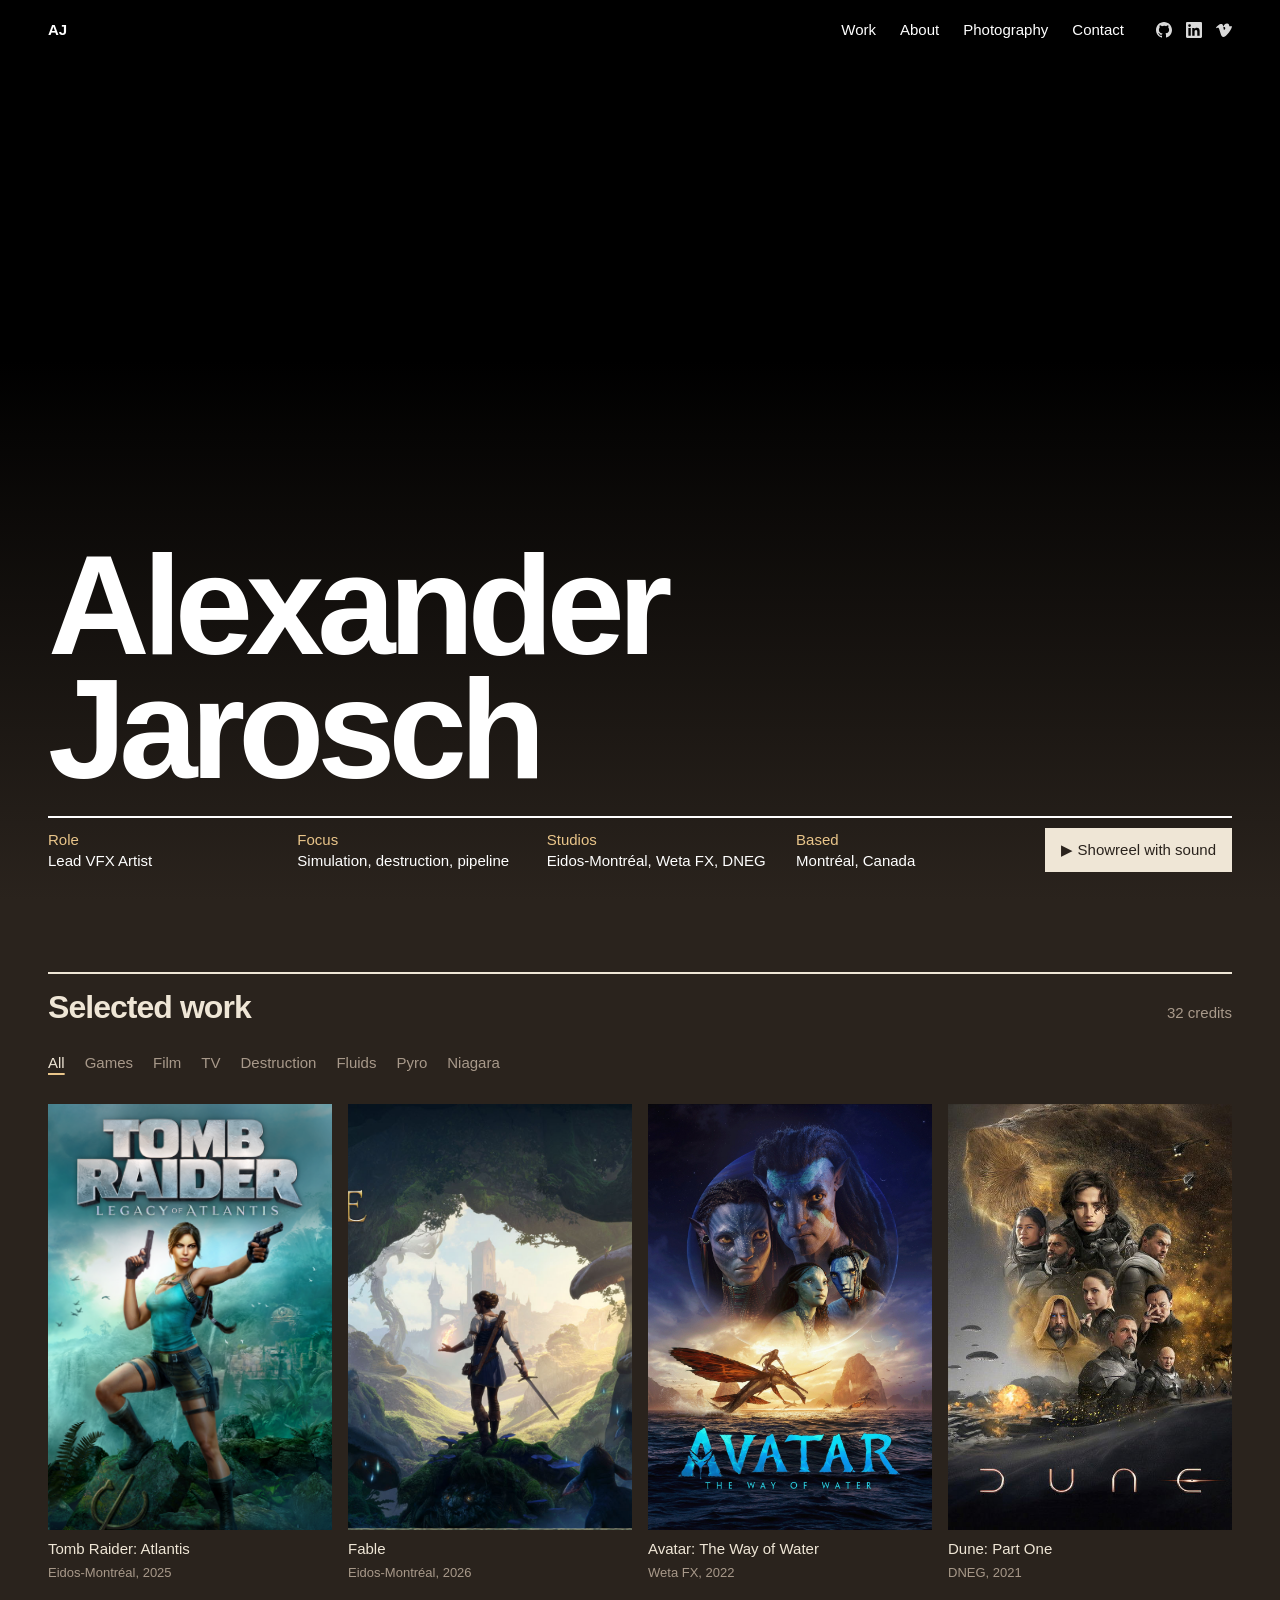
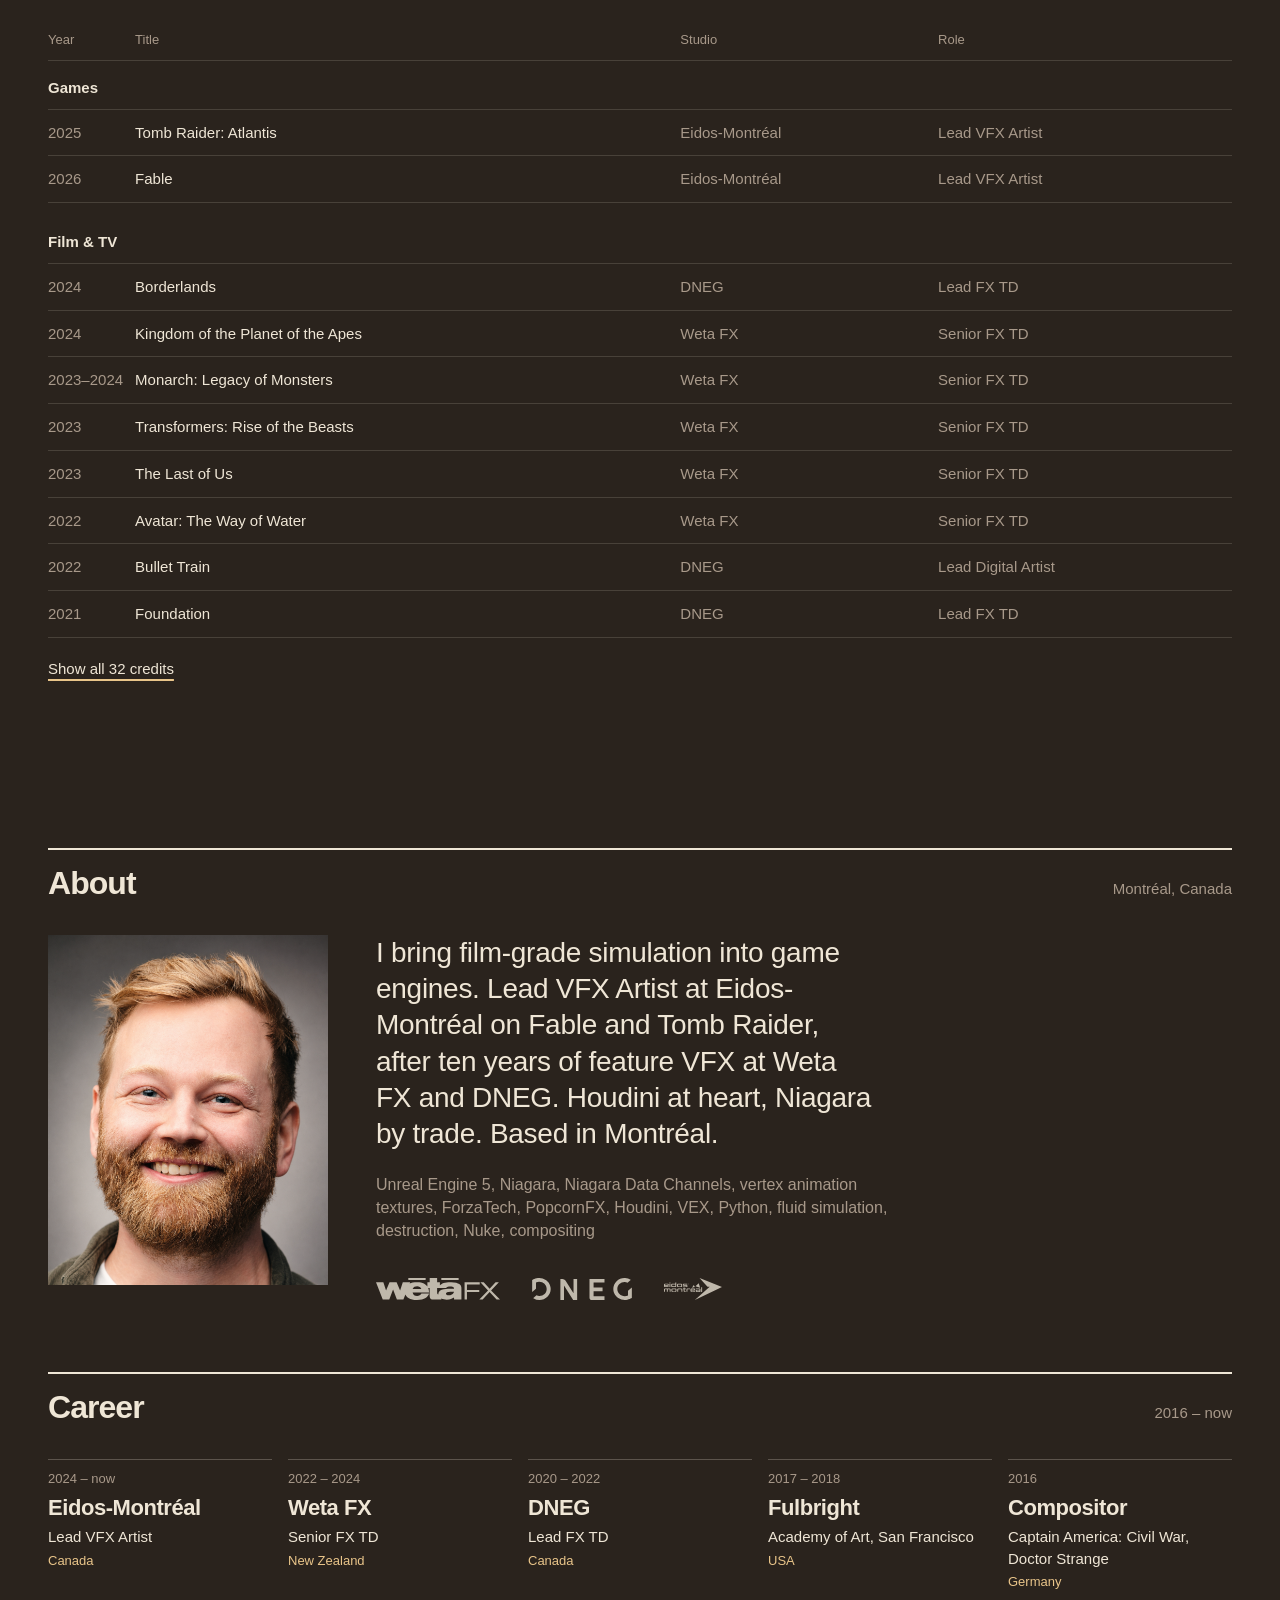
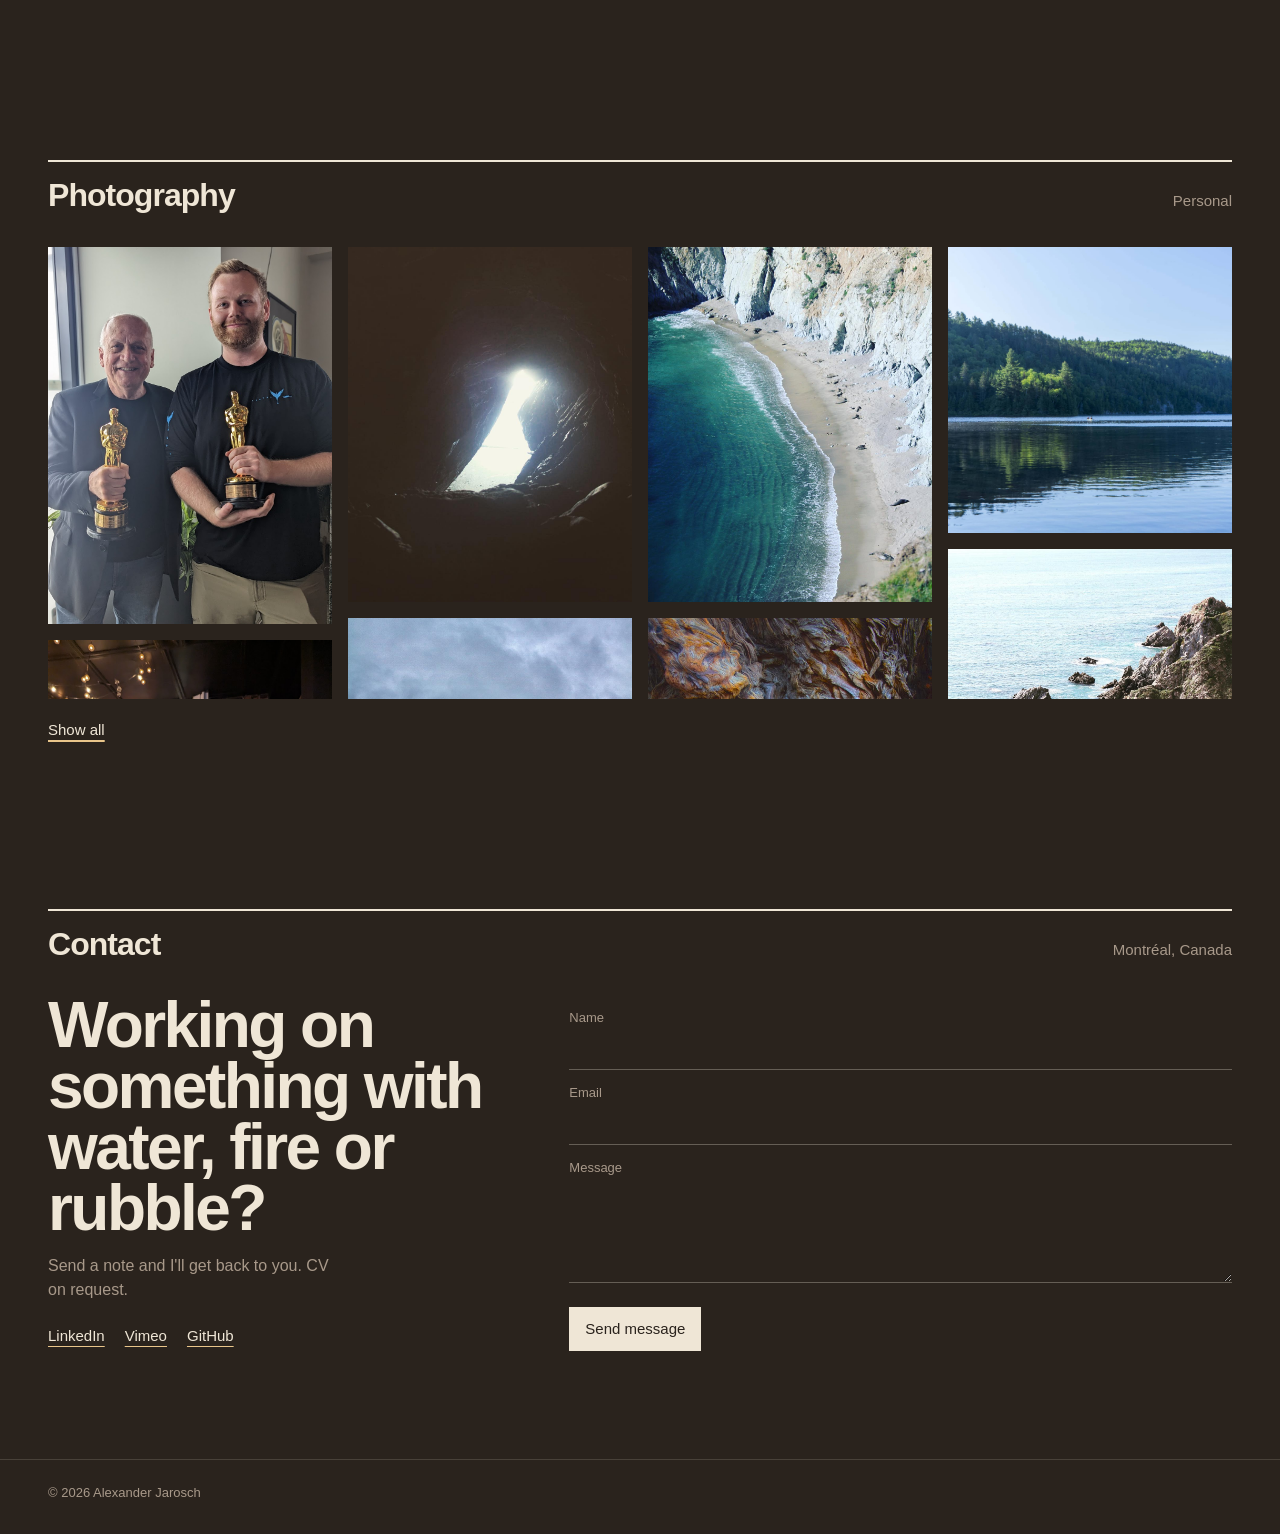
==== commit c761174c: "content: games-first bio Co-Authored-By: Claude Opus 5.5 <noreply@anthropic.com>" ====
--- a/index.html
+++ b/index.html
@@ -118,7 +118,7 @@
       </div>
       <div class="about-content">
         <!-- Edit your bio here -->
-        <p class="about-bio">A decade of film VFX at Weta FX and DNEG — now building effects for game cinematics at Eidos-Montréal. Houdini nerd to the core. Based in Montréal.</p>
+        <p class="about-bio">I bring film-grade simulation into game engines. Lead VFX Artist at Eidos-Montréal on Fable and Tomb Raider, after ten years of feature VFX at Weta FX and DNEG. Houdini at heart, Niagara by trade. Based in Montréal.</p>
         <!-- Edit skills here -->
         <p class="about-skills">Unreal Engine 5, Niagara, Niagara Data Channels, vertex animation textures, ForzaTech, PopcornFX, Houdini, VEX, Python, fluid simulation, destruction, Nuke, compositing</p>
         <div class="studios-logos">
